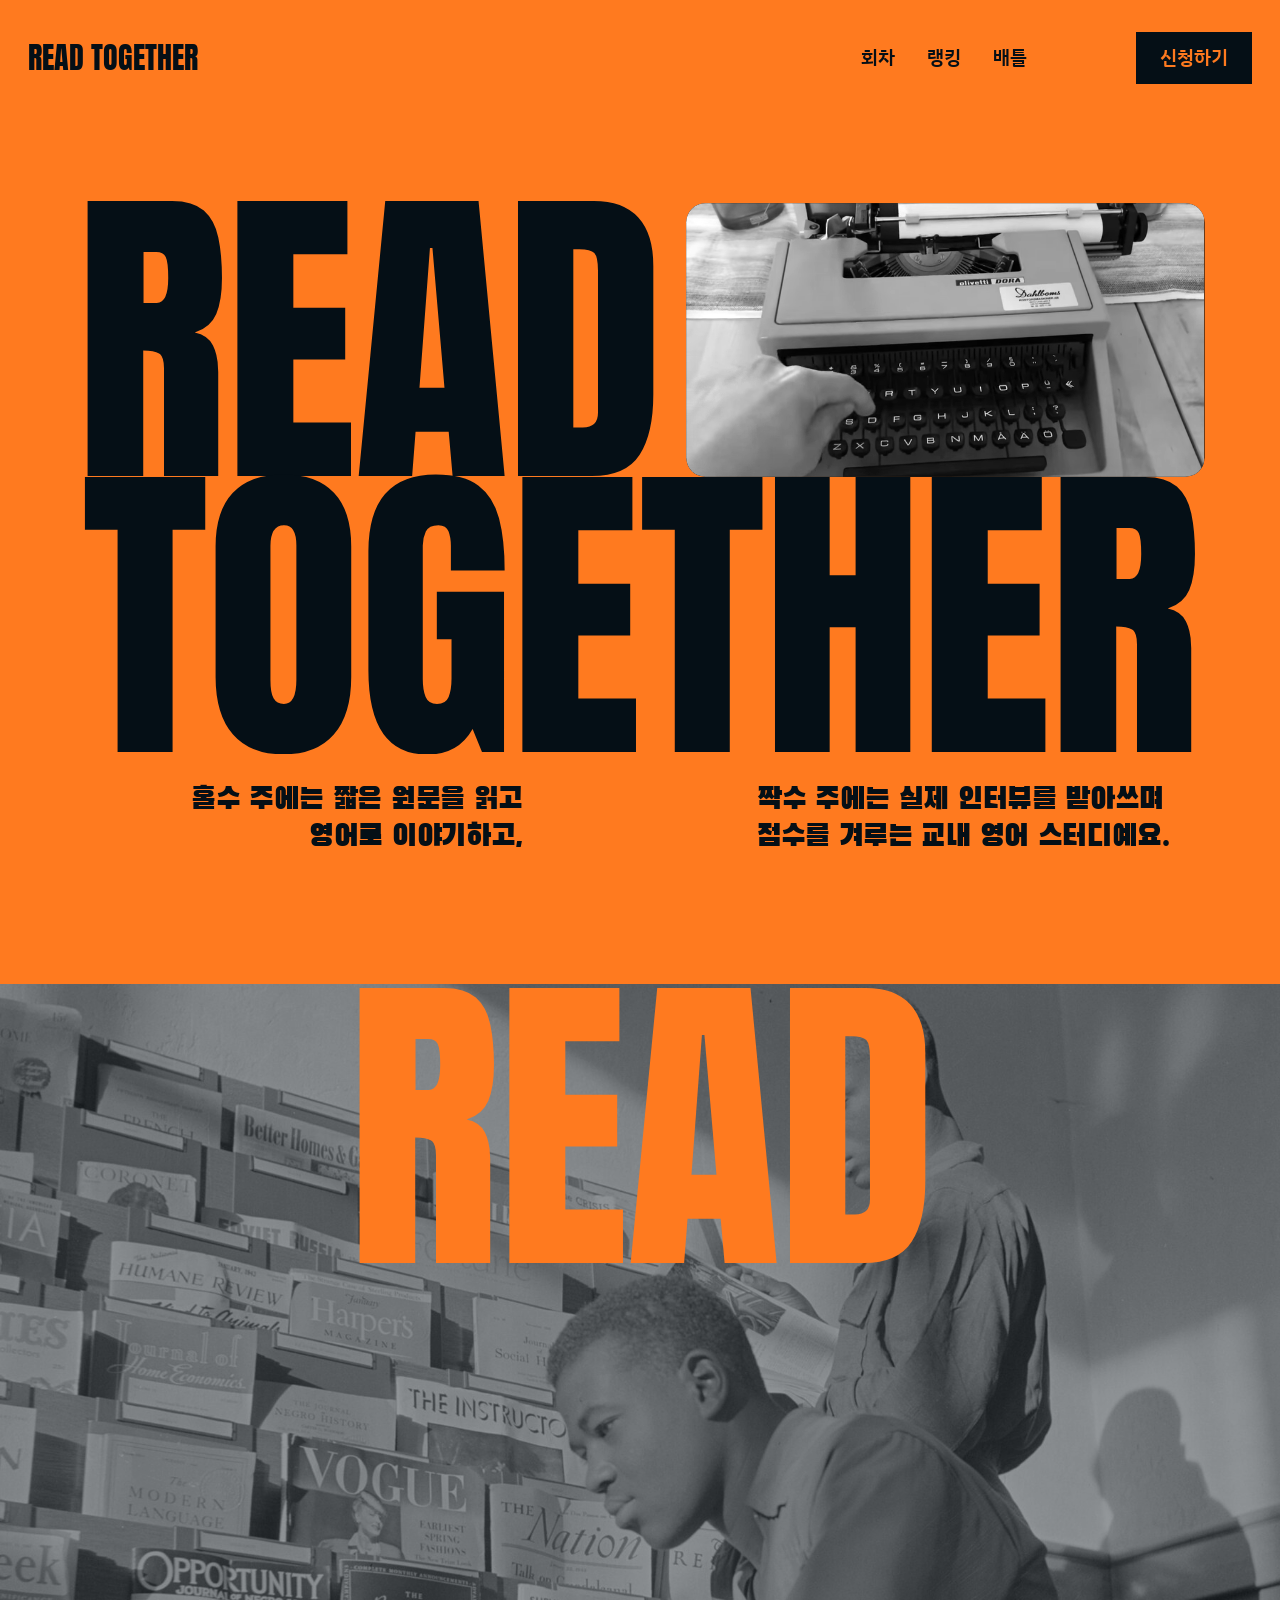
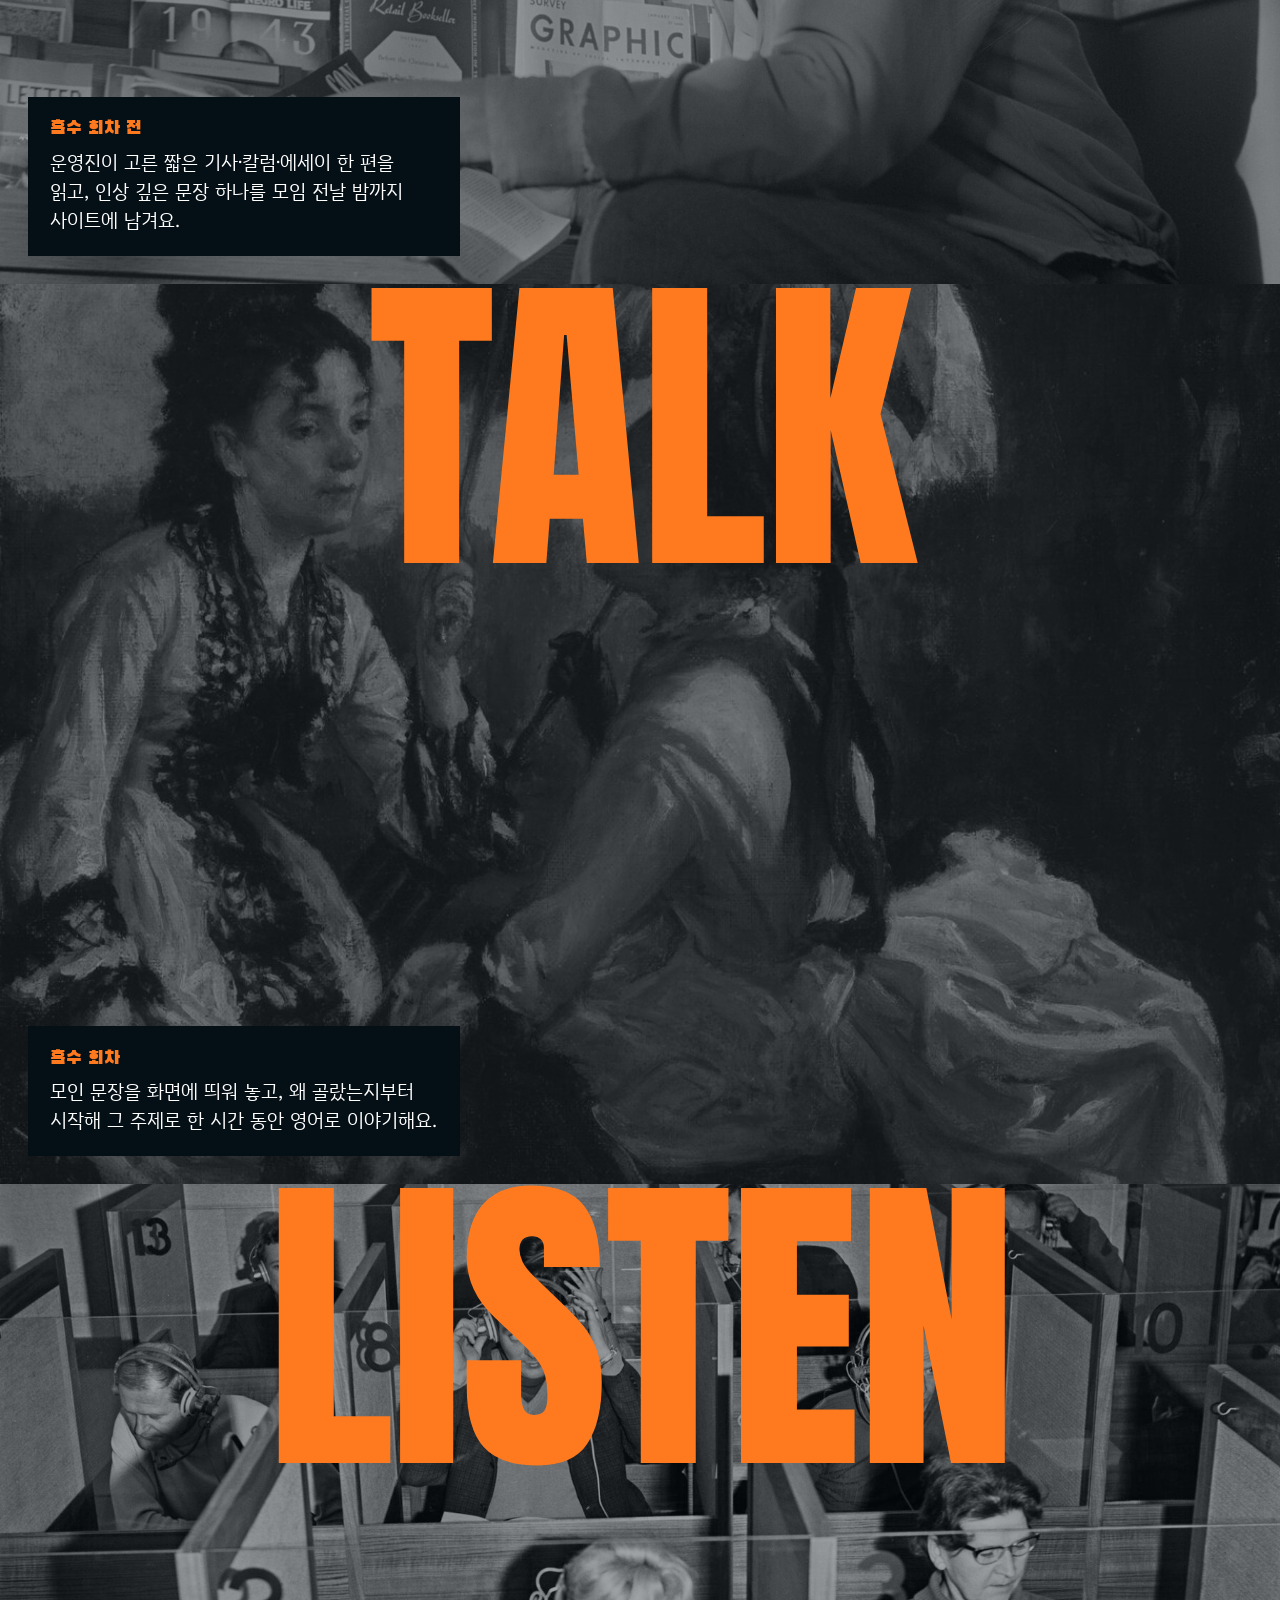
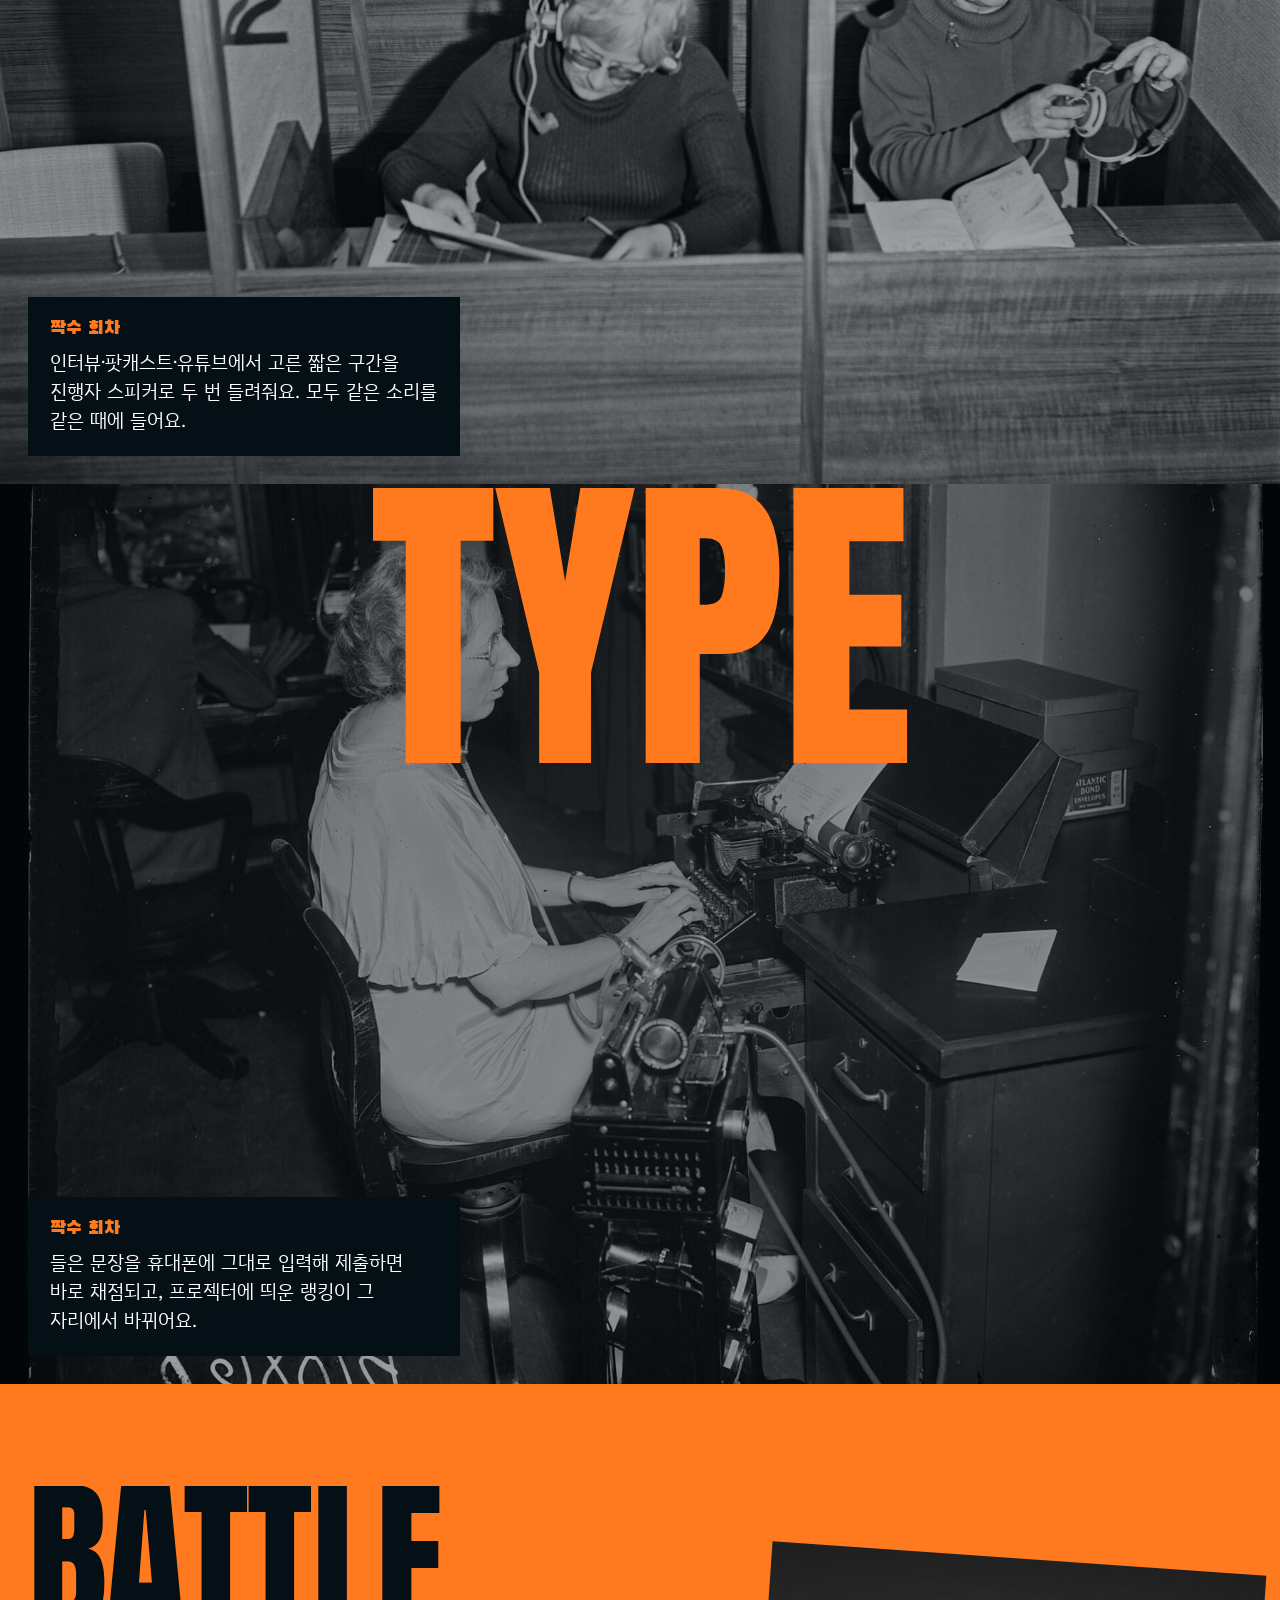
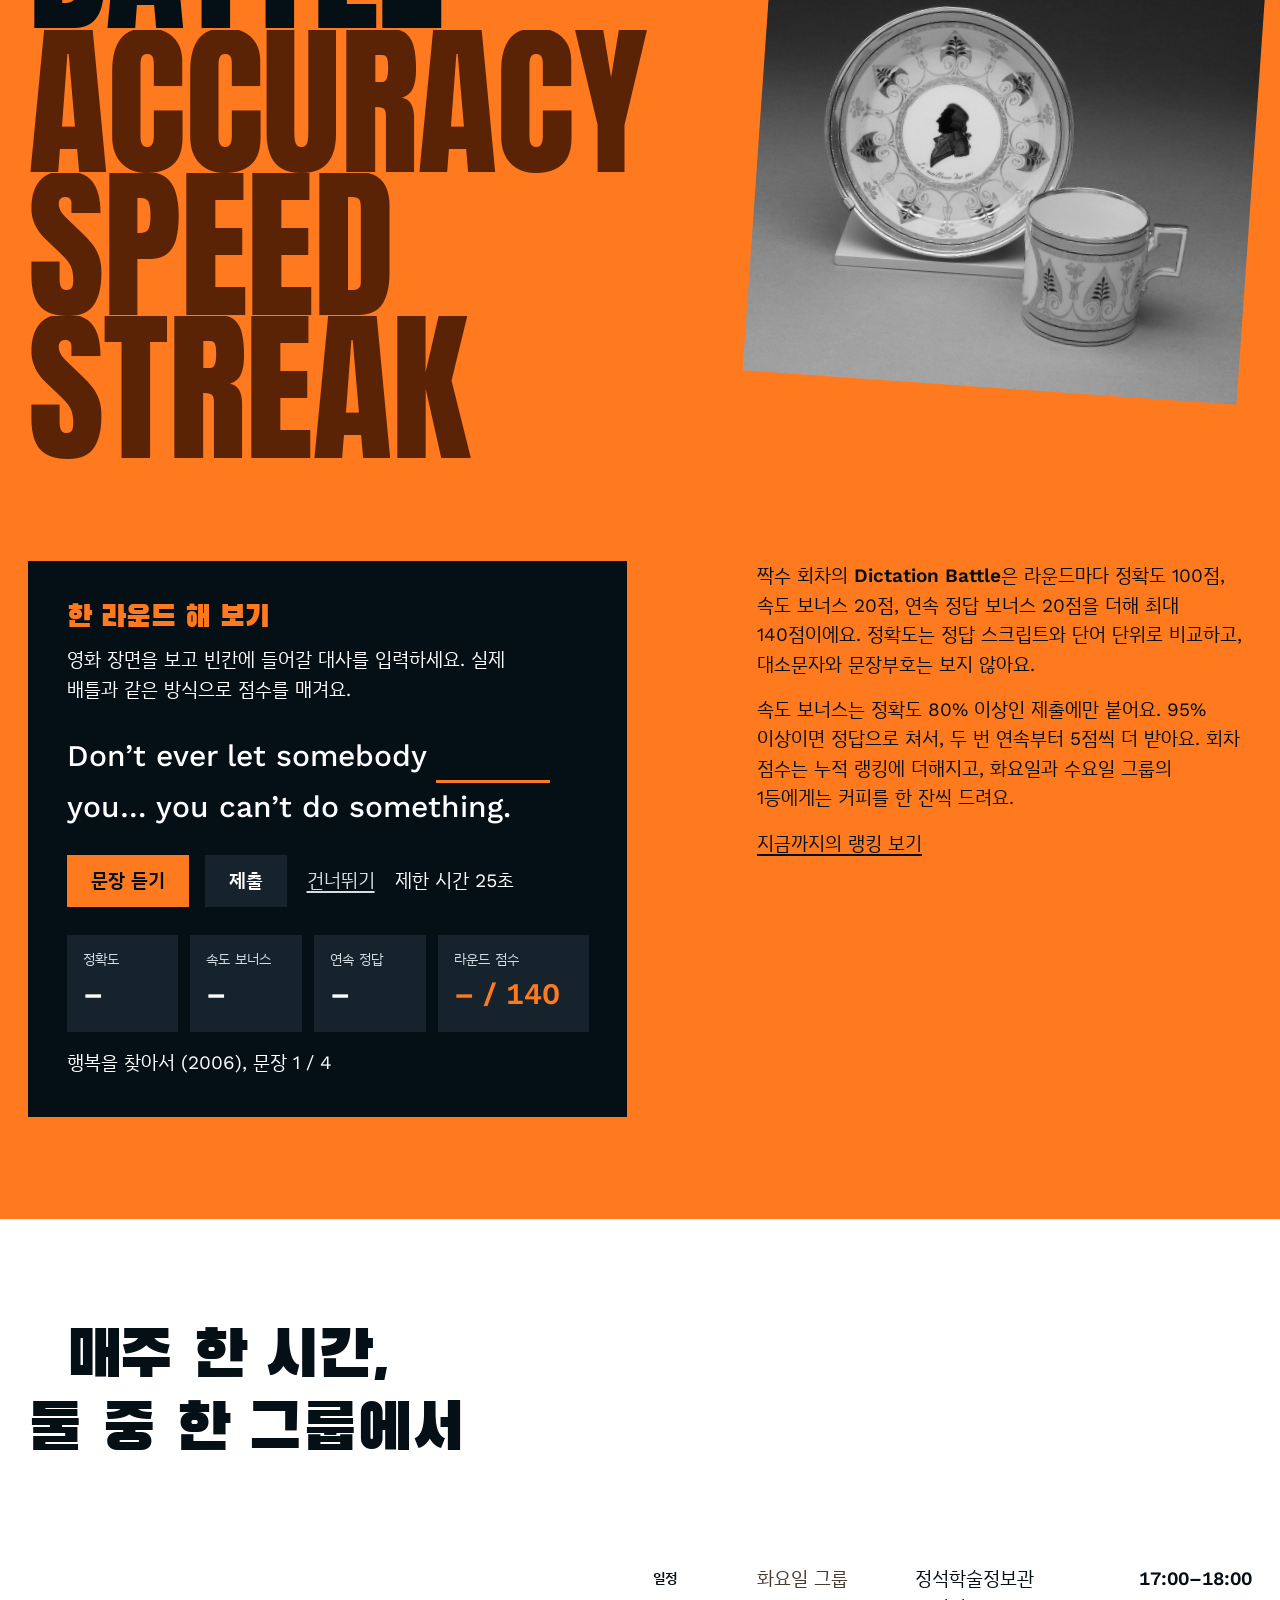
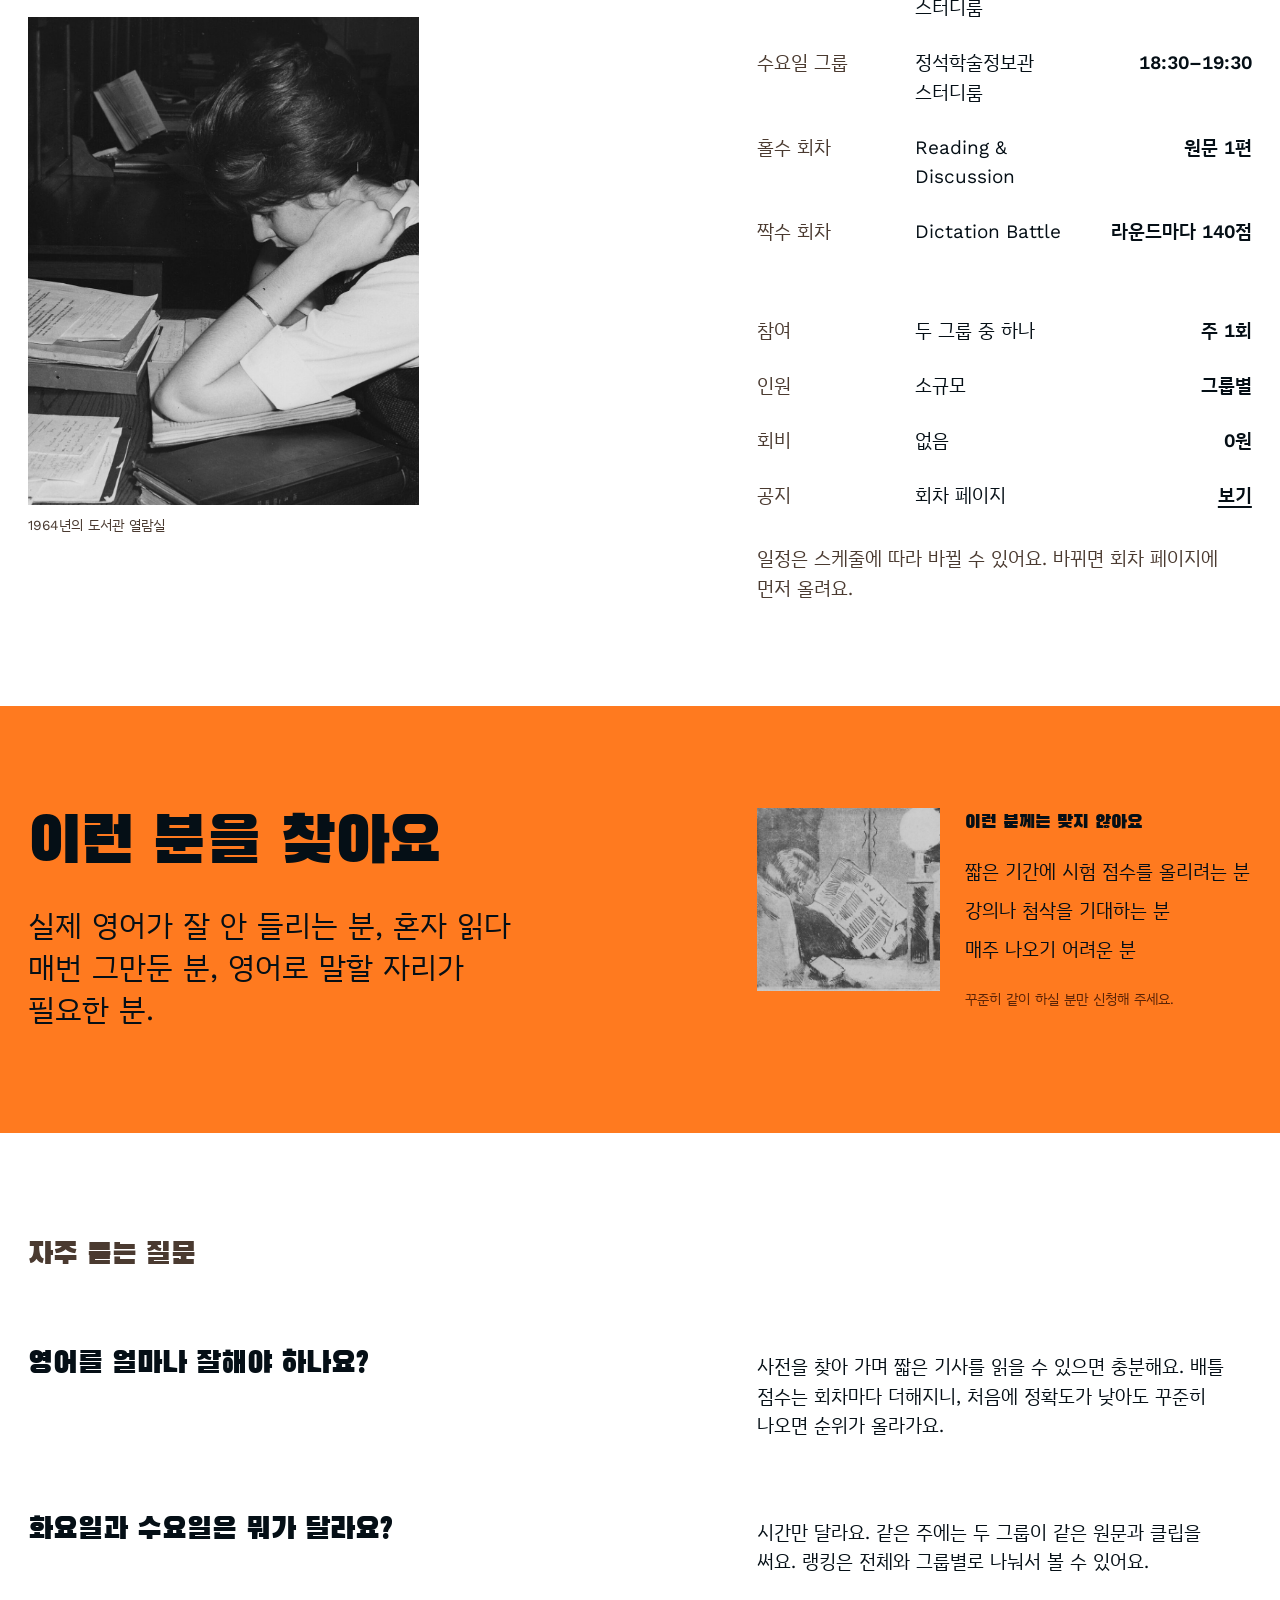
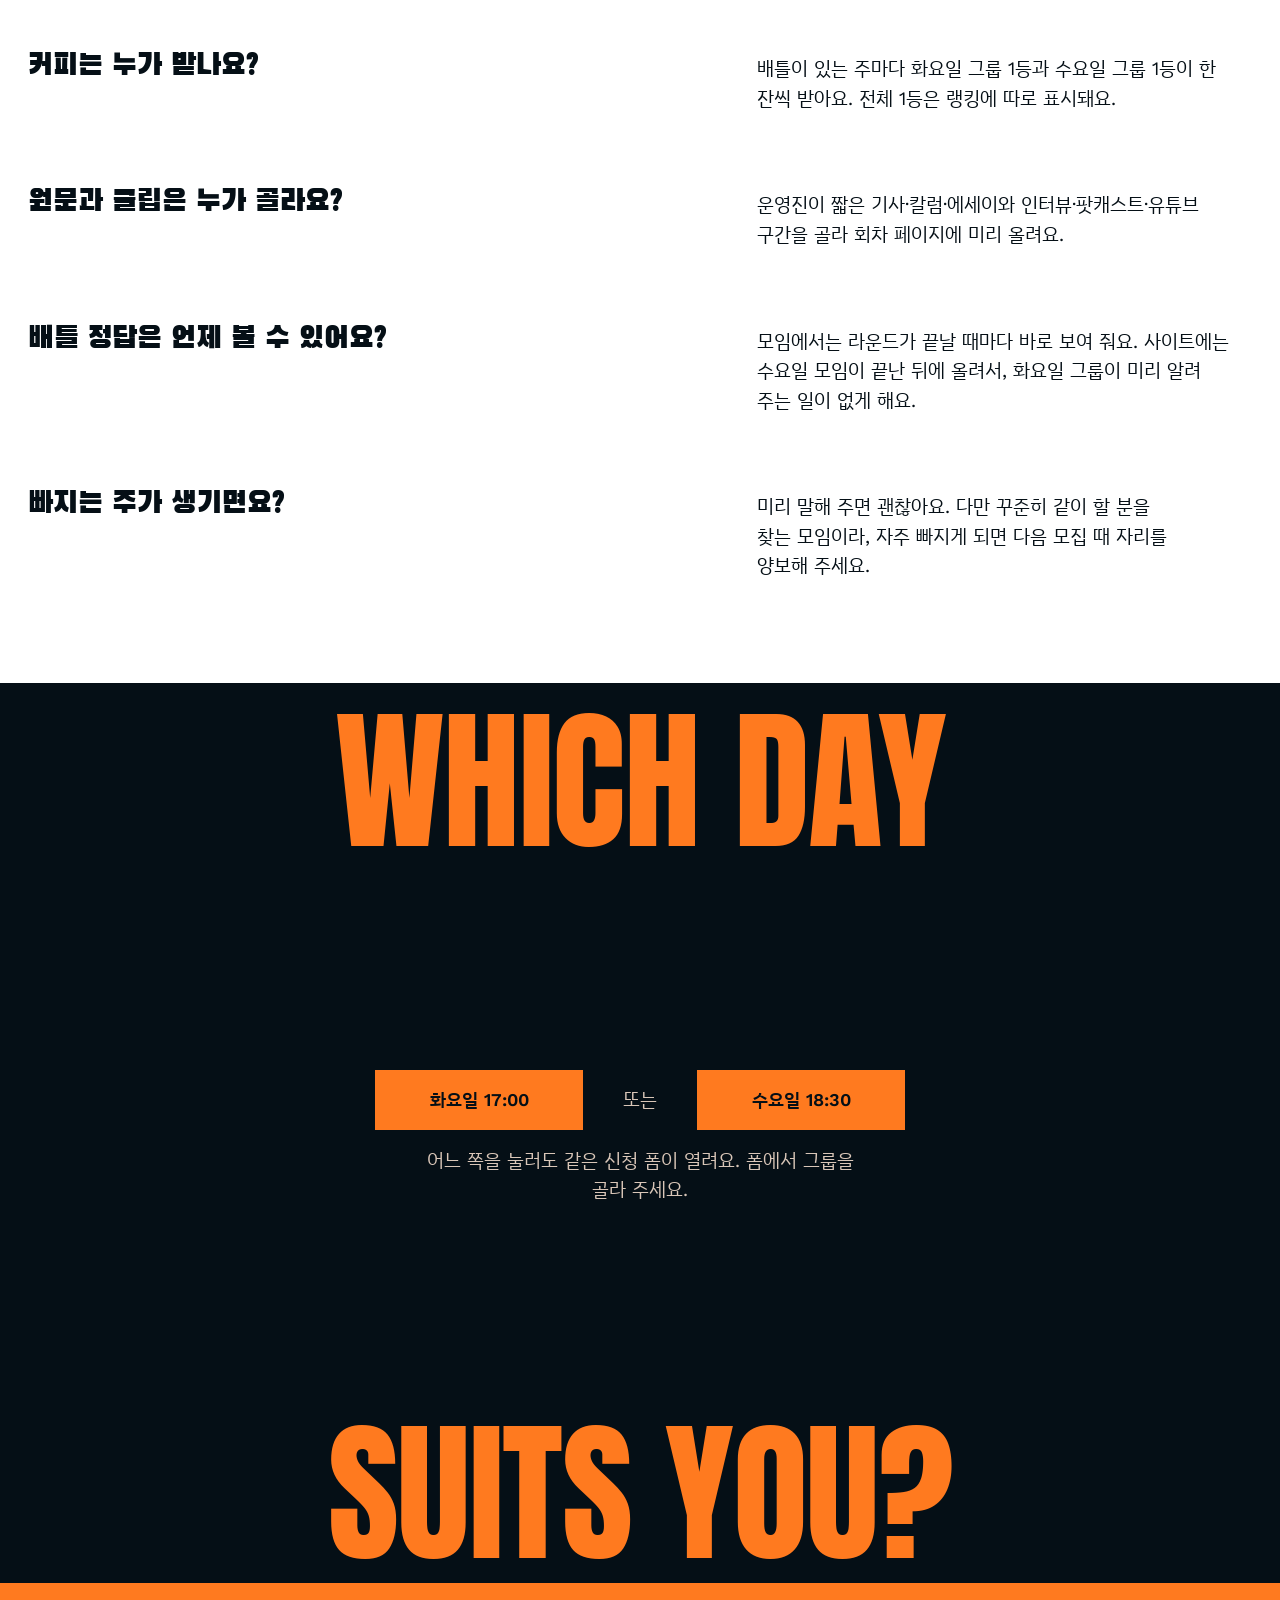
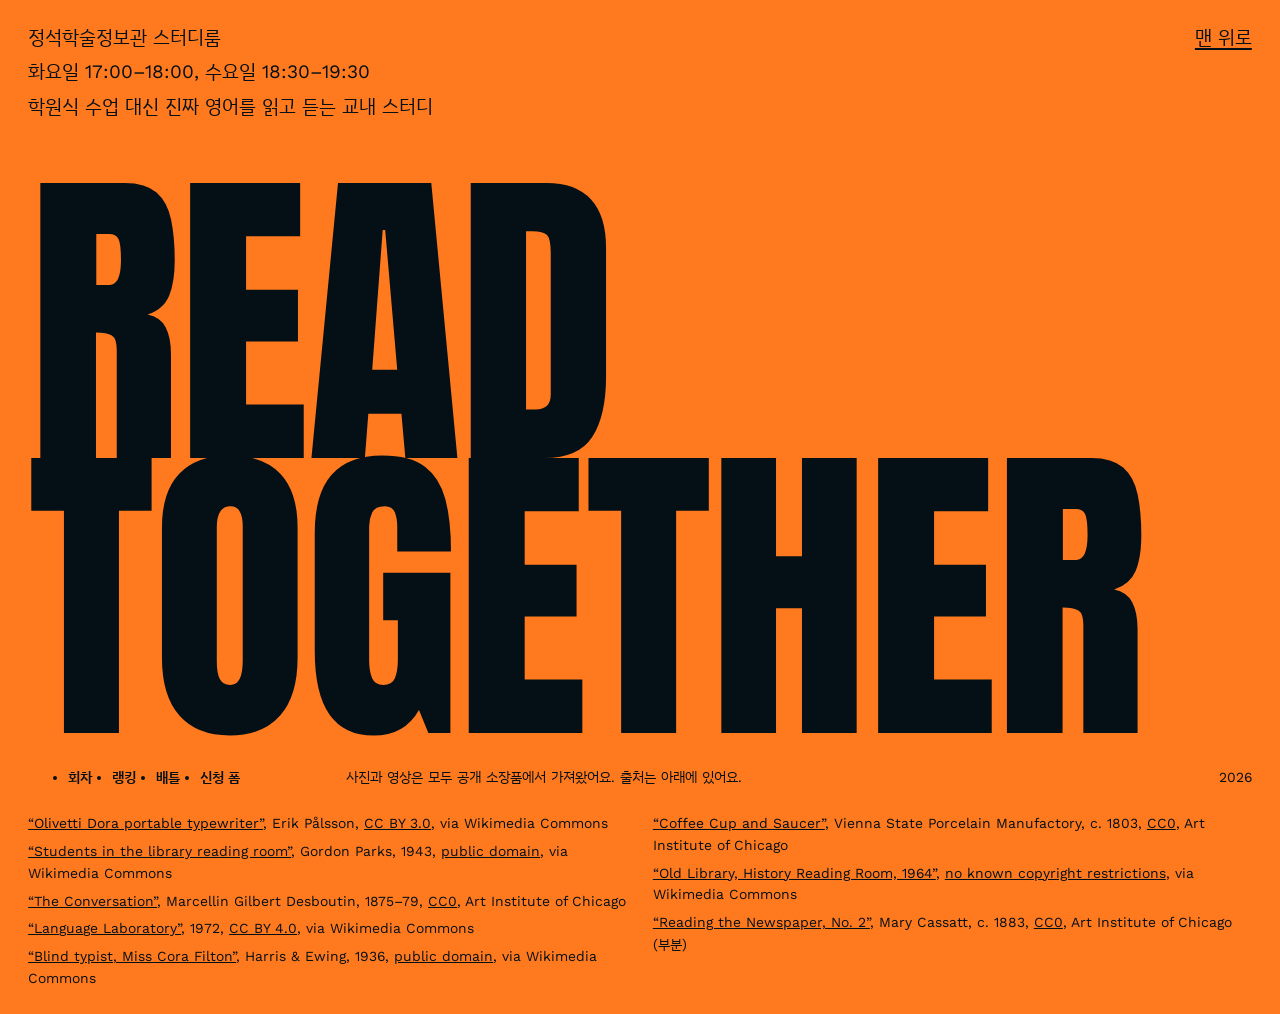
==== index.html @ e6468093 "Read Together site (1안) Static site for the Reading & Dictation study group: landing page, sessions," ====
<!doctype html>
<html lang="ko">
<head>
<meta charset="utf-8">
<meta name="viewport" content="width=device-width, initial-scale=1">
<title>Read Together — 진짜 영어를 읽고 듣는 교내 영어 스터디</title>
<meta name="description" content="홀수 주에는 짧은 원문을 읽고 영어로 이야기하고, 짝수 주에는 실제 인터뷰를 받아쓰며 점수를 겨루는 교내 영어 스터디. 주 1회 1시간, 회비 없음.">
<script>document.documentElement.classList.add('js')</script>
<link rel="preconnect" href="https://fonts.googleapis.com">
<link rel="preconnect" href="https://fonts.gstatic.com" crossorigin>
<link href="https://fonts.googleapis.com/css2?family=Anton&family=Black+Han+Sans&family=Work+Sans:wght@400;500;600&family=IBM+Plex+Sans+KR:wght@400;500;600;700&display=swap" rel="stylesheet">
<link rel="stylesheet" href="css/site.css">
</head>
<body>

<header class="site-head">
  <a class="wordmark" href="/">Read Together</a>
  <nav class="nav-wide" aria-label="주 메뉴">
    <ul class="nav-list">
      <li><a href="/sessions">회차</a></li>
      <li><a href="/ranking">랭킹</a></li>
      <li><a href="/battle">배틀</a></li>
    </ul>
  </nav>
  <a class="button" href="https://docs.google.com/forms/d/e/1FAIpQLSeUK2l8nBtd7qEa8zQUbEIgW0TBEwaIMR9y7j-i5d9013xdkg/viewform?usp=header">신청하기</a>
  <details class="nav-phone">
    <summary>메뉴</summary>
    <ul class="nav-list">
      <li><a href="/sessions">회차</a></li>
      <li><a href="/ranking">랭킹</a></li>
      <li><a href="/battle">배틀</a></li>
      <li><a href="https://docs.google.com/forms/d/e/1FAIpQLSeUK2l8nBtd7qEa8zQUbEIgW0TBEwaIMR9y7j-i5d9013xdkg/viewform?usp=header">신청하기</a></li>
    </ul>
  </details>
</header>

<main>
  <section class="hero" aria-labelledby="title">
    <div class="hero-body">
      <h1 id="title" class="en" aria-label="Read Together">
        <span class="mask" aria-hidden="true"><span class="row" data-line style="--i:0">Read <span class="slot"><video autoplay muted loop playsinline preload="metadata" poster="assets/olivetti-dora-portable-typewriter-poster.jpg" width="854" height="480"><source src="assets/olivetti-dora-portable-typewriter.webm" type="video/webm"></video></span></span></span>
        <span class="mask" aria-hidden="true"><span class="row" data-line style="--i:1">Together</span></span>
      </h1>
      <p class="hero-line">
        <span data-rise style="--i:0">홀수 주에는 짧은 원문을 읽고 영어로 이야기하고,</span>
        <span data-rise style="--i:2">짝수 주에는 실제 인터뷰를 받아쓰며 점수를 겨루는 교내 영어 스터디예요.</span>
      </p>
    </div>
    <figure class="hero-figure">
      <img class="photo" src="assets/language-laboratory.jpg" width="1800" height="1780" alt="1972년 어학실. 칸막이 자리마다 헤드폰을 쓴 사람들이 녹음을 듣고 있다.">
    </figure>
    <div class="hero-action">
      <a class="button" href="https://docs.google.com/forms/d/e/1FAIpQLSeUK2l8nBtd7qEa8zQUbEIgW0TBEwaIMR9y7j-i5d9013xdkg/viewform?usp=header">신청하기</a>
    </div>
  </section>

  <section class="verb" aria-labelledby="verb-read">
    <img class="photo" src="assets/daytona-beach-florida-bethune-cookman-college-students.jpg" width="1800" height="1768" alt="1943년 대학 도서관 열람실. 학생이 잡지 진열대 앞에 앉아 잡지를 읽고 있다." loading="lazy" decoding="async" style="object-position: 40% 55%">
    <div class="verb-track"><h2 id="verb-read" class="en" lang="en"><span>Read</span></h2></div>
    <p class="verb-note"><b>홀수 회차 전</b>운영진이 고른 짧은 기사·칼럼·에세이 한 편을 읽고, 인상 깊은 문장 하나를 모임 전날 밤까지 사이트에 남겨요.</p>
  </section>

  <section class="verb" aria-labelledby="verb-talk">
    <img class="photo" src="assets/the-conversation.jpg" width="1217" height="1800" alt="마르슬랭 데부탱의 그림 「대화」. 양산을 든 두 사람이 마주 앉아 이야기하고 있다." loading="lazy" decoding="async" style="object-position: 50% 28%">
    <div class="verb-track"><h2 id="verb-talk" class="en" lang="en"><span>Talk</span></h2></div>
    <p class="verb-note"><b>홀수 회차</b>모인 문장을 화면에 띄워 놓고, 왜 골랐는지부터 시작해 그 주제로 한 시간 동안 영어로 이야기해요.</p>
  </section>

  <section class="verb" aria-labelledby="verb-listen">
    <img class="photo" src="assets/language-laboratory.jpg" width="1800" height="1780" alt="1972년 어학실. 칸막이 자리마다 헤드폰을 쓴 사람들이 녹음을 듣고 있다." loading="lazy" decoding="async" style="object-position: 50% 40%">
    <div class="verb-track"><h2 id="verb-listen" class="en" lang="en"><span>Listen</span></h2></div>
    <p class="verb-note"><b>짝수 회차</b>인터뷰·팟캐스트·유튜브에서 고른 짧은 구간을 진행자 스피커로 두 번 들려줘요. 모두 같은 소리를 같은 때에 들어요.</p>
  </section>

  <section class="verb" aria-labelledby="verb-type">
    <img class="photo" src="assets/blind-typist-miss-cora-filton-lccn2016878328.jpg" width="1800" height="1406" alt="1936년, 헤드폰을 쓴 타자수가 녹음을 들으며 타자기를 치고 있다." loading="lazy" decoding="async" style="object-position: 40% 45%">
    <div class="verb-track"><h2 id="verb-type" class="en" lang="en"><span>Type</span></h2></div>
    <p class="verb-note"><b>짝수 회차</b>들은 문장을 휴대폰에 그대로 입력해 제출하면 바로 채점되고, 프로젝터에 띄운 랭킹이 그 자리에서 바뀌어요.</p>
  </section>

  <section class="battle" aria-labelledby="battle-title">
    <div class="battle-top grid wrap">
      <div class="battle-stack en" lang="en" data-lines>
        <h2 id="battle-title"><span class="mask"><span data-line style="--i:0">Battle</span></span></h2>
        <p class="tone" aria-hidden="true"><span class="mask"><span data-line style="--i:1">Accuracy</span></span></p>
        <p class="tone" aria-hidden="true"><span class="mask"><span data-line style="--i:2">Speed</span></span></p>
        <p class="tone" aria-hidden="true"><span class="mask"><span data-line style="--i:3">Streak</span></span></p>
      </div>
      <figure class="battle-object" data-reveal style="--i:2">
        <img class="photo" src="assets/coffee-cup-and-saucer.jpg" width="1800" height="1563" alt="그룹 1등이 받는 커피를 떠올리게 하는 1803년 빈 도자기 커피잔과 받침 접시." loading="lazy" decoding="async">
      </figure>
    </div>
    <div class="battle-body grid wrap">
      <div class="round" data-ui id="round" data-reveal style="--i:0">
        <h3>한 라운드 해 보기</h3>
        <p class="round-intro">영화 장면을 보고 빈칸에 들어갈 대사를 입력하세요. 실제 배틀과 같은 방식으로 점수를 매겨요.</p>
        <div class="round-screen" id="round-screen"><div id="round-player"></div></div>
        <p class="round-sentence" lang="en" id="round-sentence">Don’t ever let somebody <input id="round-input" type="text" autocomplete="off" autocapitalize="off" spellcheck="false" aria-label="빈칸에 들어갈 말" inputmode="text"> you… you can’t do something.</p>
        <div class="round-controls">
          <button type="button" class="button" id="round-play">문장 듣기</button>
          <button type="button" class="button ghost" id="round-submit">제출</button>
          <button type="button" class="link round-skip" id="round-skip">건너뛰기</button>
          <span class="round-timer" id="round-timer" aria-live="off">제한 시간 20초</span>
        </div>
        <dl class="round-result" id="round-result">
          <div><dt>정확도</dt><dd id="r-acc">–</dd></div>
          <div><dt>속도 보너스</dt><dd id="r-speed">–</dd></div>
          <div><dt>연속 정답</dt><dd id="r-streak">–</dd></div>
          <div class="total"><dt>라운드 점수</dt><dd id="r-total">– / 140</dd></div>
        </dl>
        <p class="round-status" id="round-status" aria-live="polite">행복을 찾아서 (2006), 문장 1 / 4</p>
        <noscript><p class="round-status">정답은 “tell”이에요. 스크립트를 켜면 영화 장면을 보며 직접 해 볼 수 있어요.</p></noscript>
      </div>
      <div class="battle-facts" data-reveal style="--i:2">
        <p>짝수 회차의 <strong>Dictation Battle</strong>은 라운드마다 정확도 100점, 속도 보너스 20점, 연속 정답 보너스 20점을 더해 최대 140점이에요. 정확도는 정답 스크립트와 단어 단위로 비교하고, 대소문자와 문장부호는 보지 않아요.</p>
        <p>속도 보너스는 정확도 80% 이상인 제출에만 붙어요. 95% 이상이면 정답으로 쳐서, 두 번 연속부터 5점씩 더 받아요. 회차 점수는 누적 랭킹에 더해지고, 화요일과 수요일 그룹의 1등에게는 커피를 한 잔씩 드려요.</p>
        <p><a class="link" href="/ranking">지금까지의 랭킹 보기</a></p>
      </div>
    </div>
  </section>

  <section class="when" aria-labelledby="when-title">
    <div class="grid wrap">
      <h2 id="when-title" data-reveal><span>매주 한 시간,</span><span>둘 중 한 그룹에서</span></h2>
    </div>
    <div class="when-body grid wrap">
      <figure class="when-figure" data-reveal style="--i:1">
        <img class="photo" src="assets/old-library-history-reading-room-1964-3925726829.jpg" width="1800" height="1349" alt="1964년 대학 도서관 열람실. 학생이 쌓인 인쇄물에 기대 글을 읽고 있다." loading="lazy" decoding="async">
        <figcaption>1964년의 도서관 열람실</figcaption>
      </figure>
      <p class="when-name">일정</p>
      <table class="when-table" data-reveal-group>
        <caption class="sr-only">모임 일정과 운영 방식</caption>
        <tbody>
          <tr style="--i:1"><th scope="row">화요일 그룹</th><td>정석학술정보관 스터디룸</td><td>17:00–18:00</td></tr>
          <tr style="--i:2"><th scope="row">수요일 그룹</th><td>정석학술정보관 스터디룸</td><td>18:30–19:30</td></tr>
          <tr style="--i:3"><th scope="row">홀수 회차</th><td>Reading &amp; Discussion</td><td>원문 1편</td></tr>
          <tr style="--i:4"><th scope="row">짝수 회차</th><td>Dictation Battle</td><td>라운드마다 140점</td></tr>
          <tr class="gap" style="--i:5"><th scope="row">참여</th><td>두 그룹 중 하나</td><td>주 1회</td></tr>
          <tr style="--i:6"><th scope="row">인원</th><td>소규모</td><td>그룹별</td></tr>
          <tr style="--i:7"><th scope="row">회비</th><td>없음</td><td>0원</td></tr>
          <tr style="--i:8"><th scope="row">공지</th><td>회차 페이지</td><td><a class="link" href="/sessions">보기</a></td></tr>
        </tbody>
      </table>
      <p class="when-note">일정은 스케줄에 따라 바뀔 수 있어요. 바뀌면 회차 페이지에 먼저 올려요.</p>
    </div>
  </section>

  <section class="fit" aria-labelledby="fit-title">
    <div class="grid wrap">
      <div class="fit-says" data-reveal>
        <h2 id="fit-title">이런 분을 찾아요</h2>
        <p>실제 영어가 잘 안 들리는 분, 혼자 읽다 매번 그만둔 분, 영어로 말할 자리가 필요한 분.</p>
      </div>
      <img data-reveal style="--i:1" class="fit-portrait photo" src="assets/reader-square.jpg" width="800" height="800" alt="메리 커샛의 판화 「신문 읽기」 일부. 안락의자에 앉은 사람이 등불 옆에서 신문을 펼쳐 읽고 있다." loading="lazy" decoding="async">
      <div class="fit-not" data-reveal style="--i:2">
        <h3>이런 분께는 맞지 않아요</h3>
        <ul class="fit-list">
          <li>짧은 기간에 시험 점수를 올리려는 분</li>
          <li>강의나 첨삭을 기대하는 분</li>
          <li>매주 나오기 어려운 분</li>
        </ul>
        <p>꾸준히 같이 하실 분만 신청해 주세요.</p>
      </div>
    </div>
  </section>

  <section class="faq wrap" aria-labelledby="faq-title">
    <div class="faq-row grid" data-reveal><h2 id="faq-title">자주 묻는 질문</h2></div>
    <div class="faq-row grid" data-reveal>
      <h3>영어를 얼마나 잘해야 하나요?</h3>
      <p>사전을 찾아 가며 짧은 기사를 읽을 수 있으면 충분해요. 배틀 점수는 회차마다 더해지니, 처음에 정확도가 낮아도 꾸준히 나오면 순위가 올라가요.</p>
    </div>
    <div class="faq-row grid" data-reveal>
      <h3>화요일과 수요일은 뭐가 달라요?</h3>
      <p>시간만 달라요. 같은 주에는 두 그룹이 같은 원문과 클립을 써요. 랭킹은 전체와 그룹별로 나눠서 볼 수 있어요.</p>
    </div>
    <div class="faq-row grid" data-reveal>
      <h3>커피는 누가 받나요?</h3>
      <p>배틀이 있는 주마다 화요일 그룹 1등과 수요일 그룹 1등이 한 잔씩 받아요. 전체 1등은 랭킹에 따로 표시돼요.</p>
    </div>
    <div class="faq-row grid" data-reveal>
      <h3>원문과 클립은 누가 골라요?</h3>
      <p>운영진이 짧은 기사·칼럼·에세이와 인터뷰·팟캐스트·유튜브 구간을 골라 회차 페이지에 미리 올려요.</p>
    </div>
    <div class="faq-row grid" data-reveal>
      <h3>배틀 정답은 언제 볼 수 있어요?</h3>
      <p>모임에서는 라운드가 끝날 때마다 바로 보여 줘요. 사이트에는 수요일 모임이 끝난 뒤에 올려서, 화요일 그룹이 미리 알려 주는 일이 없게 해요.</p>
    </div>
    <div class="faq-row grid" data-reveal>
      <h3>빠지는 주가 생기면요?</h3>
      <p>미리 말해 주면 괜찮아요. 다만 꾸준히 같이 할 분을 찾는 모임이라, 자주 빠지게 되면 다음 모집 때 자리를 양보해 주세요.</p>
    </div>
  </section>

  <section class="pick" aria-labelledby="pick-title">
    <h2 id="pick-title" class="en" lang="en" aria-label="Which day suits you?">Which day</h2>
    <div class="pick-choice" data-reveal>
      <div class="pick-buttons">
        <a class="button" href="https://docs.google.com/forms/d/e/1FAIpQLSeUK2l8nBtd7qEa8zQUbEIgW0TBEwaIMR9y7j-i5d9013xdkg/viewform?usp=header">화요일 17:00</a>
        <span class="pick-or">또는</span>
        <a class="button" href="https://docs.google.com/forms/d/e/1FAIpQLSeUK2l8nBtd7qEa8zQUbEIgW0TBEwaIMR9y7j-i5d9013xdkg/viewform?usp=header">수요일 18:30</a>
      </div>
      <p class="pick-note">어느 쪽을 눌러도 같은 신청 폼이 열려요. 폼에서 그룹을 골라 주세요.</p>
    </div>
    <p class="pick-tail en" lang="en" aria-hidden="true">Suits you?</p>
  </section>
</main>

<footer class="foot">
  <div class="foot-top">
    <div class="foot-notes">
      <p>정석학술정보관 스터디룸</p>
      <p>화요일 17:00–18:00, 수요일 18:30–19:30</p>
      <p>학원식 수업 대신 진짜 영어를 읽고 듣는 교내 스터디</p>
    </div>
    <a class="link" href="#title">맨 위로</a>
  </div>
  <p class="foot-name en" aria-hidden="true"><span>Read</span><span>Together</span></p>
  <div class="foot-meta">
    <ul>
      <li><a href="/sessions">회차</a></li>
      <li><a href="/ranking">랭킹</a></li>
      <li><a href="/battle">배틀</a></li>
      <li><a href="https://docs.google.com/forms/d/e/1FAIpQLSeUK2l8nBtd7qEa8zQUbEIgW0TBEwaIMR9y7j-i5d9013xdkg/viewform?usp=header">신청 폼</a></li>
    </ul>
    <p class="credits">사진과 영상은 모두 공개 소장품에서 가져왔어요. 출처는 아래에 있어요.</p>
    <p class="year">2026</p>
  </div>
  <ul class="credits-list">
    <li><a href="https://commons.wikimedia.org/wiki/File:Olivetti_Dora_portable_typewriter.webm">“Olivetti Dora portable typewriter”</a>, Erik Pålsson, <a href="https://creativecommons.org/licenses/by/3.0">CC BY 3.0</a>, via Wikimedia Commons</li>
    <li><a href="https://commons.wikimedia.org/wiki/File:Daytona_Beach,_Florida._Bethune-Cookman_College._Students_in_the_library_reading_room_LCCN2017843202.jpg">“Students in the library reading room”</a>, Gordon Parks, 1943, <a href="https://creativecommons.org/publicdomain/mark/1.0/">public domain</a>, via Wikimedia Commons</li>
    <li><a href="https://www.artic.edu/artworks/21165">“The Conversation”</a>, Marcellin Gilbert Desboutin, 1875–79, <a href="https://creativecommons.org/publicdomain/zero/1.0/">CC0</a>, Art Institute of Chicago</li>
    <li><a href="https://commons.wikimedia.org/wiki/File:Language_Laboratory_1972_(JOKABBL3B_C14-1).tif">“Language Laboratory”</a>, 1972, <a href="https://creativecommons.org/licenses/by/4.0">CC BY 4.0</a>, via Wikimedia Commons</li>
    <li><a href="https://commons.wikimedia.org/wiki/File:Blind_typist,_Miss_Cora_Filton_LCCN2016878328.jpg">“Blind typist, Miss Cora Filton”</a>, Harris &amp; Ewing, 1936, <a href="https://creativecommons.org/publicdomain/mark/1.0/">public domain</a>, via Wikimedia Commons</li>
    <li><a href="https://www.artic.edu/artworks/76621">“Coffee Cup and Saucer”</a>, Vienna State Porcelain Manufactory, c. 1803, <a href="https://creativecommons.org/publicdomain/zero/1.0/">CC0</a>, Art Institute of Chicago</li>
    <li><a href="https://commons.wikimedia.org/wiki/File:Old_Library,_History_Reading_Room,_1964_(3925726829).jpg">“Old Library, History Reading Room, 1964”</a>, <a href="https://www.flickr.com/commons/usage/">no known copyright restrictions</a>, via Wikimedia Commons</li>
    <li><a href="https://www.artic.edu/artworks/24387">“Reading the Newspaper, No. 2”</a>, Mary Cassatt, c. 1883, <a href="https://creativecommons.org/publicdomain/zero/1.0/">CC0</a>, Art Institute of Chicago (부분)</li>
  </ul>
</footer>

<script src="js/site.js" defer></script>
</body>
</html>
---- css/site.css ----
/* Read Together — 1안 (design-taste-frontend, direction "The sentence is the layout", seed 472150810) */

:root {
  --bg: #ff7a1f;
  --surface: #ff8633;
  --ink: #050f16;
  --muted: #5a2306;
  --accent: #050f16;
  --accent-ink: #ff7a1f;
  --paper: #ffffff;
  --paper-ink: #050f16;
  --paper-muted: #4a3a30;

  --font-display: "Anton", "Black Han Sans", "IBM Plex Sans KR", sans-serif;
  --font-kr-display: "Black Han Sans", "IBM Plex Sans KR", sans-serif;
  --font-text: "Work Sans", "IBM Plex Sans KR", system-ui, sans-serif;

  --step-small: clamp(0.8125rem, 0.79rem + 0.1vw, 0.875rem);
  --step-body: clamp(1.0625rem, 1rem + 0.25vw, 1.1875rem);
  --step-lead: clamp(1.375rem, 1.1rem + 1vw, 1.875rem);
  --step-head: clamp(2.25rem, 1.2rem + 3.6vw, 4.25rem);
  --step-display: 25vw;

  --margin: clamp(1.25rem, 2.2vw, 2rem);
  --gutter: clamp(1rem, 2vw, 2rem);
  --section: clamp(4.5rem, 8vw, 7.5rem);
  --radius: 0px;

  --ease-out: cubic-bezier(0.22, 1, 0.36, 1);
  --ease-expo: cubic-bezier(0.16, 1, 0.3, 1);
  --ease-in-out: cubic-bezier(0.76, 0, 0.24, 1);
  --ease-soft: cubic-bezier(0.33, 1, 0.68, 1);
  --t-press: 140ms;
  --t-hover: 180ms;
  --t-ui: 240ms;
}

*, *::before, *::after { box-sizing: border-box; }
html { -webkit-text-size-adjust: 100%; text-size-adjust: 100%; }
body { margin: 0; background: var(--bg); color: var(--ink); font-family: var(--font-text); font-size: var(--step-body); line-height: 1.55; -webkit-font-smoothing: antialiased; word-break: keep-all; overflow-wrap: break-word; }
h1, h2, h3, p, figure, blockquote, ul, ol, dl, dd, table { margin: 0; }
ul[class], ol[class] { padding: 0; list-style: none; }
img, video { display: block; max-width: 100%; height: auto; }
button, input { font: inherit; color: inherit; }
button { background: none; border: 0; padding: 0; cursor: pointer; }
a { color: inherit; }
:focus-visible { outline: 3px solid var(--ink); outline-offset: 3px; }
::selection { background: var(--ink); color: var(--bg); }
p { text-wrap: pretty; }
h1, h2, h3 { text-wrap: balance; font-weight: 700; }
.sr-only { position: absolute; width: 1px; height: 1px; overflow: hidden; clip-path: inset(50%); white-space: nowrap; }
.en { font-family: var(--font-display); font-weight: 400; text-transform: uppercase; letter-spacing: -0.01em; line-height: 0.86; }

.wrap { padding-inline: var(--margin); }
.grid { display: grid; grid-template-columns: repeat(12, minmax(0, 1fr)); column-gap: var(--gutter); }

.photo { filter: grayscale(1); background: #3a3a3a; }
.button { display: inline-flex; align-items: center; justify-content: center; min-height: 3.25rem; padding: 0 1.5rem; background: var(--accent); color: var(--accent-ink); font-weight: 600; text-decoration: none; white-space: nowrap; border-radius: var(--radius); transition: transform var(--t-press) var(--ease-out), background-color var(--t-hover) ease, color var(--t-hover) ease; }
.button:active { transform: scale(0.97); }
.link { text-decoration: underline; text-underline-offset: 0.2em; text-decoration-thickness: 0.08em; text-decoration-color: currentColor; transition: text-underline-offset var(--t-ui) var(--ease-out); }
@media (hover: hover) and (pointer: fine) {
  .button:hover { background: #22313b; }
  .link:hover { text-underline-offset: 0.34em; }
}

/* ---------- header ---------- */
.site-head { position: relative; z-index: 3; display: flex; align-items: center; justify-content: space-between; gap: 1.5rem; padding: 1.5rem var(--margin) 0; }
.wordmark { font-family: var(--font-display); text-transform: uppercase; font-size: var(--step-lead); line-height: 1; text-decoration: none; }
.nav-wide { display: none; }
.nav-wide ul { display: flex; gap: 2rem; }
.nav-wide a { font-weight: 600; text-decoration: underline; text-decoration-color: transparent; text-underline-offset: 0.3em; text-decoration-thickness: 2px; transition: text-decoration-color var(--t-hover) ease; }
.nav-wide a:hover { text-decoration-color: currentColor; }
.nav-phone { position: relative; }
.nav-phone summary { list-style: none; cursor: pointer; font-weight: 600; min-height: 2.75rem; display: flex; align-items: center; }
.nav-phone summary::-webkit-details-marker { display: none; }
.nav-phone ul { position: absolute; right: 0; top: 100%; min-width: 12rem; padding: 1rem 1.25rem; background: var(--ink); color: var(--bg); display: grid; gap: 0.75rem; }
.nav-phone[open] ul { box-shadow: 0 18px 40px rgba(5, 15, 22, 0.3); } /* taste-skill-ignore: an open menu floats */
.nav-phone a { text-decoration: none; font-weight: 600; }
@media (min-width: 60em) {
  .site-head { display: grid; grid-template-columns: repeat(12, minmax(0, 1fr)); column-gap: var(--gutter); padding-top: 2rem; }
  .wordmark { grid-column: 1 / 5; }
  .nav-wide { display: block; grid-column: 9 / 11; }
  .site-head .button { grid-column: 11 / 13; justify-self: end; }
  .nav-phone { display: none; }
}
@media (max-width: 59.99em) { .site-head > .button { display: none; } }

/* ---------- hero: the sentence is the layout ---------- */
.hero { position: relative; min-height: 100svh; display: flex; flex-direction: column; }
.hero-body { flex: 1; display: flex; flex-direction: column; justify-content: center; padding: 2rem var(--margin) 2.5rem; }
.hero h1 { font-size: min(var(--step-display), calc((100svh - 20.5rem) / 1.72)); text-align: center; }
.hero h1 .row { display: flex; justify-content: center; align-items: flex-end; gap: 0.08em; white-space: nowrap; }
.hero h1 .mask { display: block; overflow: hidden; padding-top: 0.06em; margin-top: -0.06em; }
.slot { display: inline-block; width: 1.62em; height: 0.855em; margin-bottom: 0.006em; overflow: hidden; background: var(--ink); border-radius: 0.06em; }
.slot video { width: 100%; height: 100%; object-fit: cover; object-position: 50% 72%; filter: grayscale(1) contrast(1.05); }
.hero-line { margin-top: 1.75rem; font-family: var(--font-kr-display); font-size: var(--step-lead); line-height: 1.25; letter-spacing: -0.01em; }
.hero-line span { display: block; }
.hero-figure { display: none; }
.hero-action { display: none; }
@media (min-width: 60em) {
  .hero-line { display: grid; grid-template-columns: repeat(12, minmax(0, 1fr)); column-gap: var(--gutter); }
  .hero-line span:first-child { grid-column: 1 / 6; text-align: right; }
  .hero-line span:last-child { grid-column: 8 / 13; max-width: 26ch; }
}
@media (max-width: 59.99em) {
  .hero-body { justify-content: flex-start; padding-top: 3.5rem; }
  .hero h1 { font-size: min(var(--step-display), 22svh); }
  .hero-line { text-align: center; margin-top: 1.5rem; }
  .hero-line span { display: inline; }
  .hero-figure { display: block; flex: 1; min-height: 11rem; overflow: hidden; }
  .hero-figure img { width: 100%; height: 100%; object-fit: cover; object-position: 50% 30%; }
  .hero-action { display: flex; position: sticky; bottom: 0; padding: 1rem var(--margin) 1.5rem; background: var(--bg); }
  .hero-action .button { width: 100%; }
}

/* ---------- how it works: one verb at a time ---------- */
.verb { position: relative; height: 100svh; overflow: clip; background: var(--ink); color: var(--bg); }
.verb > img { position: absolute; inset: 0; width: 100%; height: 100%; object-fit: cover; }
.verb::after { content: ""; position: absolute; inset: 0; background: rgba(5, 15, 22, 0.38); }
.verb-track { position: absolute; inset: 0; z-index: 1; padding-block: 16svh 12svh; }
.verb h2 { position: sticky; top: 50%; transform: translateY(-50%); text-align: center; font-size: var(--step-display); line-height: 1; color: var(--bg); }
.verb-note { position: absolute; z-index: 2; left: var(--margin); bottom: var(--margin); max-width: 27rem; padding: 1.1rem 1.35rem 1.25rem; background: var(--ink); color: #ffffff; }
.verb-note b { display: block; font-family: var(--font-kr-display); font-weight: 400; color: var(--bg); margin-bottom: 0.25rem; }
@media (max-width: 47.99em) {
  .verb-note { right: var(--margin); max-width: none; }
}

/* ---------- showcase: the battle, its words beside its prize ---------- */
.battle { background: var(--bg); padding: var(--section) 0; overflow-x: clip; }
.battle-top { align-items: center; row-gap: 3rem; }
.battle-stack { grid-column: 1 / 8; font-size: 13vw; white-space: nowrap; }
.battle-stack h2, .battle-stack p { display: block; font-size: inherit; font-weight: 400; max-width: none; }
.battle-stack .tone { color: var(--muted); }
.battle-stack .mask, .battle-stack [data-line] { display: block; }
.battle-stack .mask { overflow: hidden; }
.battle-object { grid-column: 8 / 13; }
.battle-object img { width: 100%; transform: rotate(4deg); }
.battle-body { margin-top: clamp(4rem, 8vw, 8rem); row-gap: 3rem; align-items: start; }
.battle-facts { grid-column: 8 / 13; }
.battle-facts p + p { margin-top: 1rem; }
.battle-facts strong { font-weight: 600; }
.round { grid-column: 1 / 7; background: var(--ink); color: #ffffff; padding: clamp(1.5rem, 3vw, 2.5rem); }
.round h3 { font-family: var(--font-kr-display); font-weight: 400; font-size: var(--step-lead); line-height: 1.2; color: var(--bg); }
.round-intro { margin-top: 0.6rem; max-width: 38ch; }
.round-screen { position: relative; margin-top: 1.5rem; min-height: 200px; background: #000; }
.round-screen::before { content: ""; display: block; aspect-ratio: 16 / 9; }
.round-screen[hidden] { display: none; }
.round-screen iframe { position: absolute; inset: 0; display: block; width: 100%; height: 100%; border: 0; }
html:not(.js) .round-screen { display: none; }
.round-sentence { margin-top: 1.75rem; font-size: var(--step-lead); line-height: 1.6; font-weight: 500; }
.round-sentence input { width: 7.5em; padding: 0 0.15em; background: transparent; border: 0; border-bottom: 3px solid var(--bg); color: var(--bg); font-weight: 600; border-radius: 0; transition: background-color var(--t-hover) ease; }
.round-sentence input:focus { background: #16232c; }
.round-sentence input:focus-visible { outline: 3px solid #ffffff; outline-offset: 4px; }
.round-controls { margin-top: 1.5rem; display: flex; flex-wrap: wrap; align-items: center; gap: 0.75rem 1rem; }
.round .button { background: var(--bg); color: var(--ink); }
.round .button:hover { background: #ffa05e; }
.round .button.ghost { background: #16232c; color: #ffffff; }
.round .button.ghost:hover { background: #26363f; }
.round .button:disabled { opacity: 0.55; cursor: default; }
.round-skip { min-height: 3.25rem; padding: 0 0.25rem; color: #d5dde2; }
.round-skip[hidden] { display: none; }
.round-timer { font-variant-numeric: tabular-nums; }
.round-result { margin-top: 1.75rem; display: grid; grid-template-columns: repeat(3, minmax(0, 1fr)) minmax(0, 1.35fr); gap: 0.75rem; }
.round-result div { background: #16232c; padding: 0.9rem 1rem; }
.round-result dt { font-size: var(--step-small); color: #d5dde2; }
.round-result dd { font-size: var(--step-lead); font-weight: 600; font-variant-numeric: tabular-nums; white-space: nowrap; }
.round-result .total dd { color: var(--bg); }
.round-result dd.pop { animation: pop 420ms var(--ease-out); }
.round-status { margin-top: 1rem; min-height: 1.6em; }
@keyframes pop { from { transform: translateY(8px); opacity: 0; } to { transform: none; opacity: 1; } }
@media (max-width: 59.99em) {
  .battle-stack { grid-column: 1 / -1; font-size: 21vw; }
  .battle-object { grid-column: 4 / -1; }
  .battle-body { margin-top: 3.5rem; }
  .battle-facts, .round { grid-column: 1 / -1; }
  .round-result { grid-template-columns: repeat(2, minmax(0, 1fr)); }
}

/* ---------- list: statement, table pushed right ---------- */
.when { background: var(--paper); color: var(--paper-ink); padding: var(--section) 0; }
.when h2 { grid-column: 1 / -1; font-family: var(--font-kr-display); font-weight: 400; font-size: var(--step-head); line-height: 1.12; letter-spacing: -0.01em; }
.when h2 span { display: block; }
.when h2 span:first-child { padding-left: 3vw; }
.when-body { margin-top: 6rem; align-items: end; }
.when-figure { grid-column: 1 / 5; }
.when-figure img { width: 100%; aspect-ratio: 4 / 5; object-fit: cover; object-position: 72% 50%; }
.when-figure figcaption { margin-top: 0.6rem; font-size: var(--step-small); color: var(--paper-muted); }
.when-name { grid-column: 7 / 8; align-self: start; font-size: var(--step-small); font-weight: 600; padding-top: 0.25rem; }
.when-table { grid-column: 8 / 13; align-self: start; width: 100%; border-collapse: collapse; }
.when-table th, .when-table td { padding: 0 0 1.6rem; text-align: left; vertical-align: top; font-weight: 400; }
.when-table th { color: var(--paper-muted); width: 32%; padding-right: 1rem; }
.when-table td:last-child { text-align: right; font-variant-numeric: tabular-nums; font-weight: 600; white-space: nowrap; padding-left: 1rem; }
.when-table tr.gap > * { padding-top: 2.75rem; }
.when-note { grid-column: 8 / 13; margin-top: 0.5rem; color: var(--paper-muted); }
@media (max-width: 59.99em) {
  .when h2 span:first-child { padding-left: 0; }
  .when-body { margin-top: 3rem; row-gap: 2.5rem; }
  .when-name { display: none; }
  .when-table, .when-note { grid-column: 1 / -1; }
  .when-figure { grid-column: 5 / -1; grid-row: 3; }
}
@media (max-width: 22.49em) {
  .when-table td:last-child { white-space: normal; }
}

/* ---------- fit: sentence, portrait, the other side ---------- */
.fit { background: var(--bg); padding: var(--section) 0; }
.fit .grid { align-items: start; }
.fit-says { grid-column: 1 / 7; }
.fit h2 { font-family: var(--font-kr-display); font-weight: 400; font-size: var(--step-head); line-height: 1.12; letter-spacing: -0.01em; }
.fit-says p { margin-top: 1.5rem; font-size: var(--step-lead); line-height: 1.4; max-width: 27ch; }
.fit-portrait { grid-column: 8 / 10; width: 100%; aspect-ratio: 1; object-fit: cover; }
.fit-not { grid-column: 10 / 13; }
.fit-not h3 { font-family: var(--font-kr-display); font-weight: 400; font-size: var(--step-body); }
.fit-not ul { margin-top: 1.25rem; display: grid; gap: 0.6rem; }
.fit-not p { margin-top: 1.5rem; font-size: var(--step-small); color: var(--muted); }
@media (max-width: 59.99em) {
  .fit .grid { row-gap: 2.5rem; }
  .fit-says { grid-column: 1 / -1; }
  .fit-portrait { grid-column: 1 / 5; }
  .fit-not { grid-column: 5 / -1; }
}

/* ---------- faq: large questions, answers beside ---------- */
.faq { background: var(--paper); color: var(--paper-ink); padding-block: var(--section); }
.faq-row { align-items: baseline; }
.faq-row + .faq-row { margin-top: clamp(3.5rem, 5.5vw, 5.5rem); }
.faq h2, .faq h3 { grid-column: 1 / 7; font-family: var(--font-kr-display); font-size: var(--step-lead); line-height: 1.3; font-weight: 400; }
.faq h2 { color: var(--paper-muted); }
.faq-row p { grid-column: 8 / 13; max-width: 40ch; }
.faq-row:first-child p { color: var(--paper-muted); }
@media (max-width: 47.99em) {
  .faq h2, .faq h3, .faq-row p { grid-column: 1 / -1; }
  .faq-row p { margin-top: 0.75rem; }
}

/* ---------- cta: question at both edges ---------- */
.pick { min-height: 100svh; background: var(--ink); color: var(--bg); display: flex; flex-direction: column; justify-content: space-between; align-items: center; padding: 2rem var(--margin) 1.5rem; text-align: center; }
.pick h2, .pick-tail { font-size: clamp(5rem, 12vw, 11rem); }
.pick-choice { display: grid; justify-items: center; gap: 1rem; }
.pick-buttons { display: flex; align-items: center; gap: 2.5rem; }
.pick .button { min-width: 13rem; min-height: 3.75rem; background: var(--bg); color: var(--ink); font-size: 1.125rem; }
.pick .button:hover { background: #ffa05e; }
.pick-or { color: #d9c6b8; }
.pick-note { color: #d9c6b8; max-width: 36ch; }
@media (max-width: 47.99em) {
  .pick h2, .pick-tail { font-size: 18vw; }
  .pick-buttons { flex-direction: column; gap: 0.75rem; }
  .pick .button { width: 72vw; }
}

/* ---------- footer: the name returns ---------- */
.foot { min-height: 90svh; display: flex; flex-direction: column; padding: 2.5rem var(--margin) 1.5rem; }
.foot-top { display: flex; flex-wrap: wrap; justify-content: space-between; gap: 1.5rem; }
.foot-notes { display: grid; gap: 0.3rem; max-width: 38rem; }
.foot-name { margin-top: auto; padding-top: 4rem; font-size: var(--step-display); }
.foot-name span { display: block; }
.foot-meta { margin-top: 2rem; display: grid; grid-template-columns: 1fr 2fr 1fr; gap: 1.5rem; font-size: var(--step-small); }
.foot-meta ul { display: flex; flex-wrap: wrap; gap: 0.4rem 1.25rem; }
.foot-meta a { font-weight: 600; text-decoration: none; }
.foot-meta .year { text-align: right; }
.credits-list { margin-top: 1.5rem; font-size: var(--step-small); columns: 2 24rem; column-gap: var(--gutter); }
.credits-list li { break-inside: avoid; margin-bottom: 0.4rem; }
@media (max-width: 47.99em) {
  .foot-meta { grid-template-columns: 1fr; }
  .foot-meta .year { text-align: left; }
}

/* ---------- motion (content stays visible without script or with reduced motion) ---------- */
@media (prefers-reduced-motion: no-preference) {
  .js .hero h1 [data-line] { transform: translateY(104%); animation: line-rise 1000ms var(--ease-expo) forwards; animation-delay: calc(var(--i, 0) * 120ms + 120ms); }
  .js .slot { clip-path: inset(0 100% 0 0 round 0.06em); animation: shutter 1100ms var(--ease-in-out) 520ms forwards; }
  .js .slot video { transform: scale(1.12); animation: settle 1600ms var(--ease-soft) 520ms forwards; }
  .js [data-rise] { opacity: 0; transform: translateY(20px); animation: rise 800ms var(--ease-out) forwards; animation-delay: calc(var(--i, 0) * 90ms + 700ms); }
  .js [data-reveal] { opacity: 0; transform: translateY(26px); transition: opacity 700ms var(--ease-out), transform 900ms var(--ease-out); transition-delay: calc(var(--i, 0) * 80ms); }
  .js [data-reveal].is-in { opacity: 1; transform: none; }
  .js [data-lines] [data-line] { transform: translateY(104%); transition: transform 1000ms var(--ease-expo); transition-delay: calc(var(--i, 0) * 110ms); }
  .js [data-lines].is-in [data-line] { transform: none; }
  .js [data-reveal-group] tr { opacity: 0; transform: translateY(12px); transition: opacity 600ms var(--ease-out), transform 700ms var(--ease-out); transition-delay: calc(var(--i, 0) * 60ms); }
  .js [data-reveal-group].is-in tr { opacity: 1; transform: none; }
  .js .battle-object[data-reveal] { transform: translateY(40px) rotate(-6deg); transition-duration: 900ms, 1300ms; }
  .js .battle-object[data-reveal].is-in { transform: none; }
  .js .verb > img { transform: scale(1.08); transition: transform 2400ms var(--ease-soft); }
  .js .verb.is-in > img { transform: scale(1); }
  .js .verb h2 span { display: inline-block; opacity: 0; transform: translateY(0.25em); transition: opacity 600ms var(--ease-out), transform 900ms var(--ease-expo); transition-delay: 150ms; }
  .js .verb.is-in h2 span { opacity: 1; transform: none; }
}
@keyframes line-rise { to { transform: none; } }
@keyframes shutter { to { clip-path: inset(0 0 0 0 round 0.06em); } }
@keyframes settle { to { transform: none; } }
@keyframes rise { to { opacity: 1; transform: none; } }
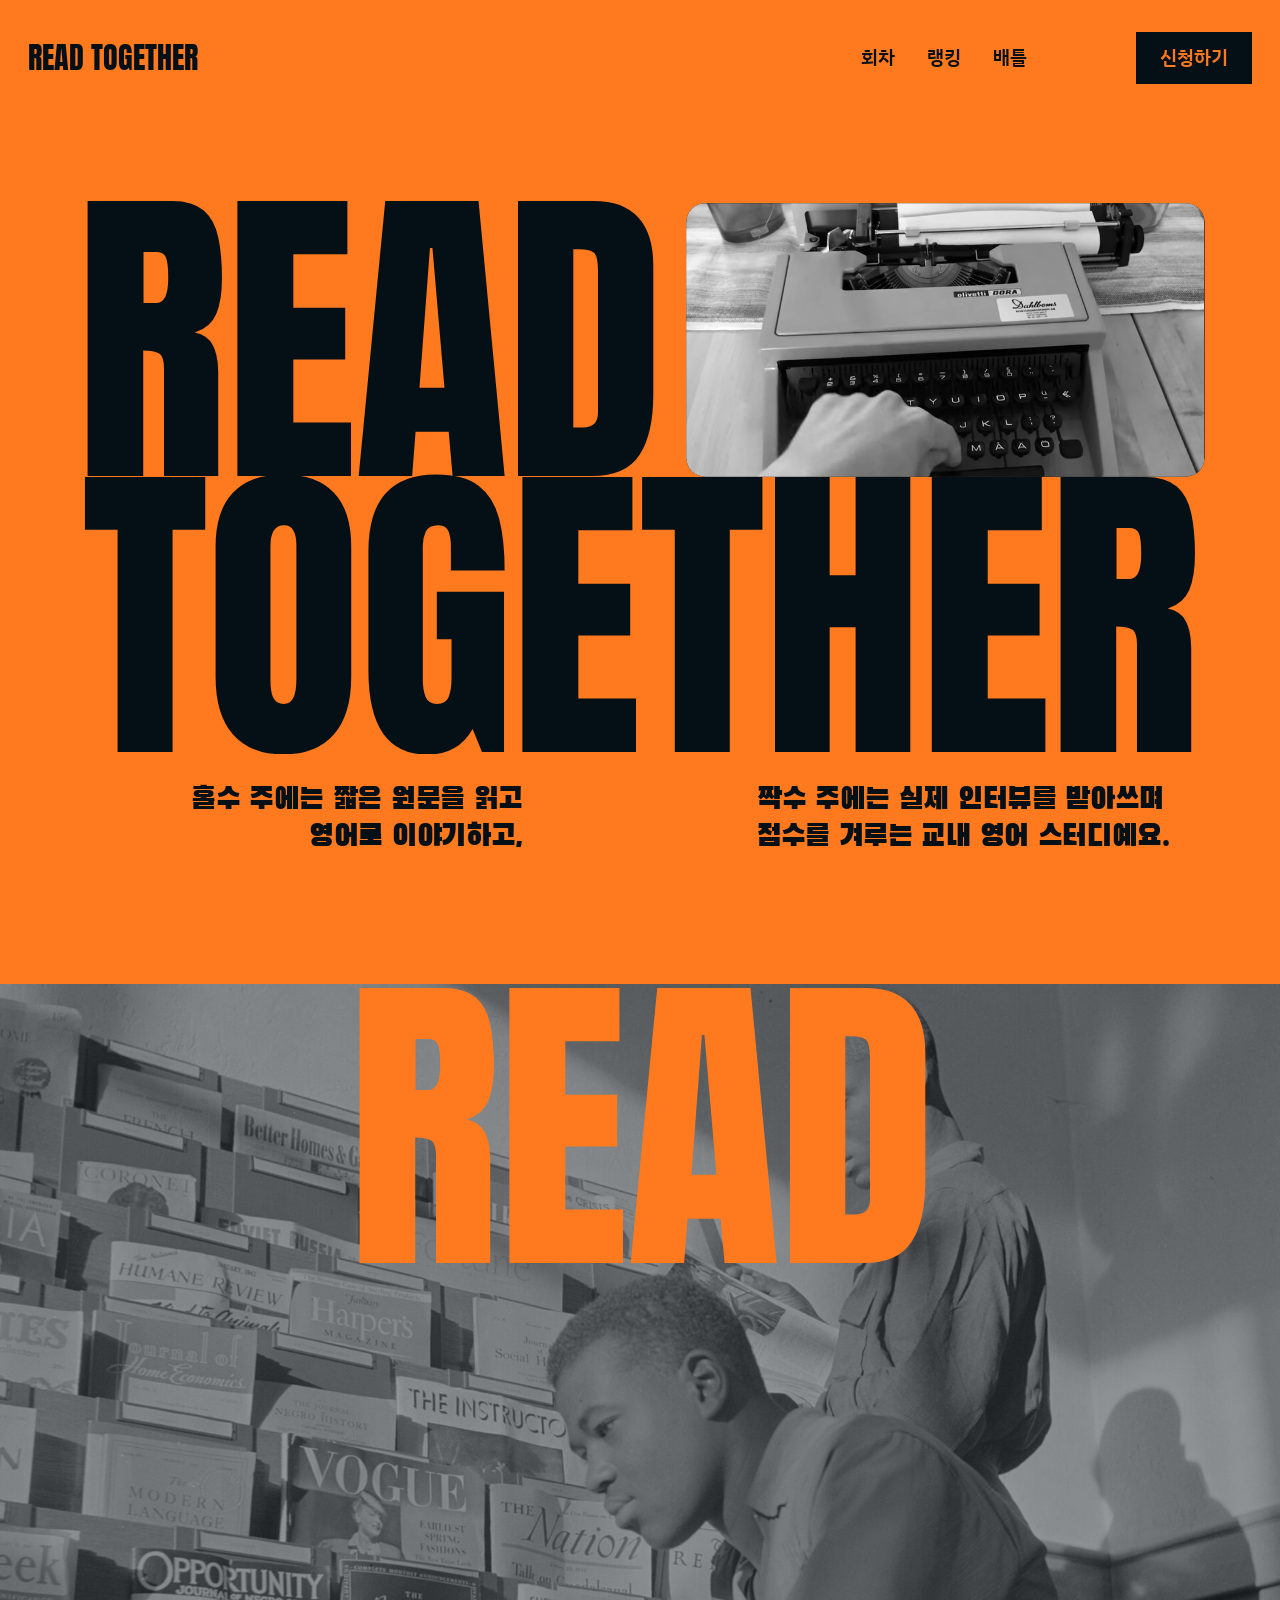
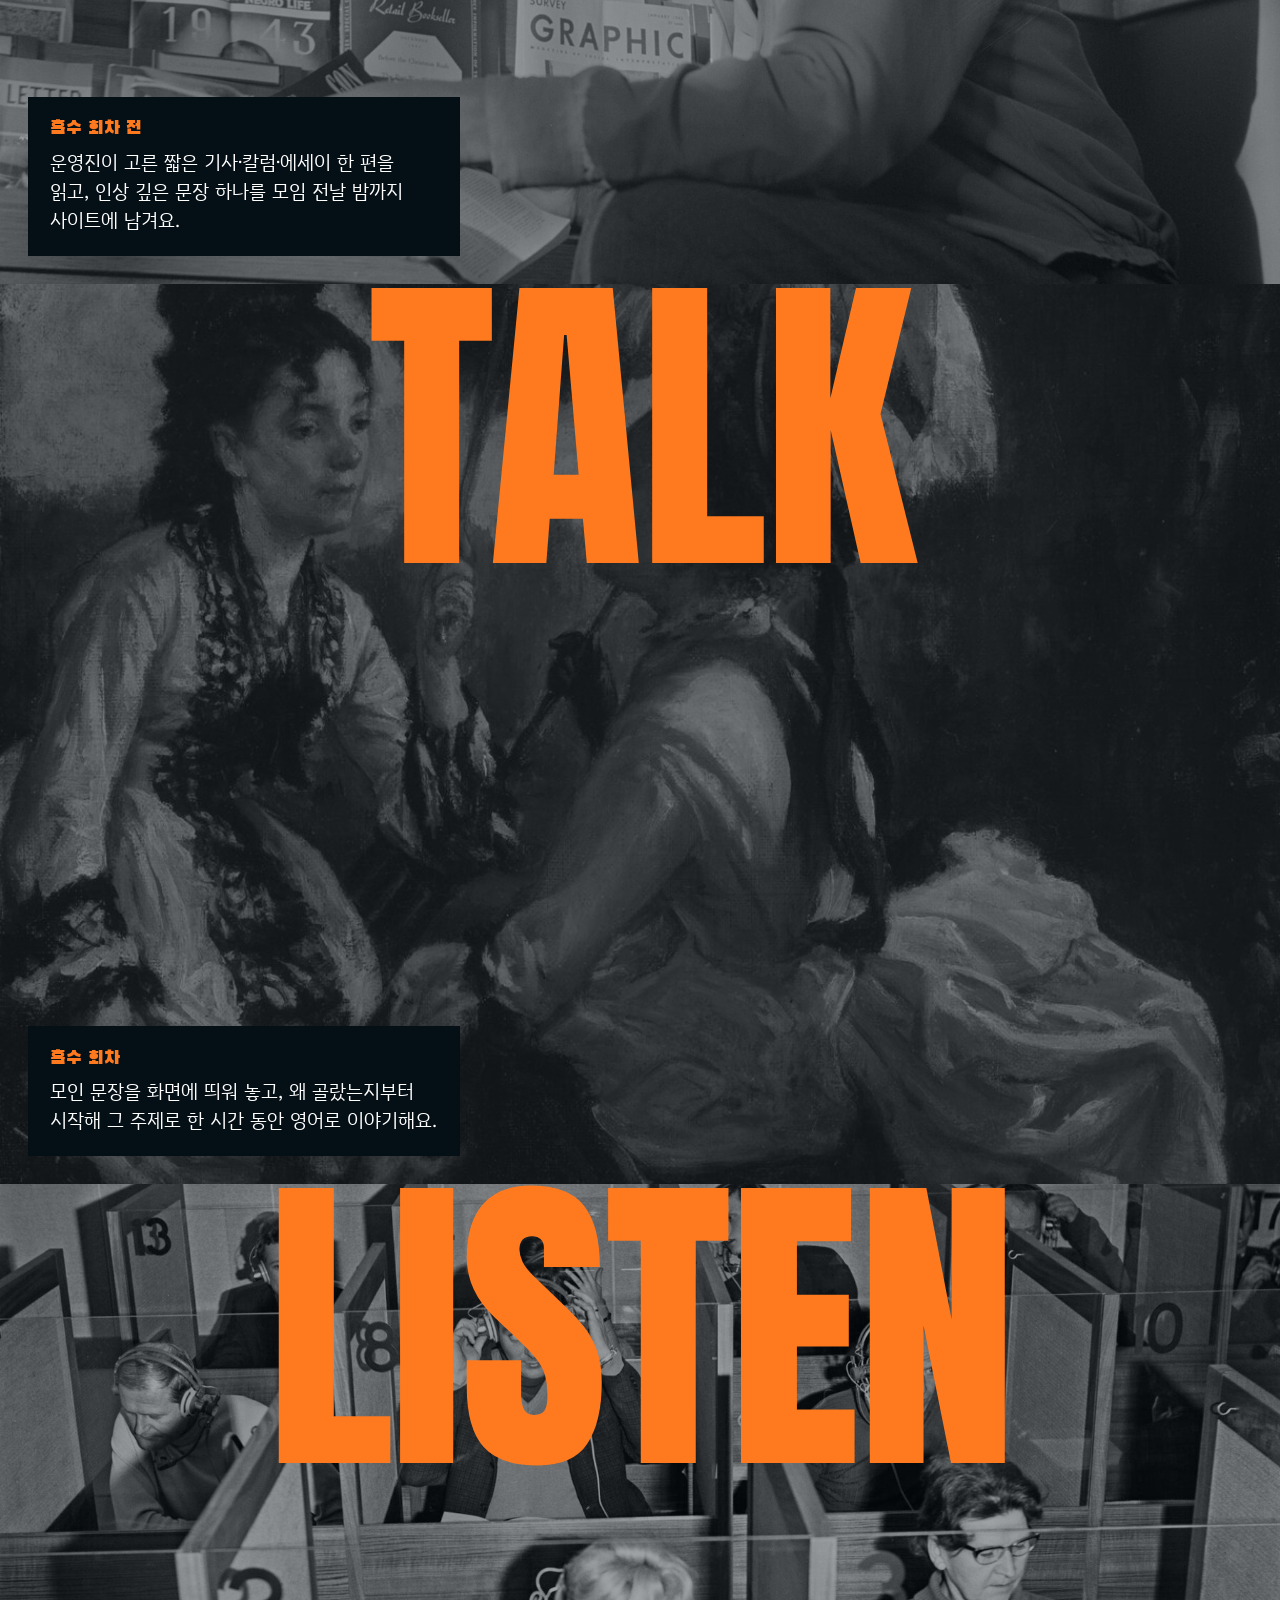
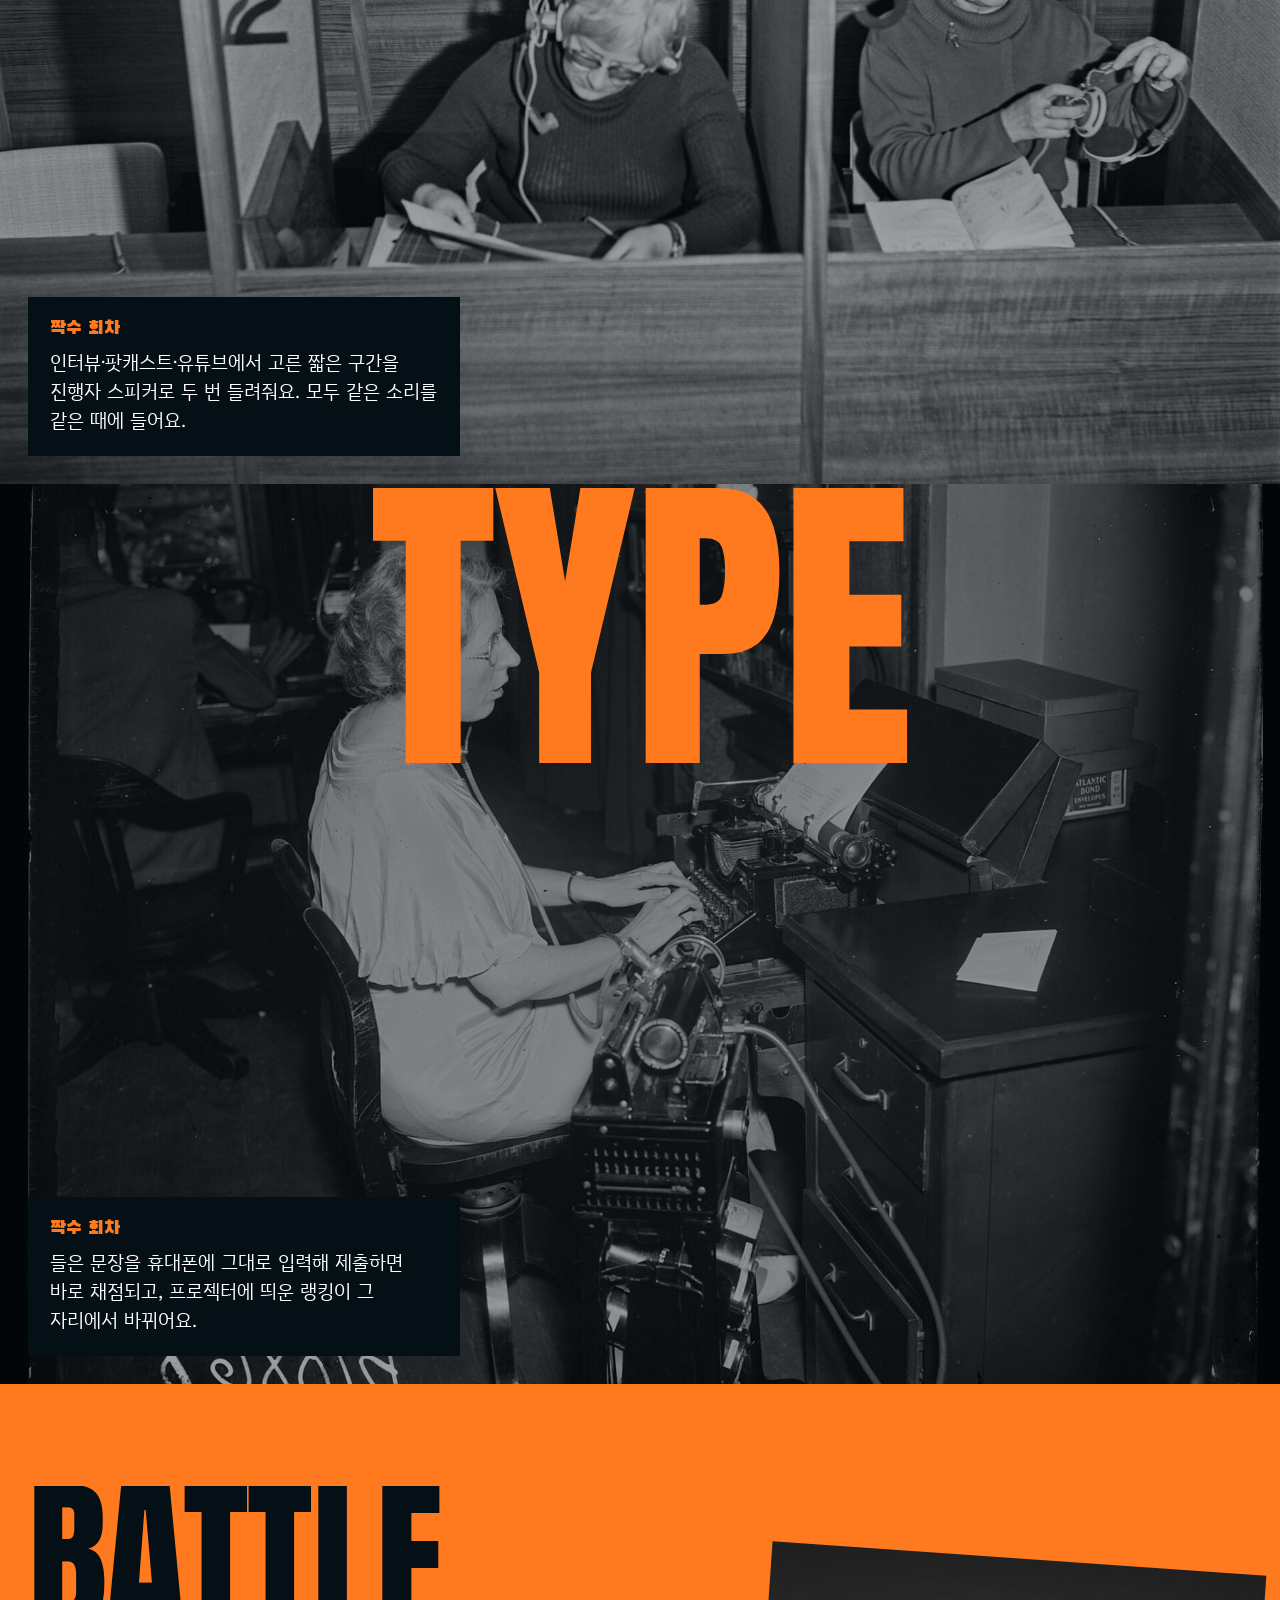
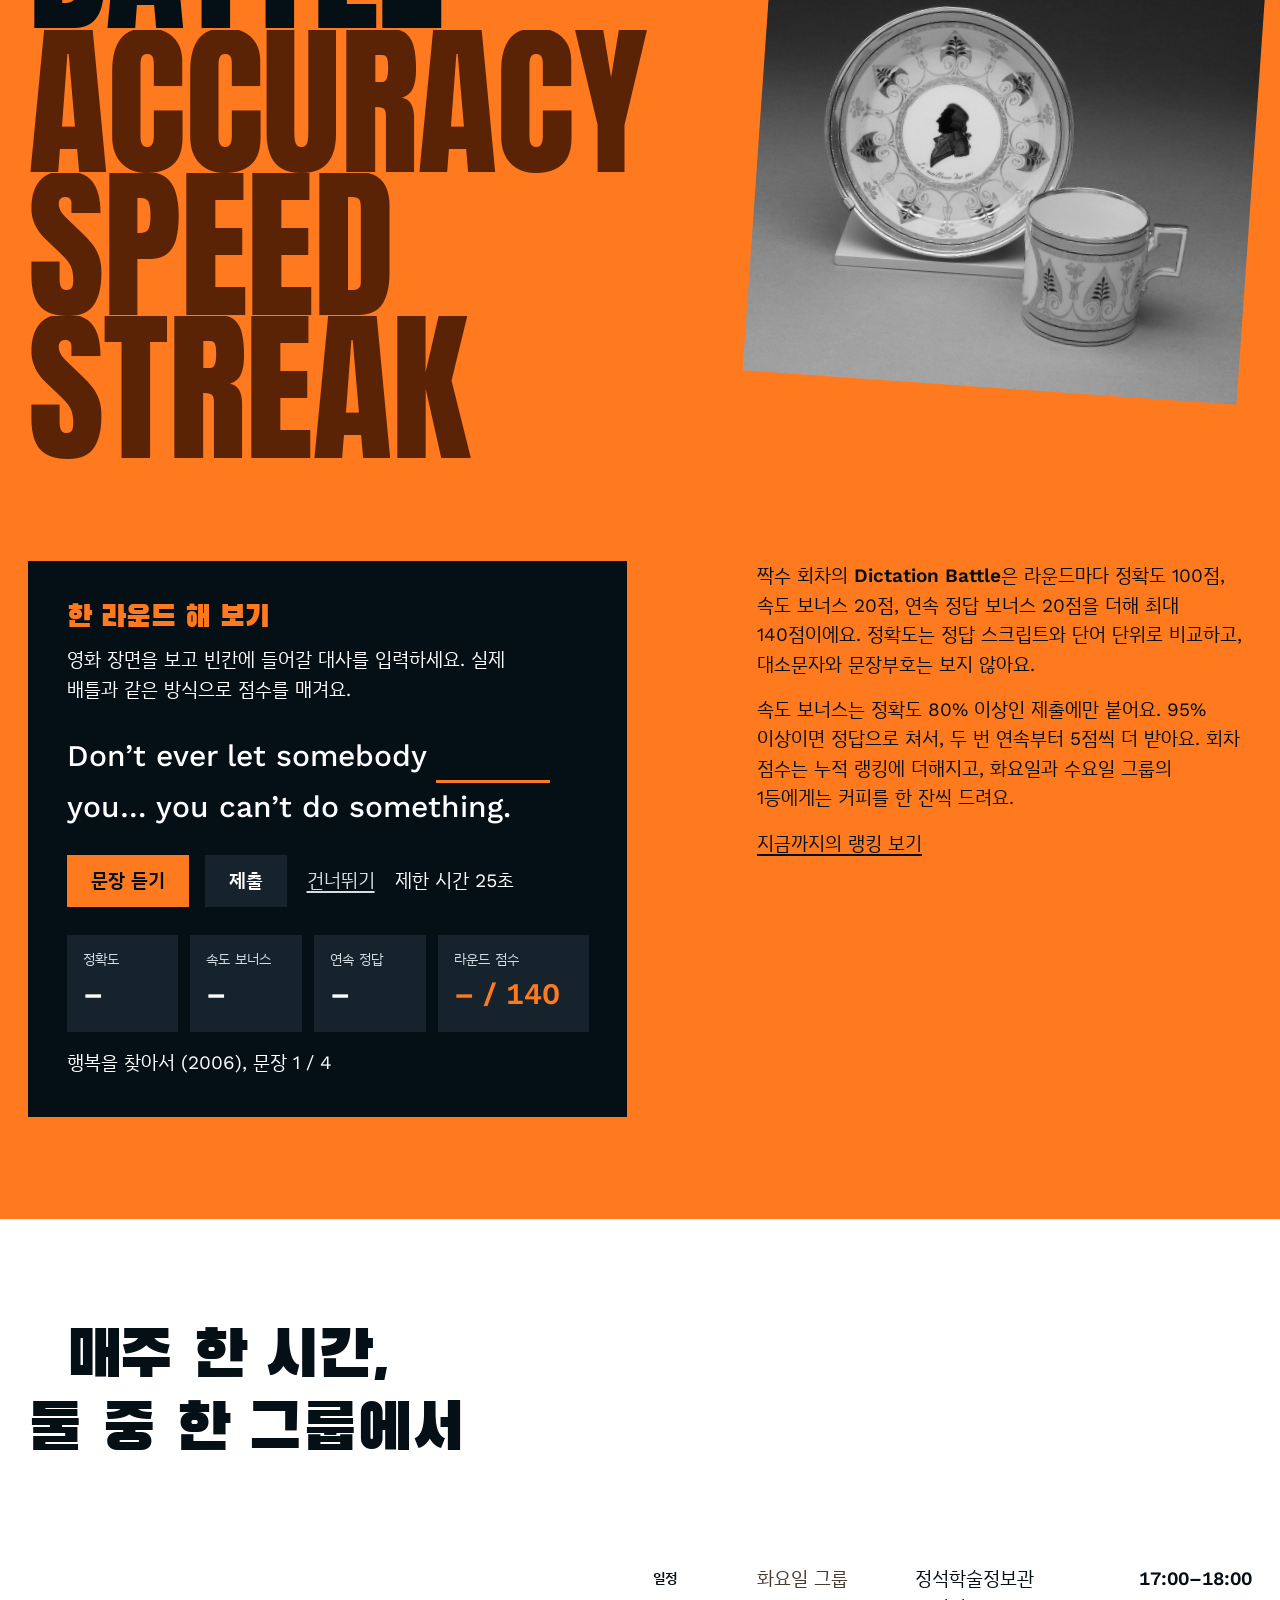
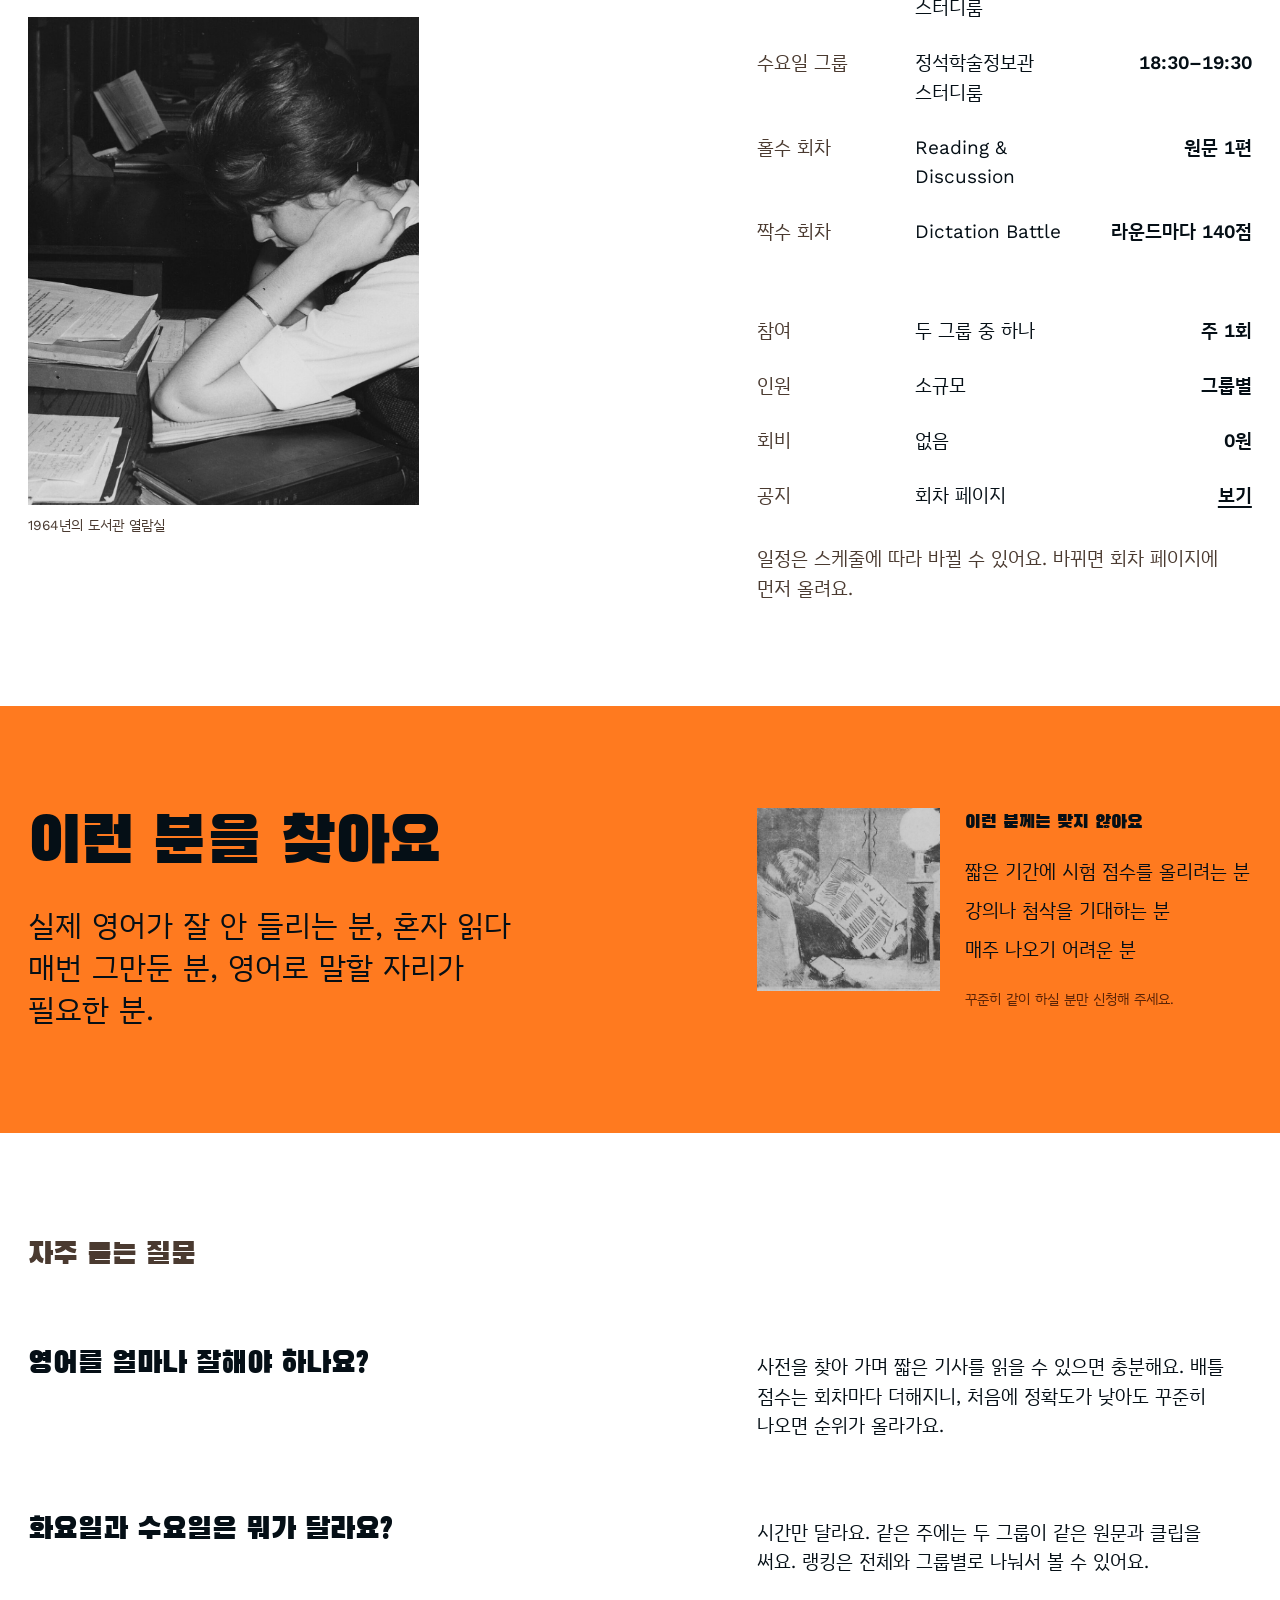
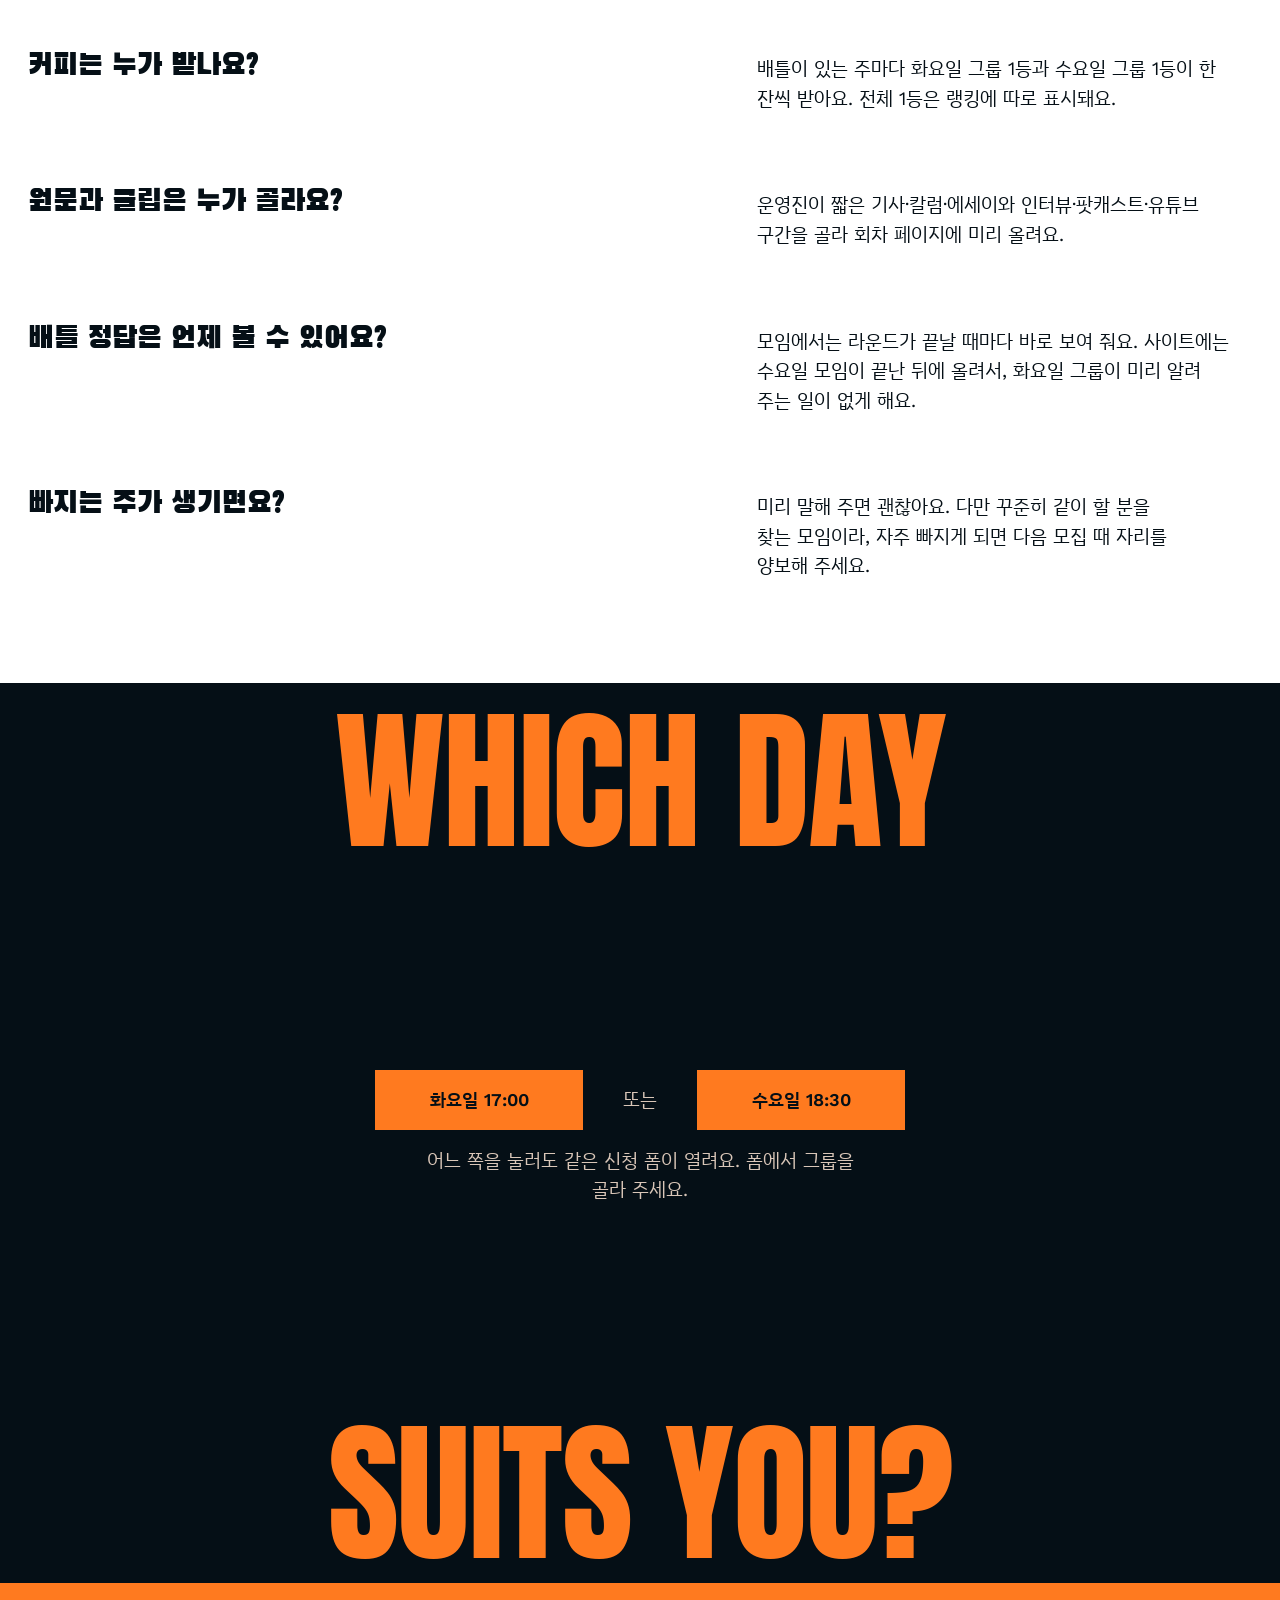
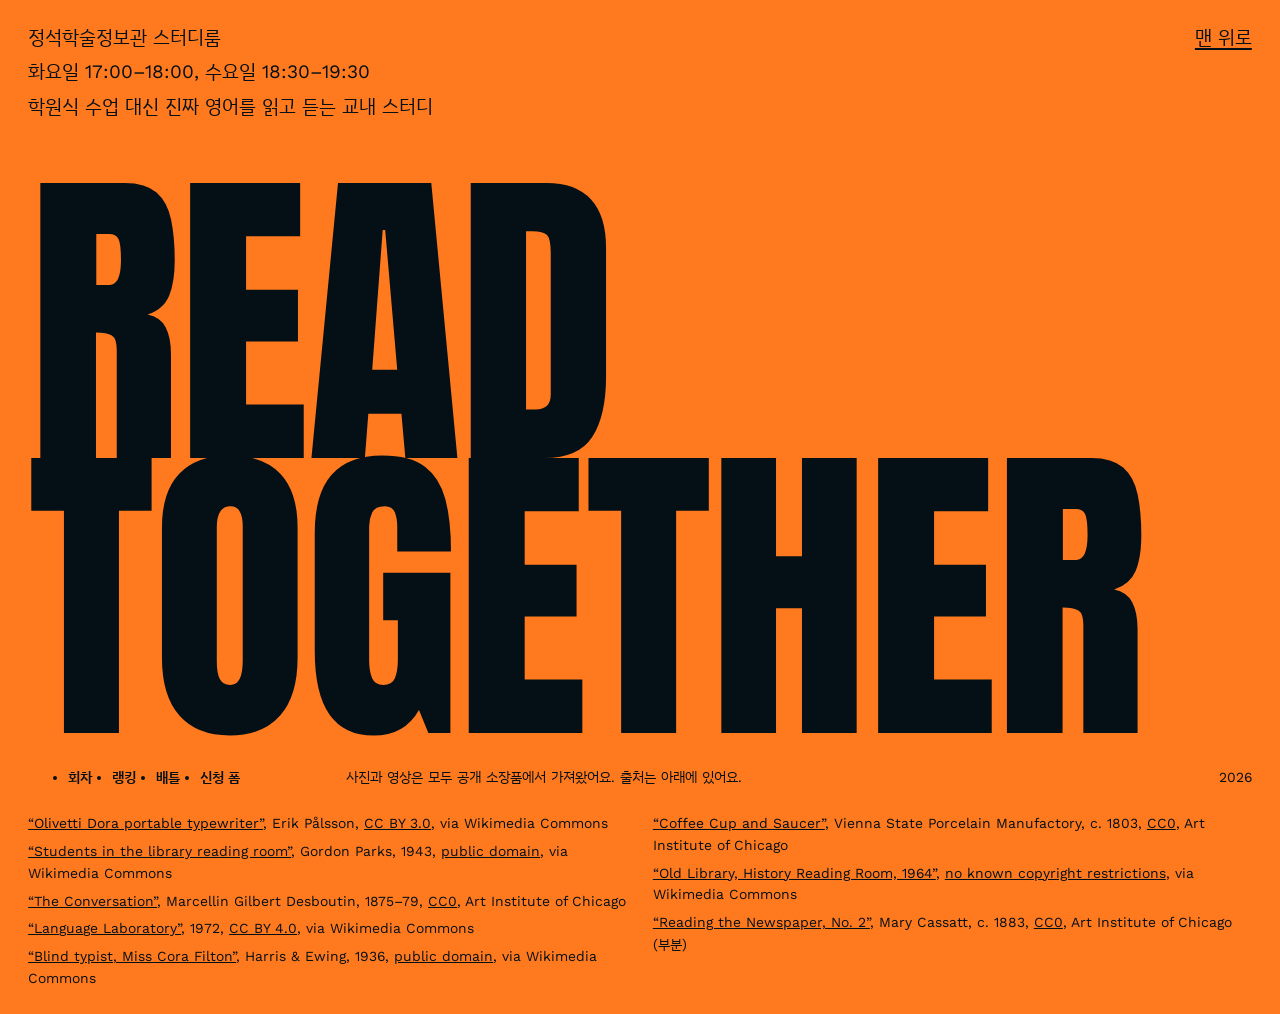
==== commit 86d5ce4e: "Add RT favicon and apple touch icon Ink Anton RT on the club orange, with a pixel-drawn 16px size so" ====
--- a/index.html
+++ b/index.html
@@ -3,6 +3,8 @@
 <head>
 <meta charset="utf-8">
 <meta name="viewport" content="width=device-width, initial-scale=1">
+<link rel="icon" href="/favicon.ico" sizes="16x16 32x32 48x48">
+<link rel="apple-touch-icon" href="/apple-touch-icon.png">
 <title>Read Together — 진짜 영어를 읽고 듣는 교내 영어 스터디</title>
 <meta name="description" content="홀수 주에는 짧은 원문을 읽고 영어로 이야기하고, 짝수 주에는 실제 인터뷰를 받아쓰며 점수를 겨루는 교내 영어 스터디. 주 1회 1시간, 회비 없음.">
 <script>document.documentElement.classList.add('js')</script>
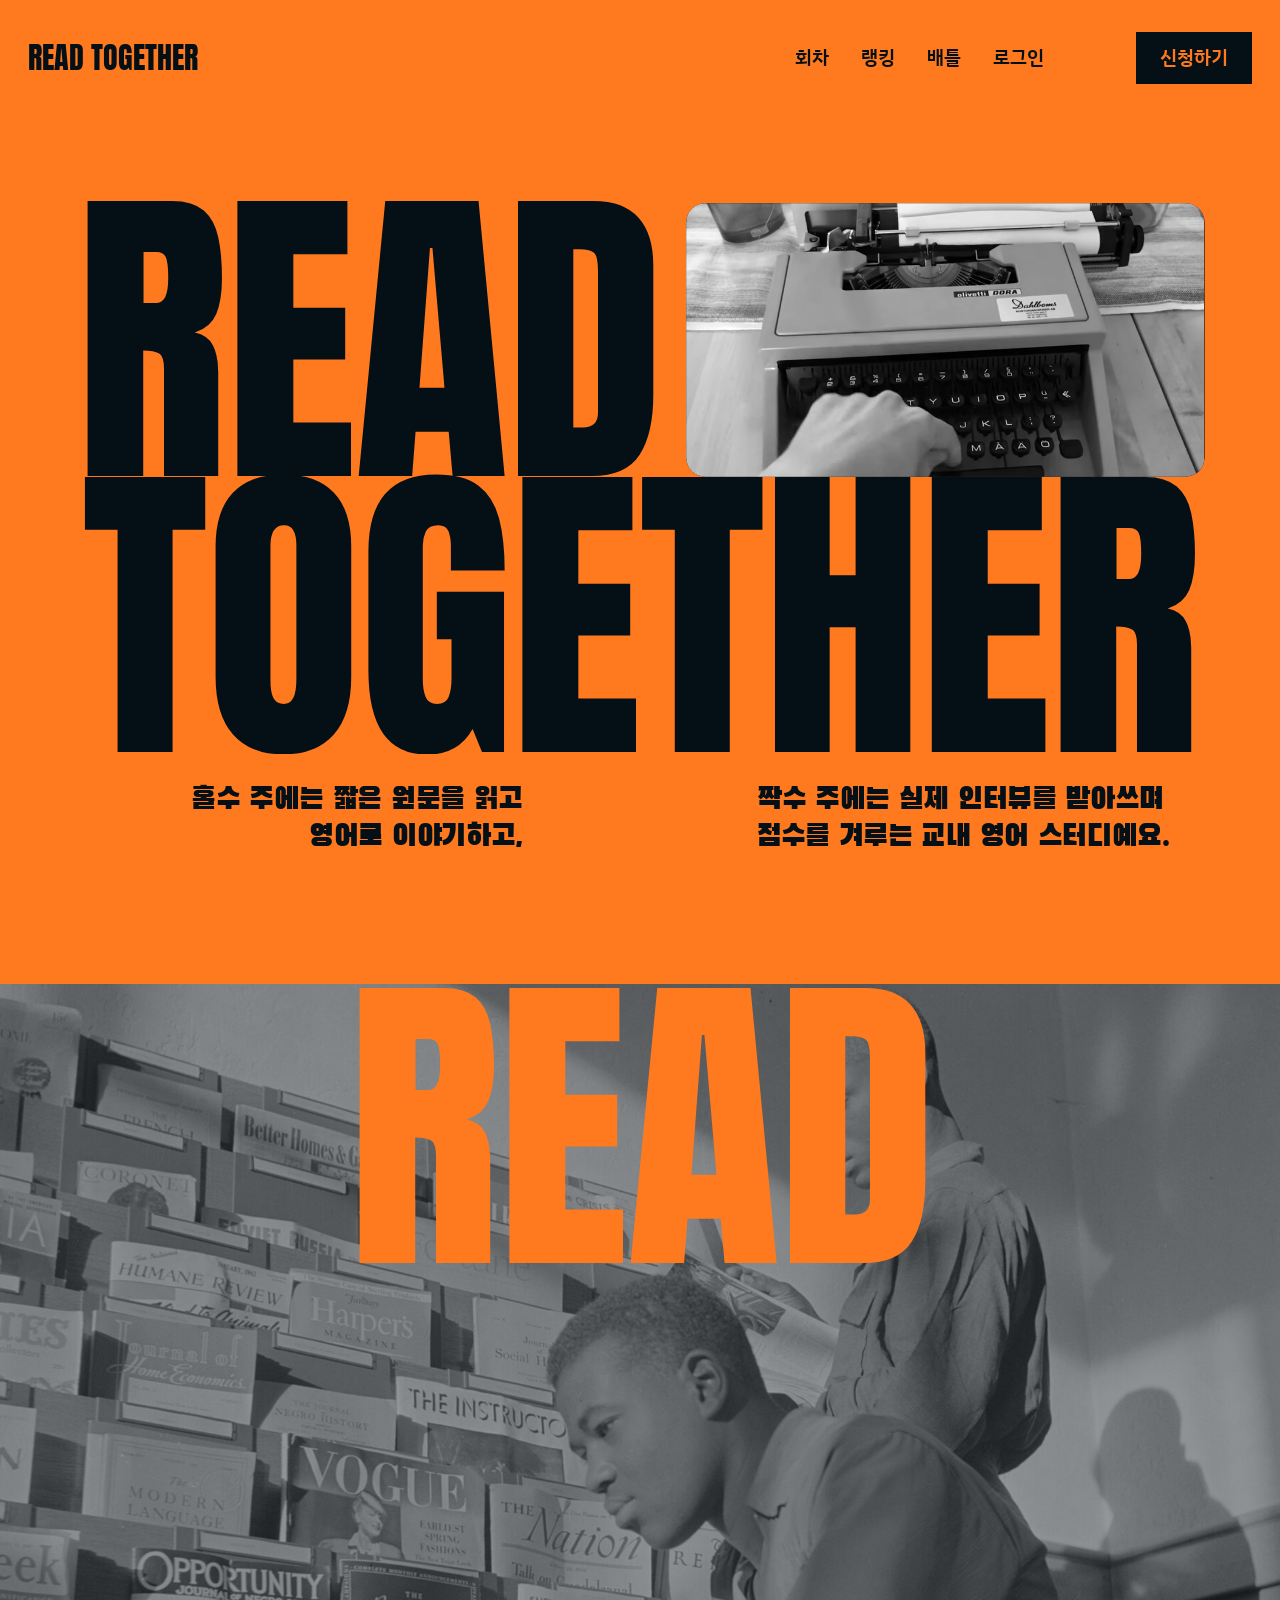
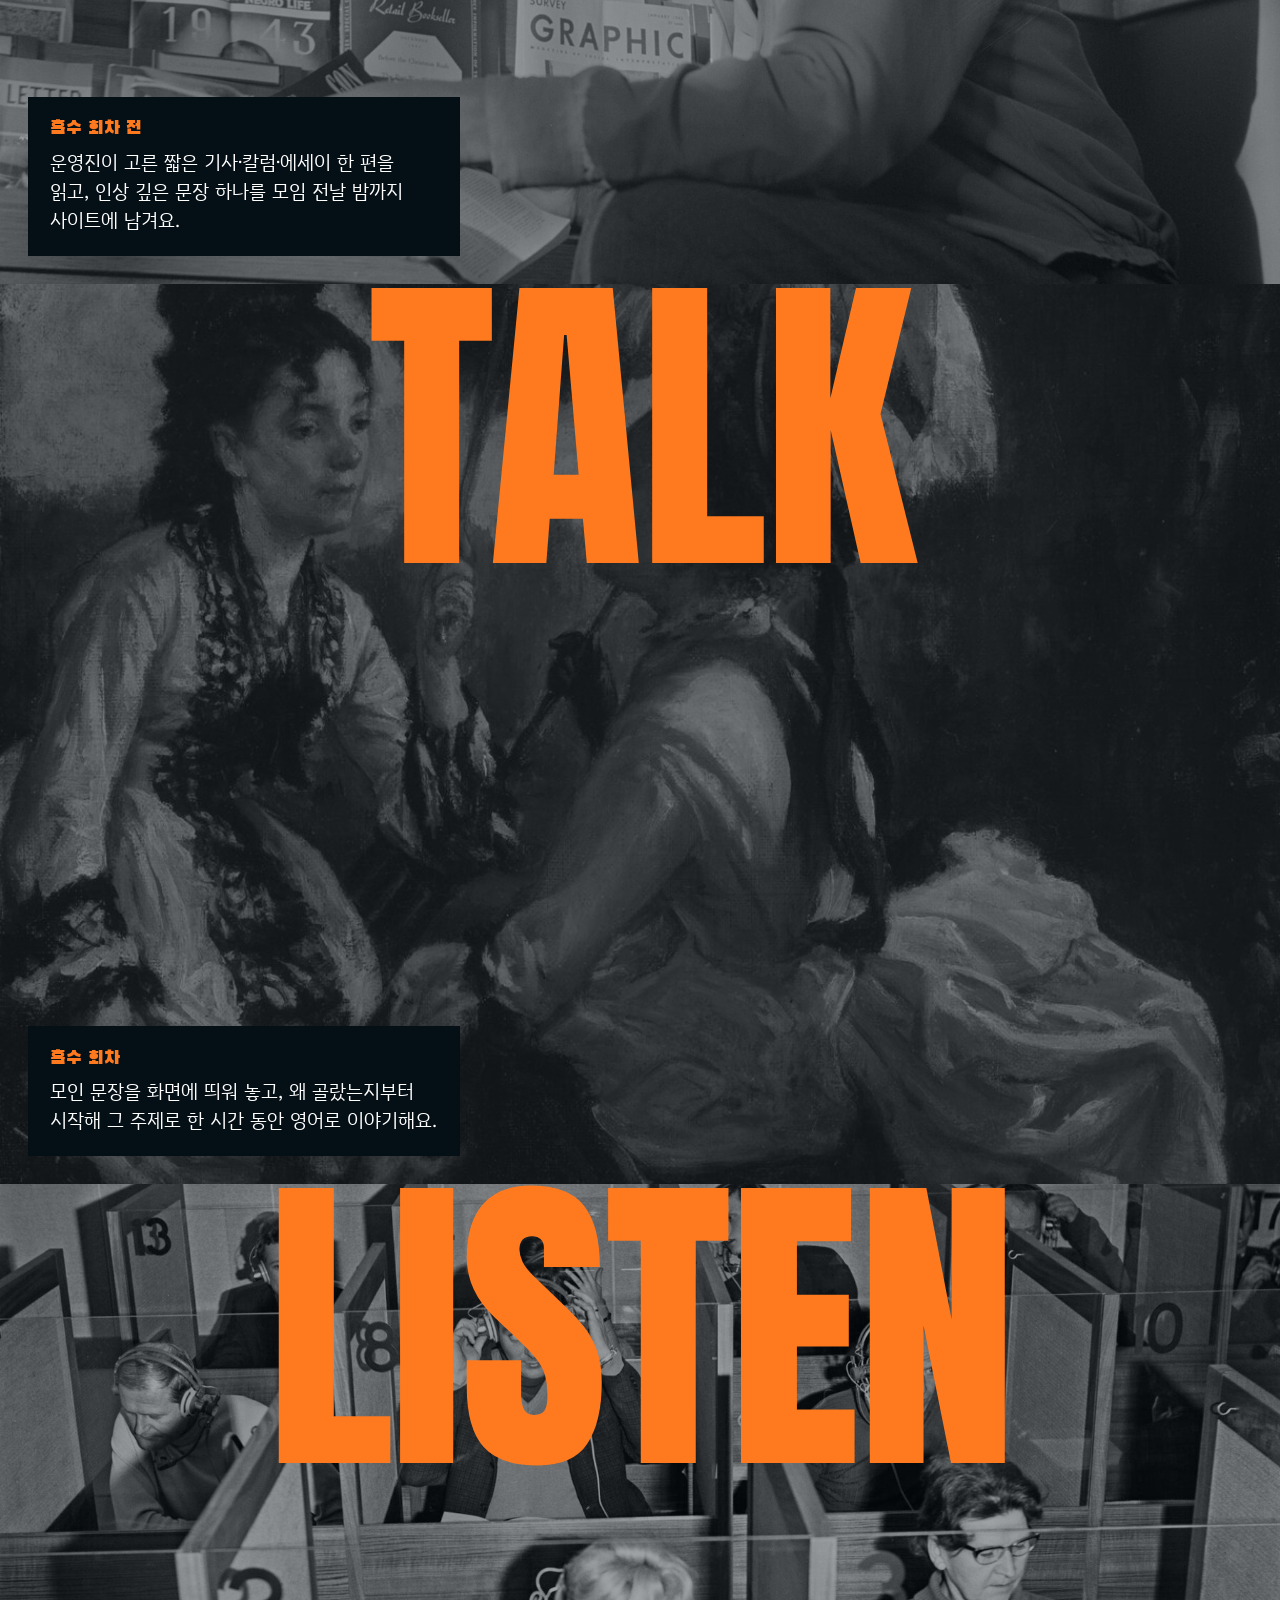
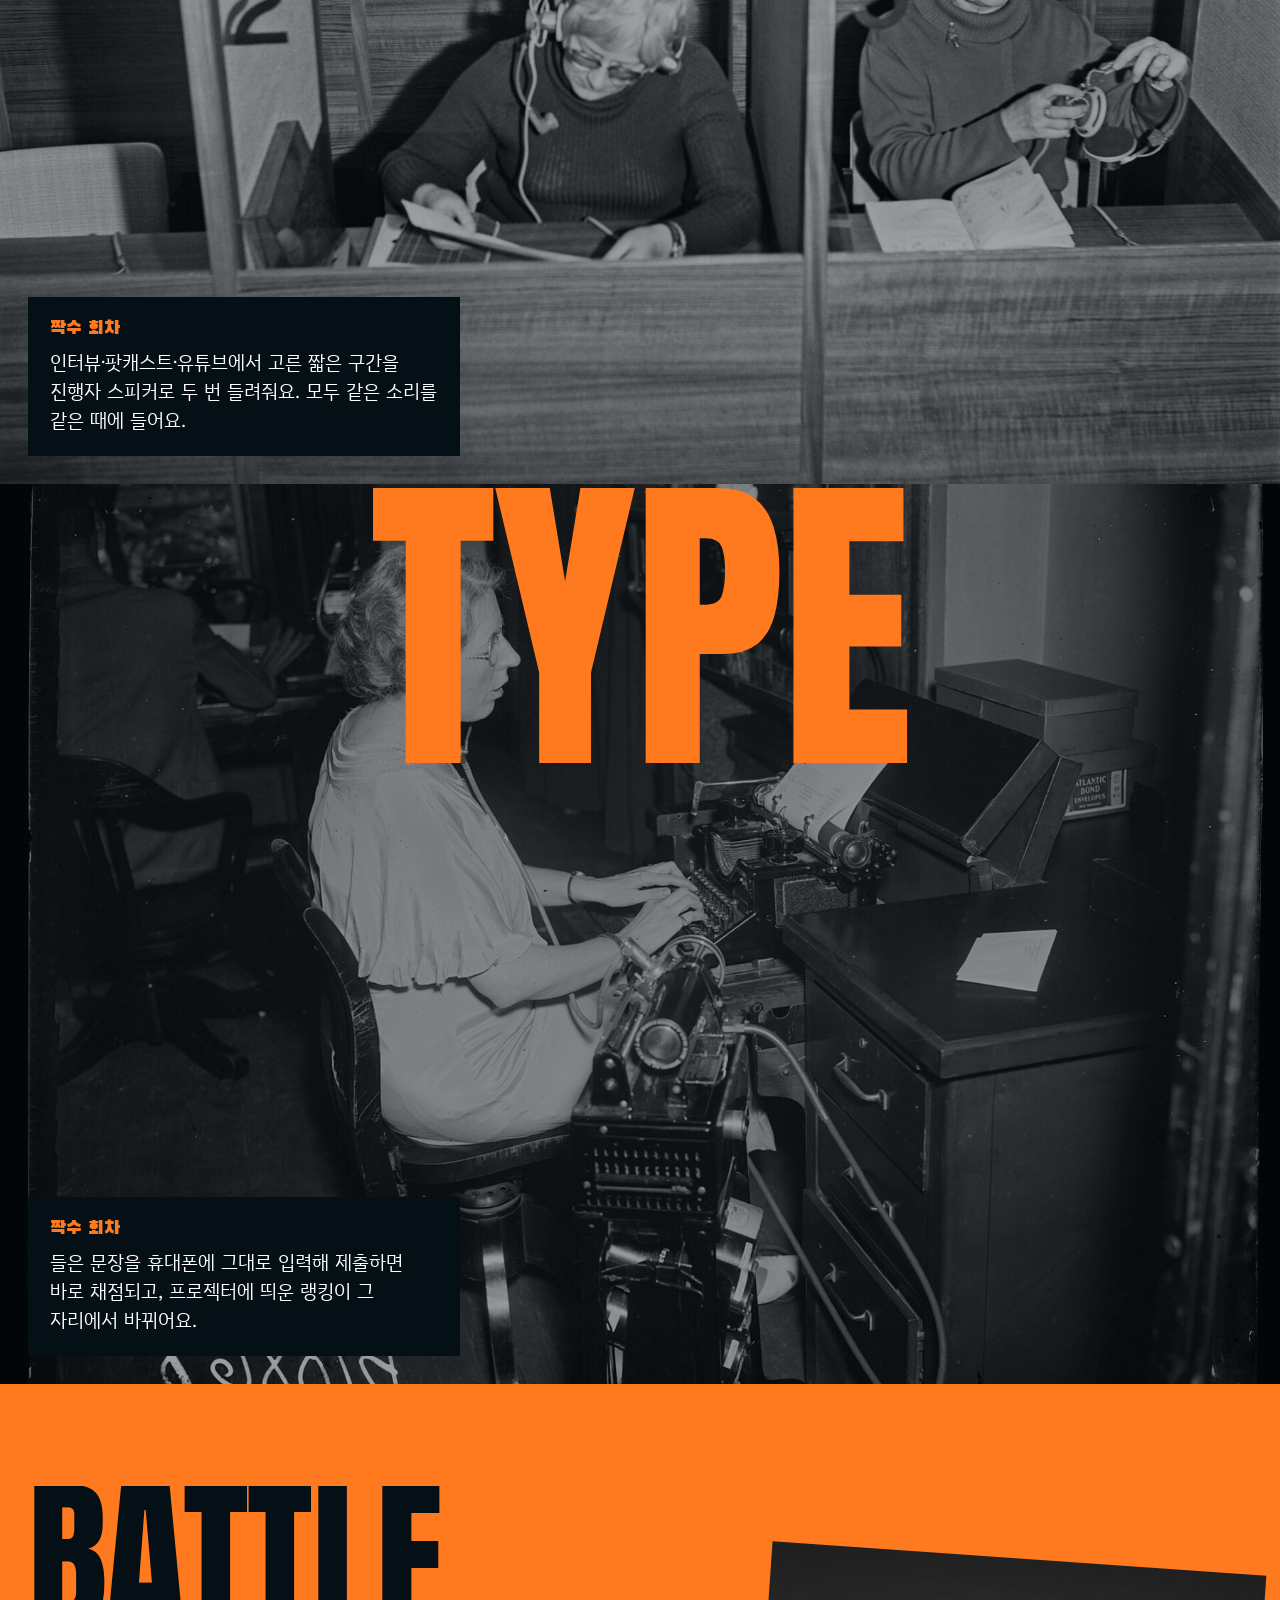
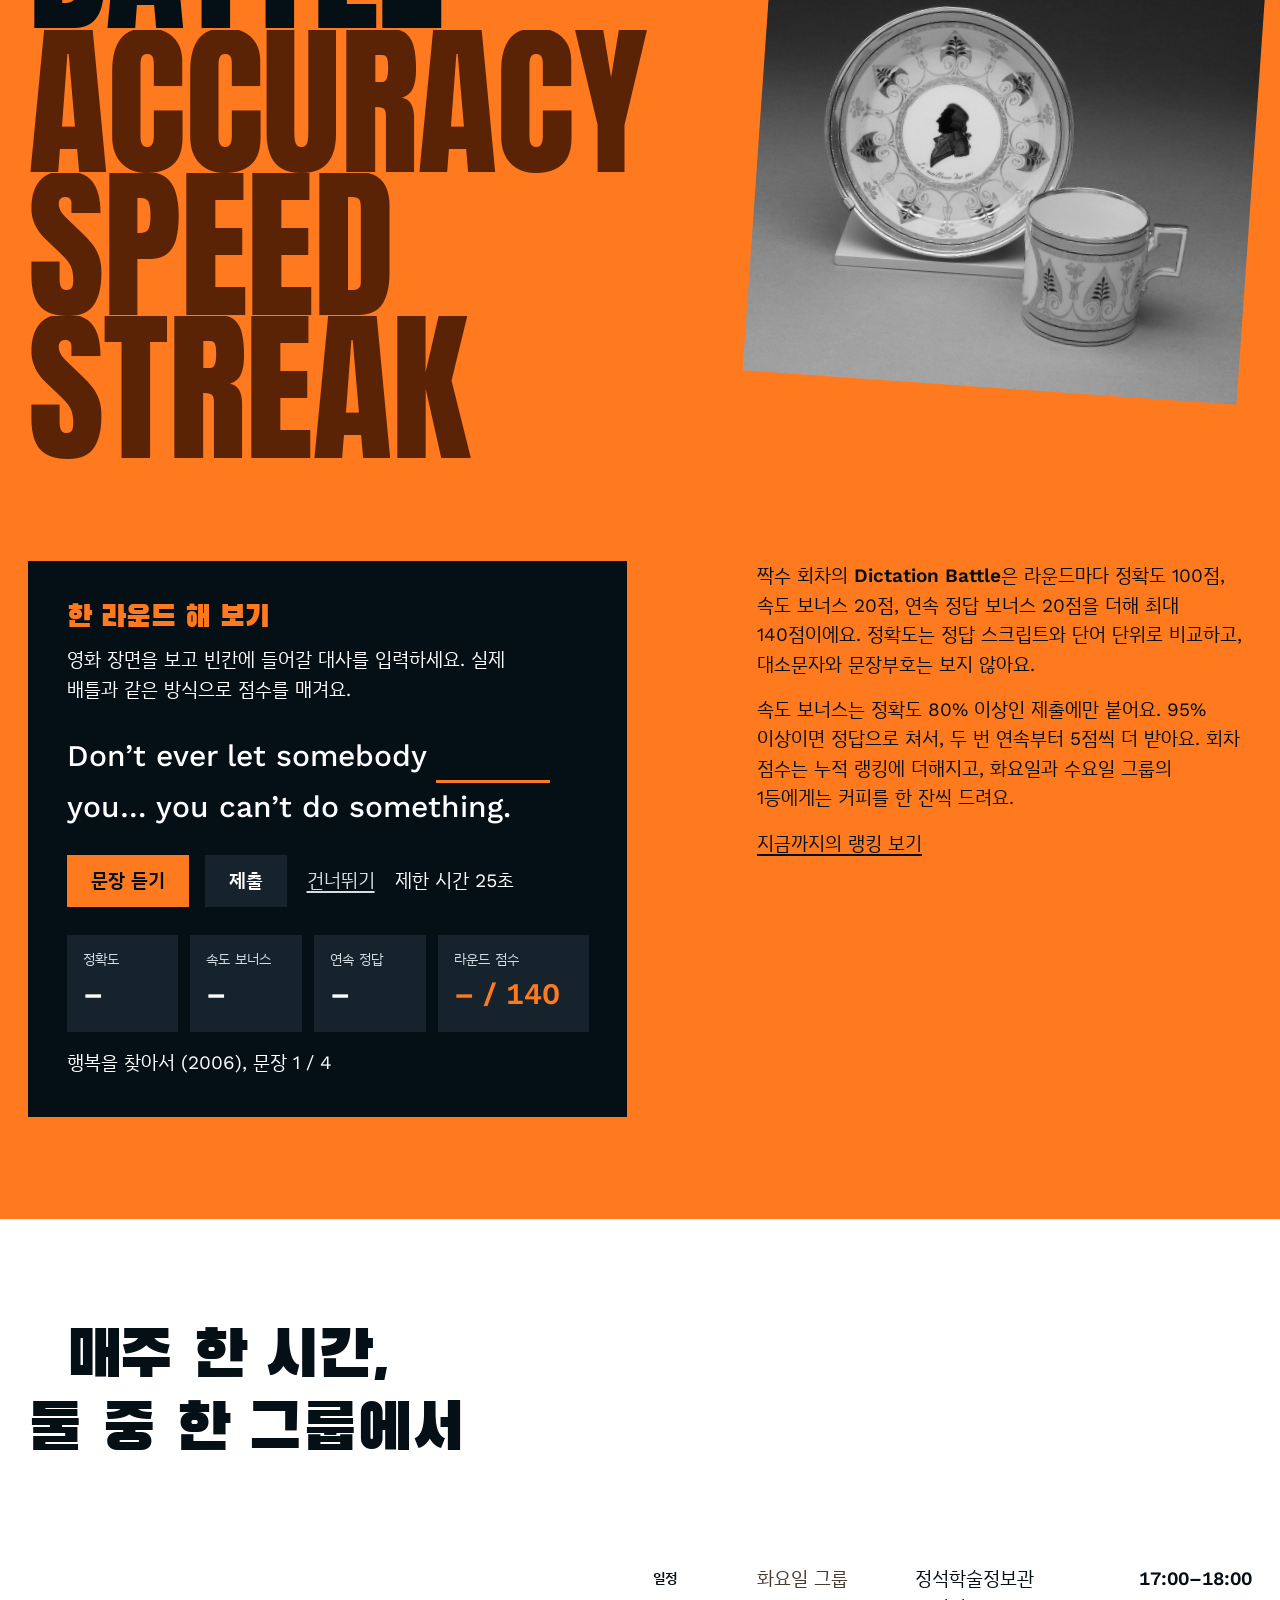
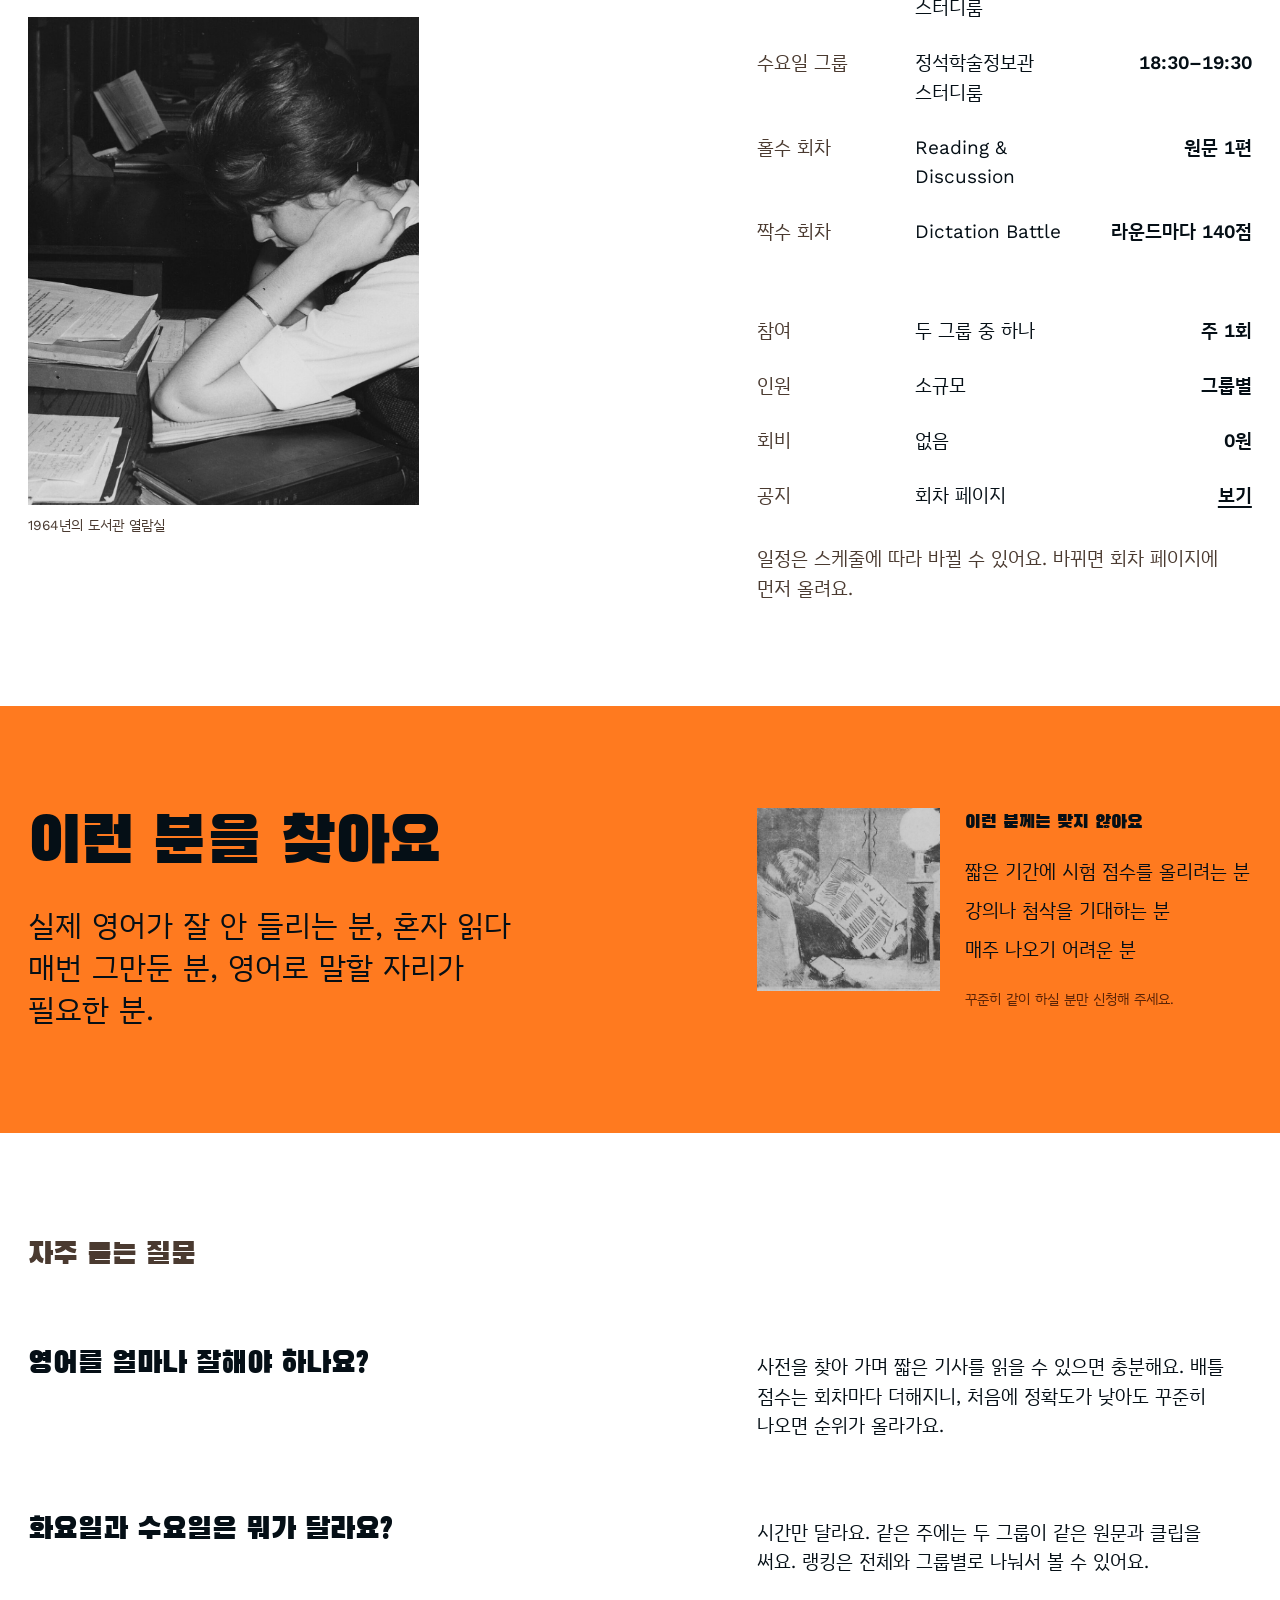
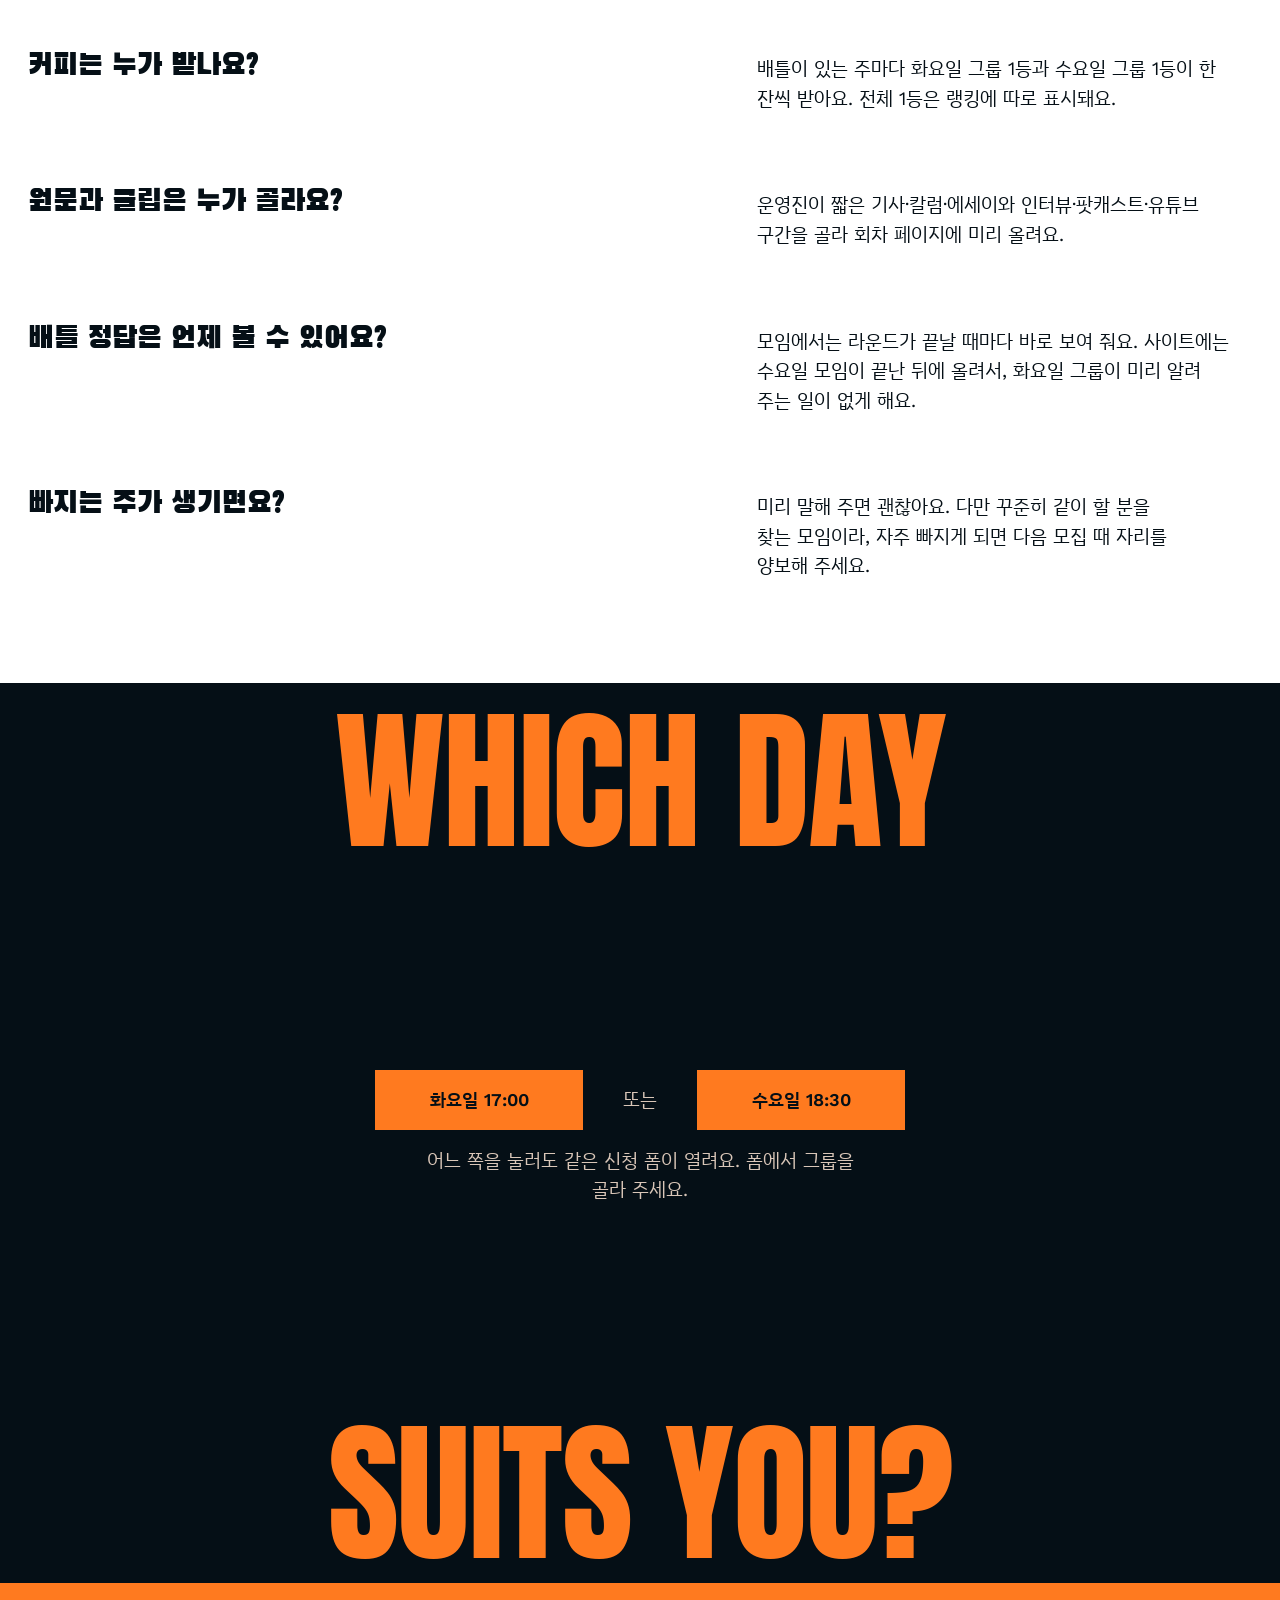
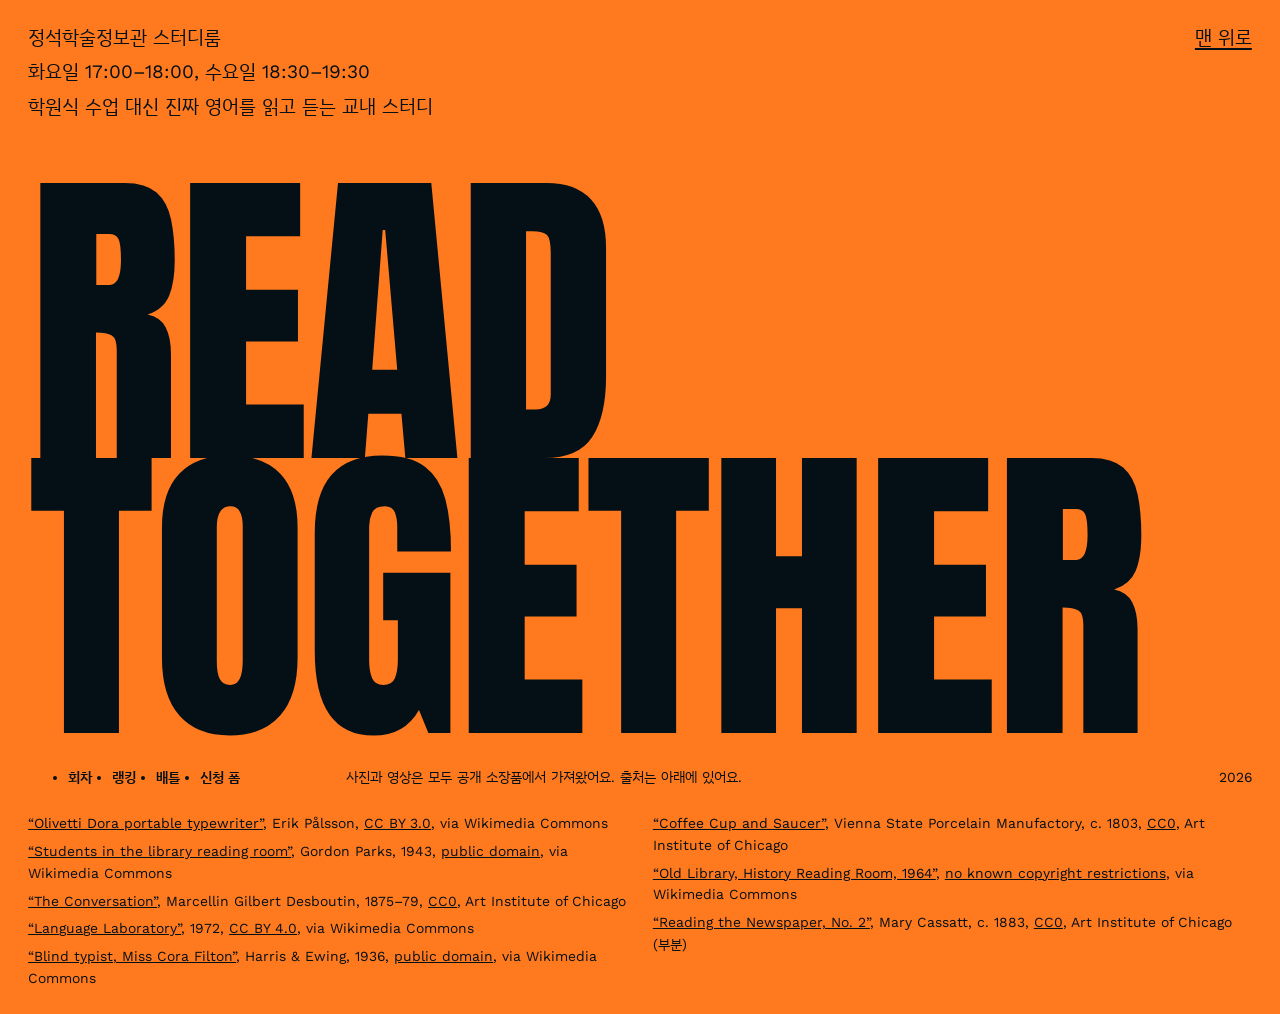
==== commit 5703ffe3: "Add 로그인 to the landing menu The landing stays static: 로그인 links to /me#login, which opens the login " ====
--- a/index.html
+++ b/index.html
@@ -22,6 +22,7 @@
       <li><a href="/sessions">회차</a></li>
       <li><a href="/ranking">랭킹</a></li>
       <li><a href="/battle">배틀</a></li>
+      <li><a href="/me#login" data-account-link>로그인</a></li>
     </ul>
   </nav>
   <a class="button" href="https://docs.google.com/forms/d/e/1FAIpQLSeUK2l8nBtd7qEa8zQUbEIgW0TBEwaIMR9y7j-i5d9013xdkg/viewform?usp=header">신청하기</a>
@@ -31,6 +32,7 @@
       <li><a href="/sessions">회차</a></li>
       <li><a href="/ranking">랭킹</a></li>
       <li><a href="/battle">배틀</a></li>
+      <li><a href="/me#login" data-account-link>로그인</a></li>
       <li><a href="https://docs.google.com/forms/d/e/1FAIpQLSeUK2l8nBtd7qEa8zQUbEIgW0TBEwaIMR9y7j-i5d9013xdkg/viewform?usp=header">신청하기</a></li>
     </ul>
   </details>
--- a/css/site.css
+++ b/css/site.css
@@ -79,7 +79,7 @@
 @media (min-width: 60em) {
   .site-head { display: grid; grid-template-columns: repeat(12, minmax(0, 1fr)); column-gap: var(--gutter); padding-top: 2rem; }
   .wordmark { grid-column: 1 / 5; }
-  .nav-wide { display: block; grid-column: 9 / 11; }
+  .nav-wide { display: block; grid-column: 7 / 11; justify-self: end; }
   .site-head .button { grid-column: 11 / 13; justify-self: end; }
   .nav-phone { display: none; }
 }
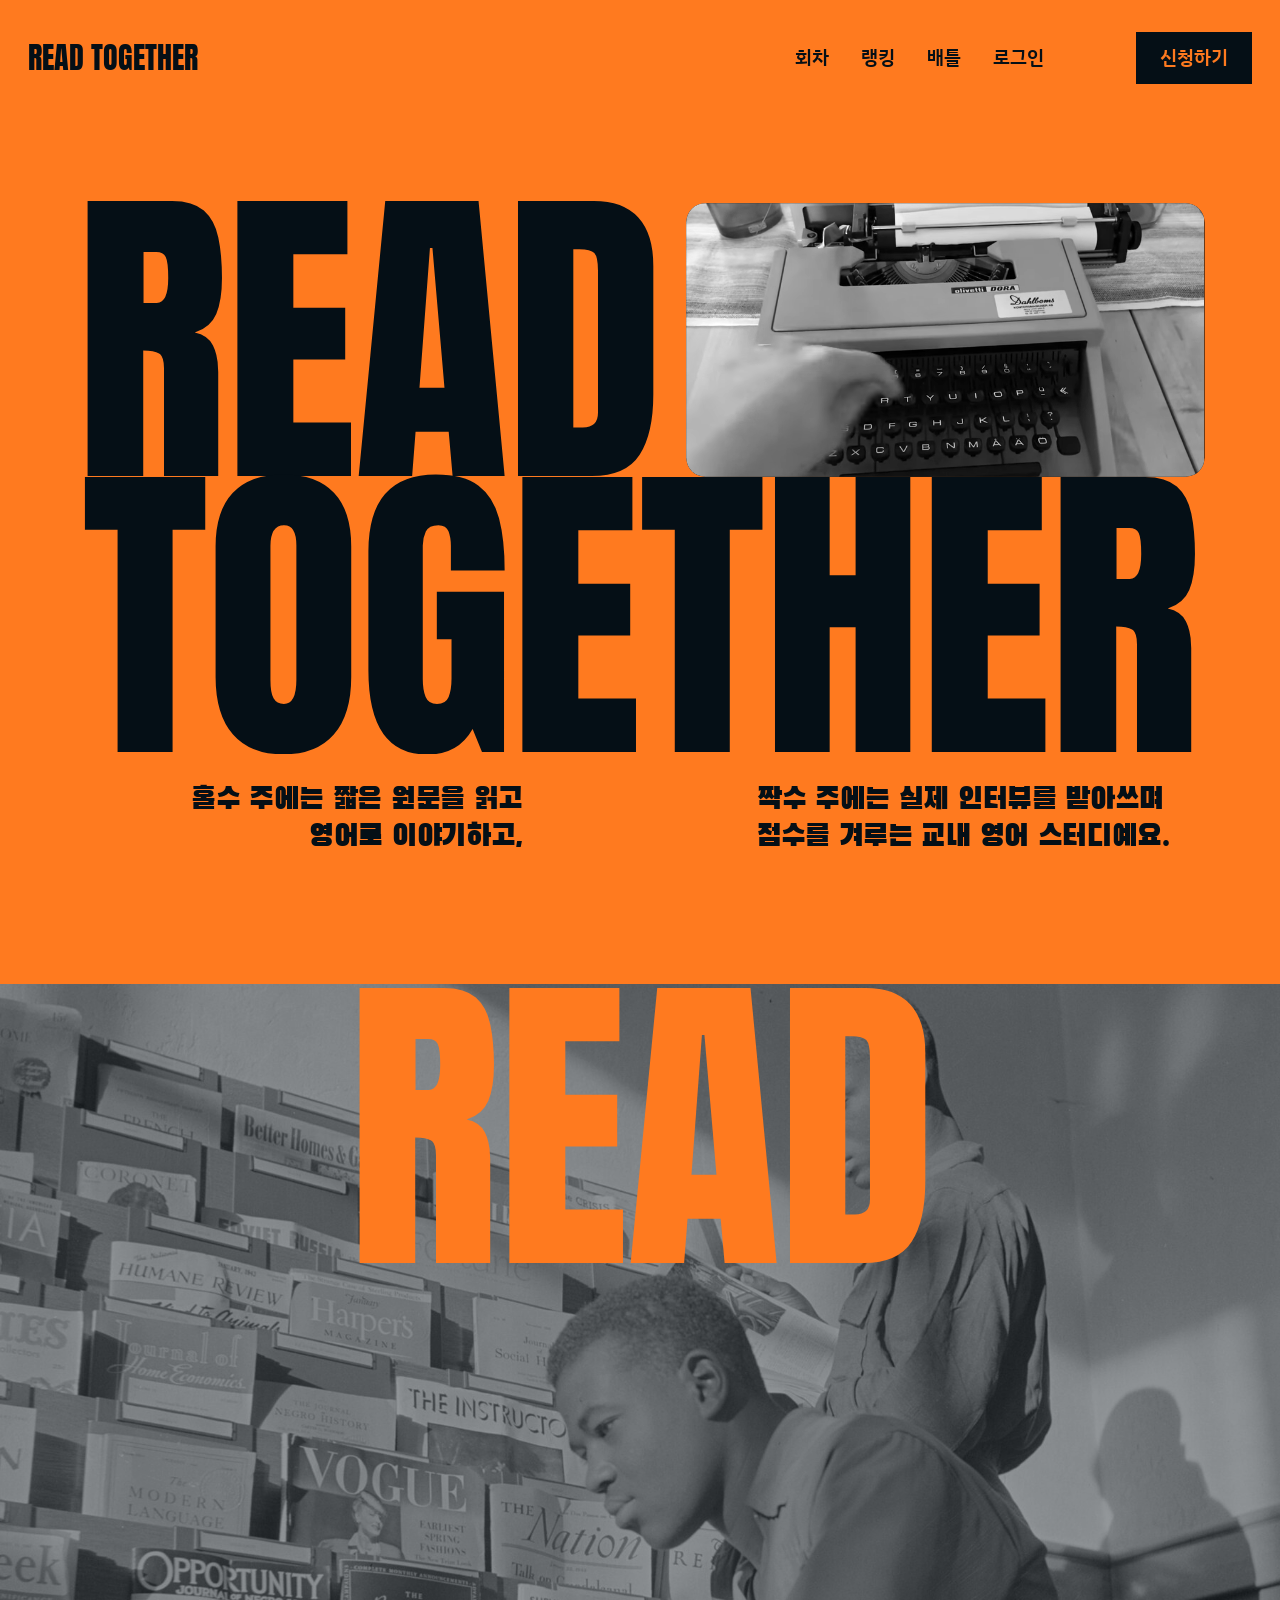
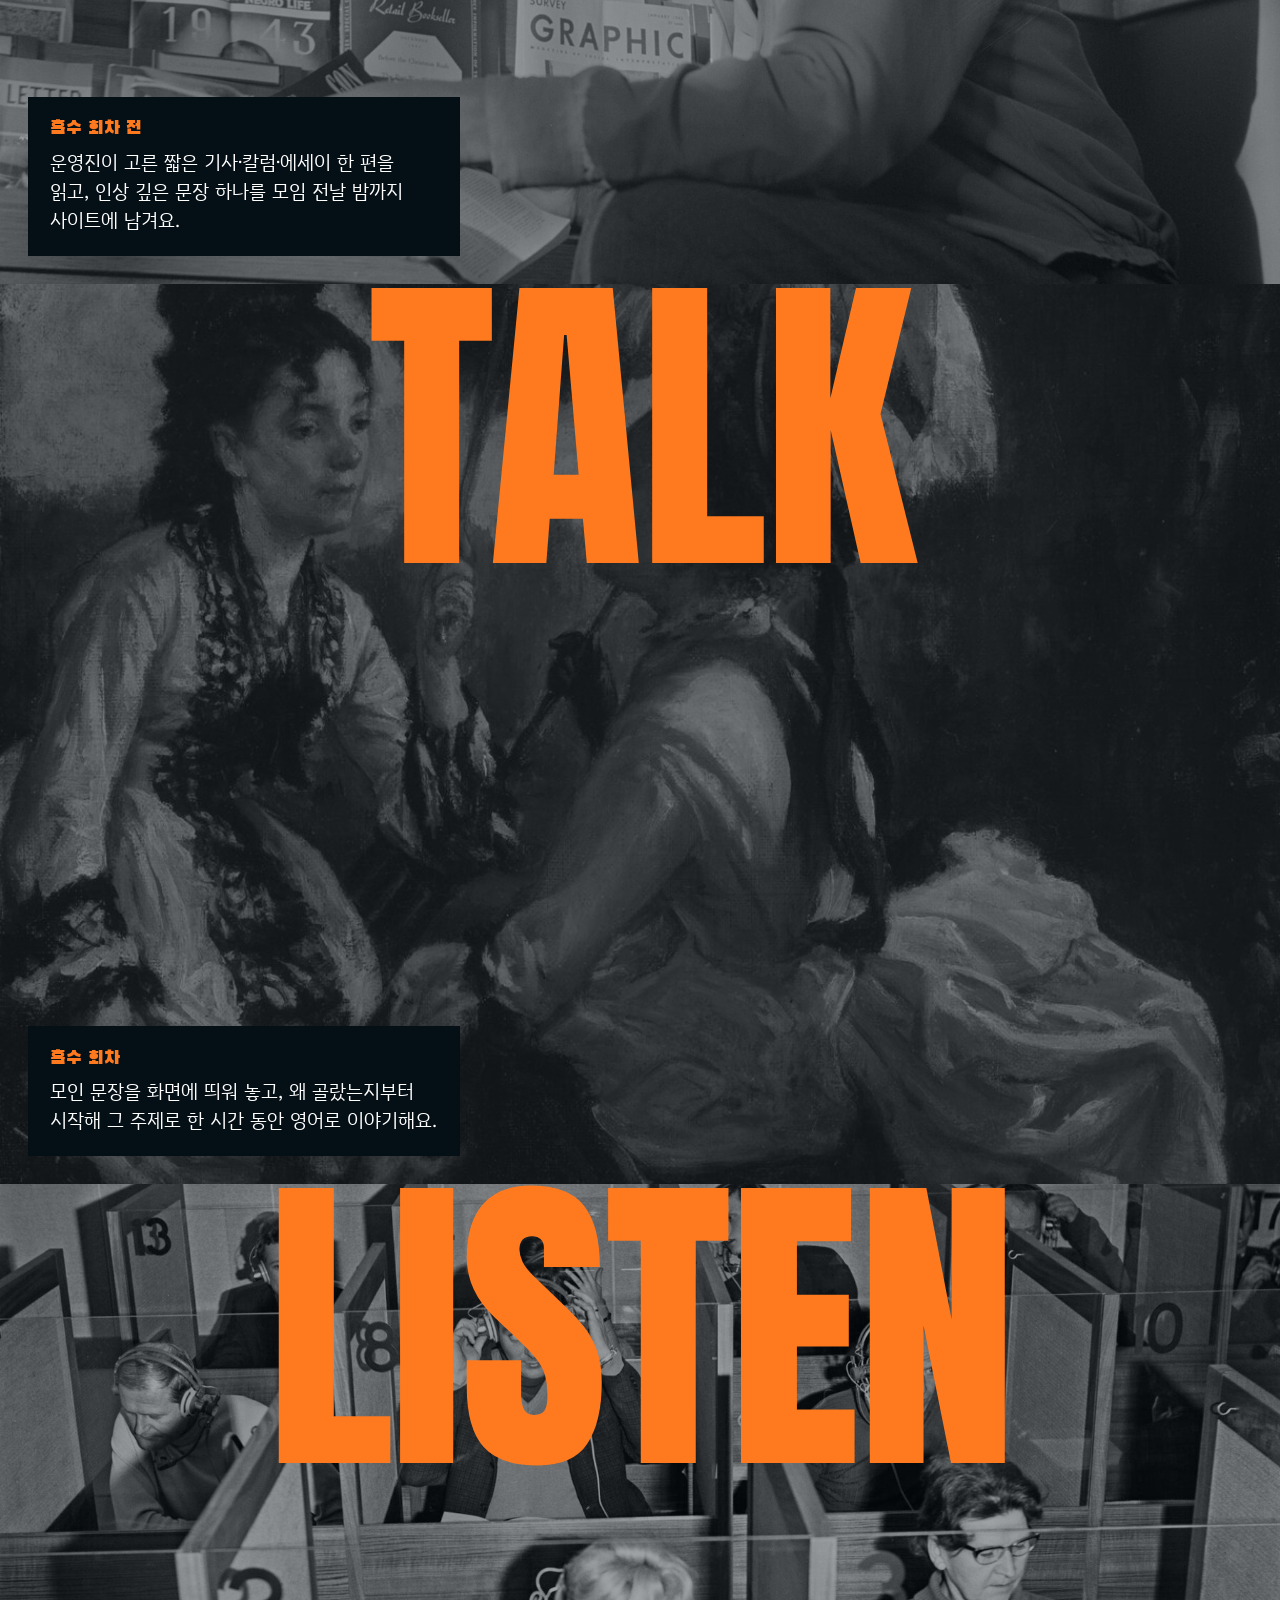
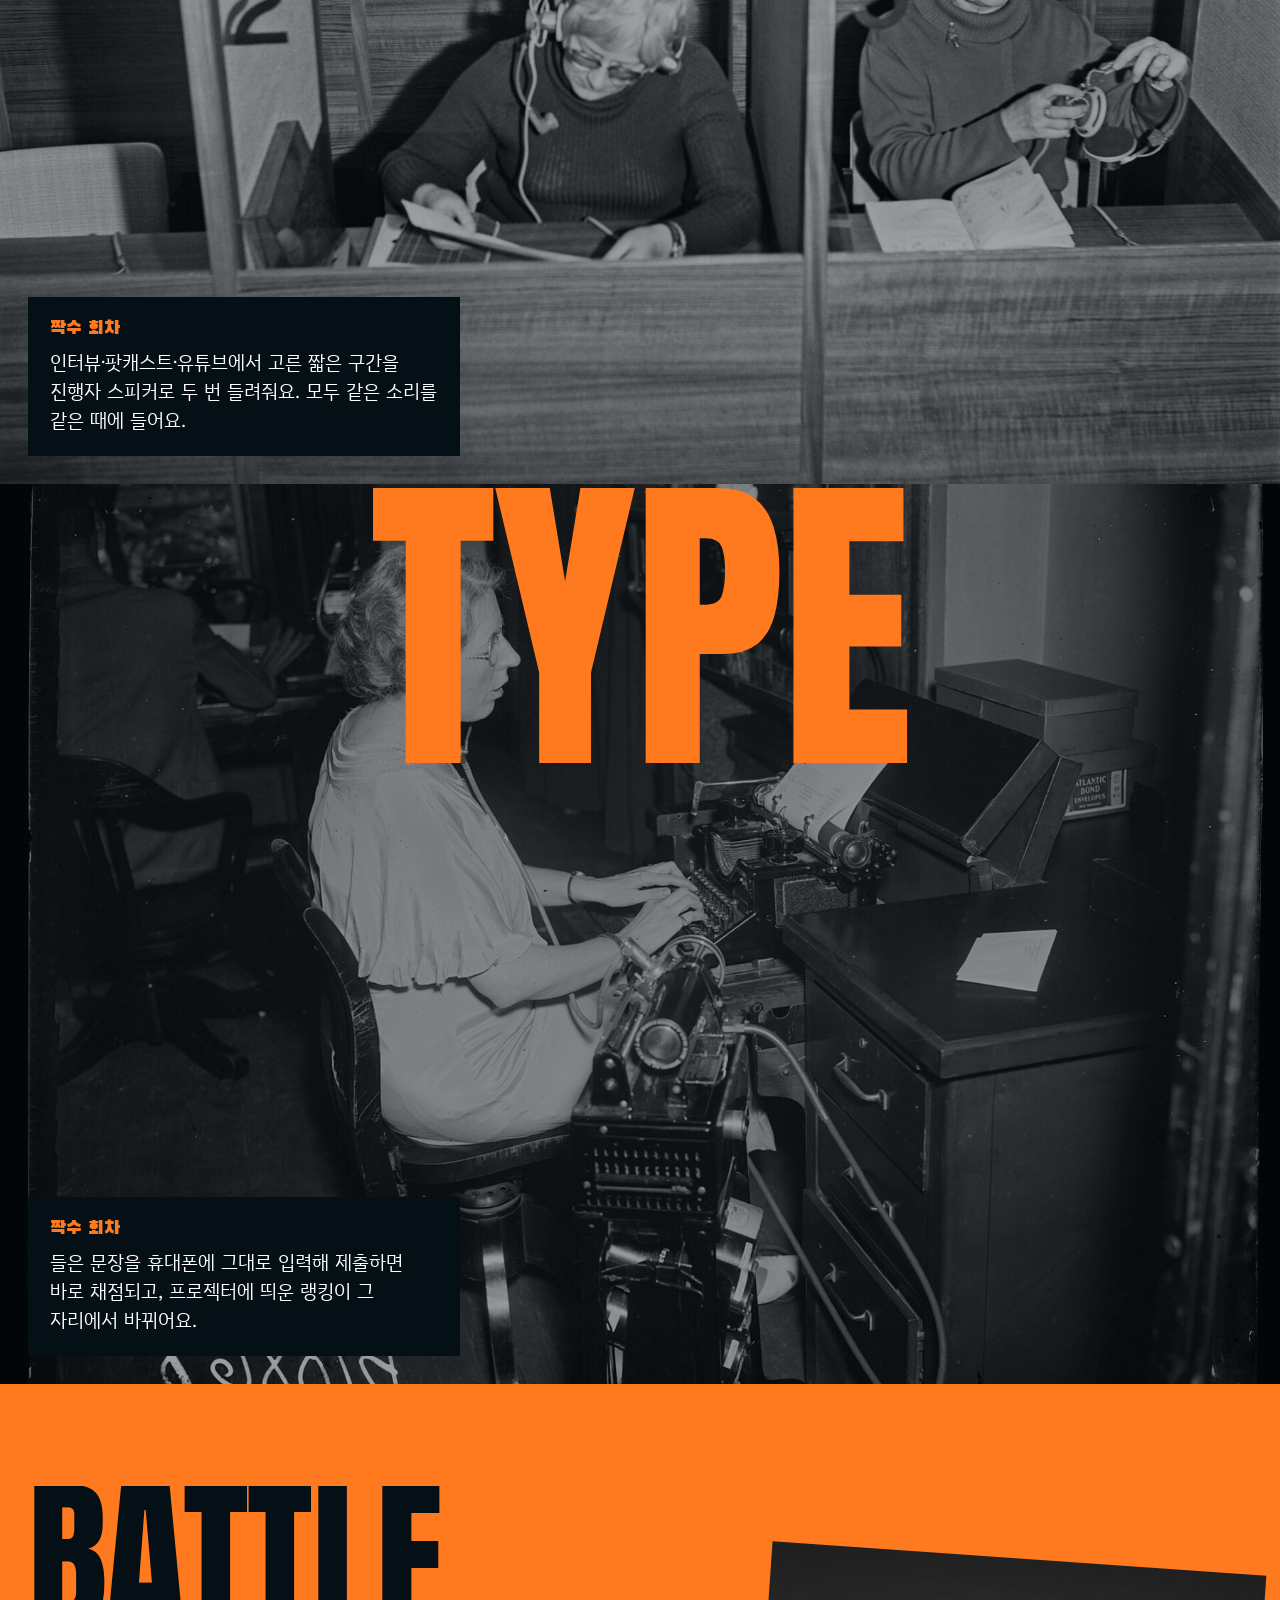
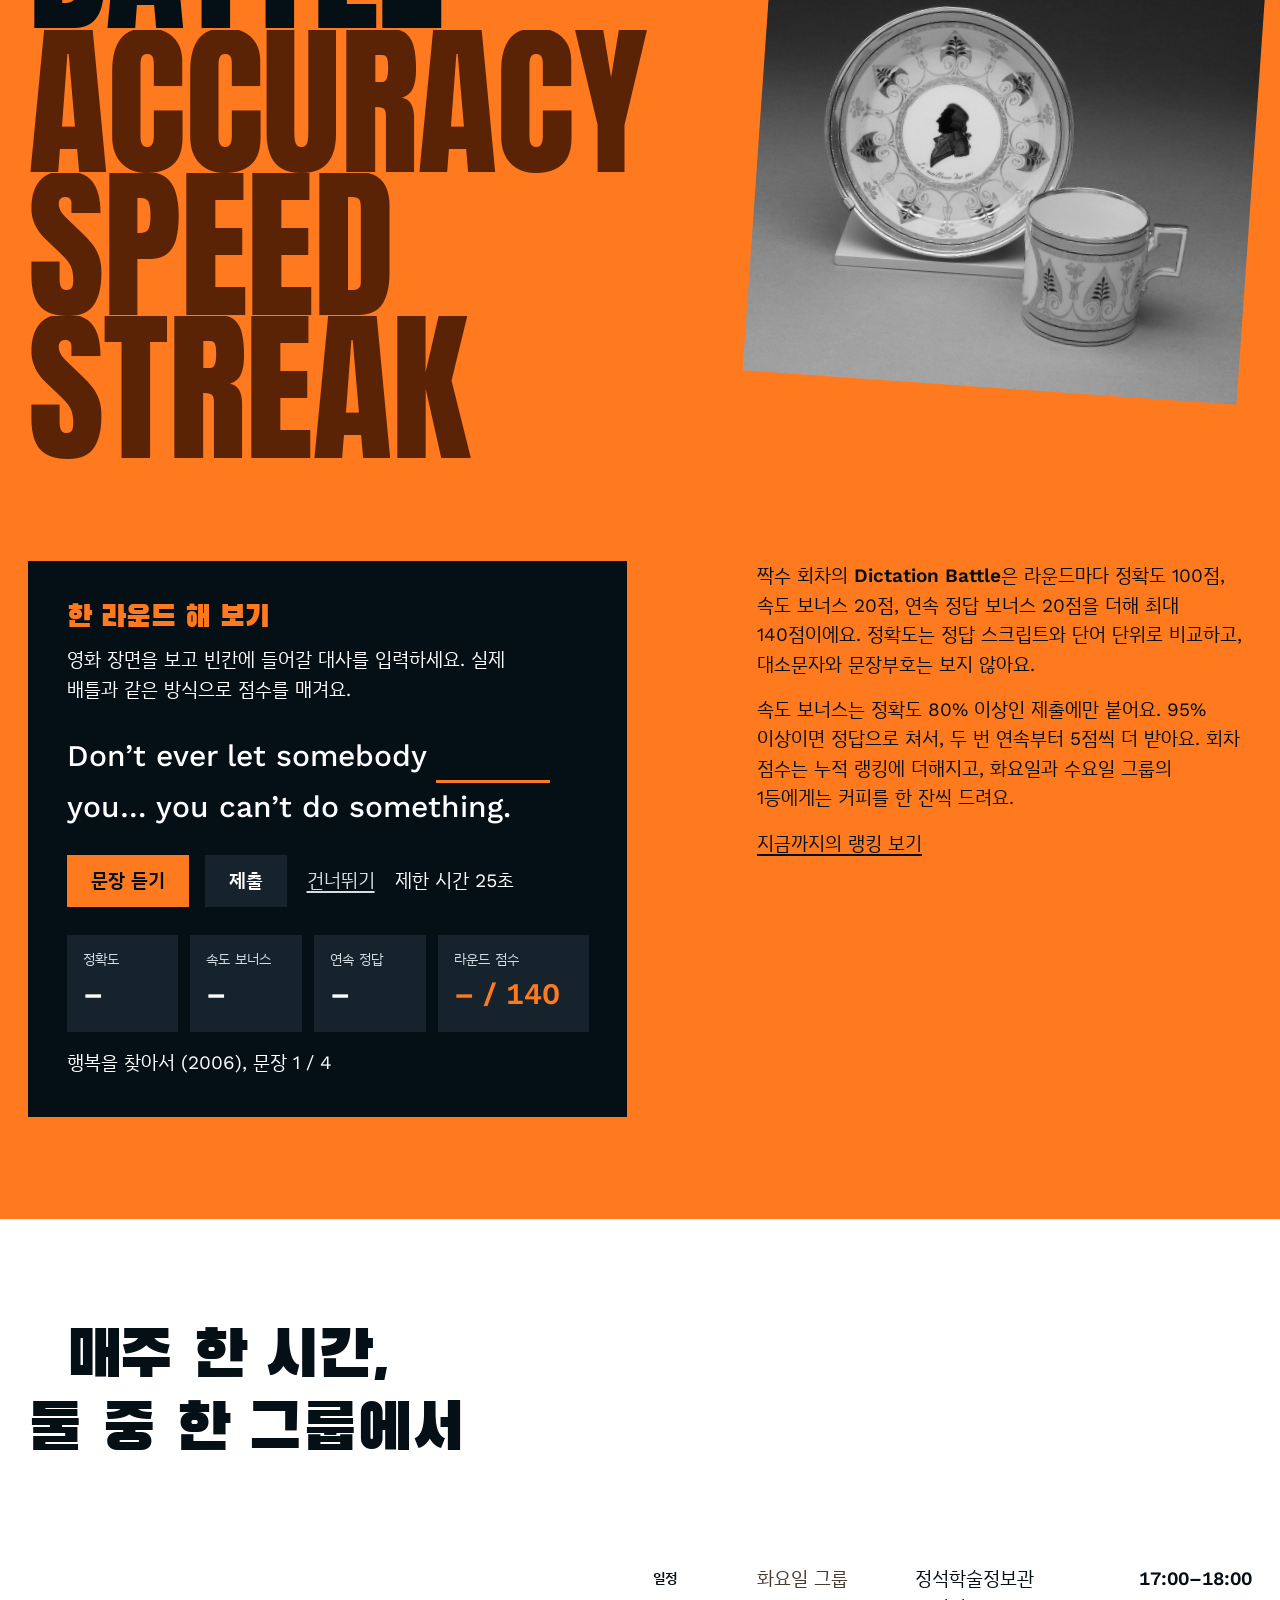
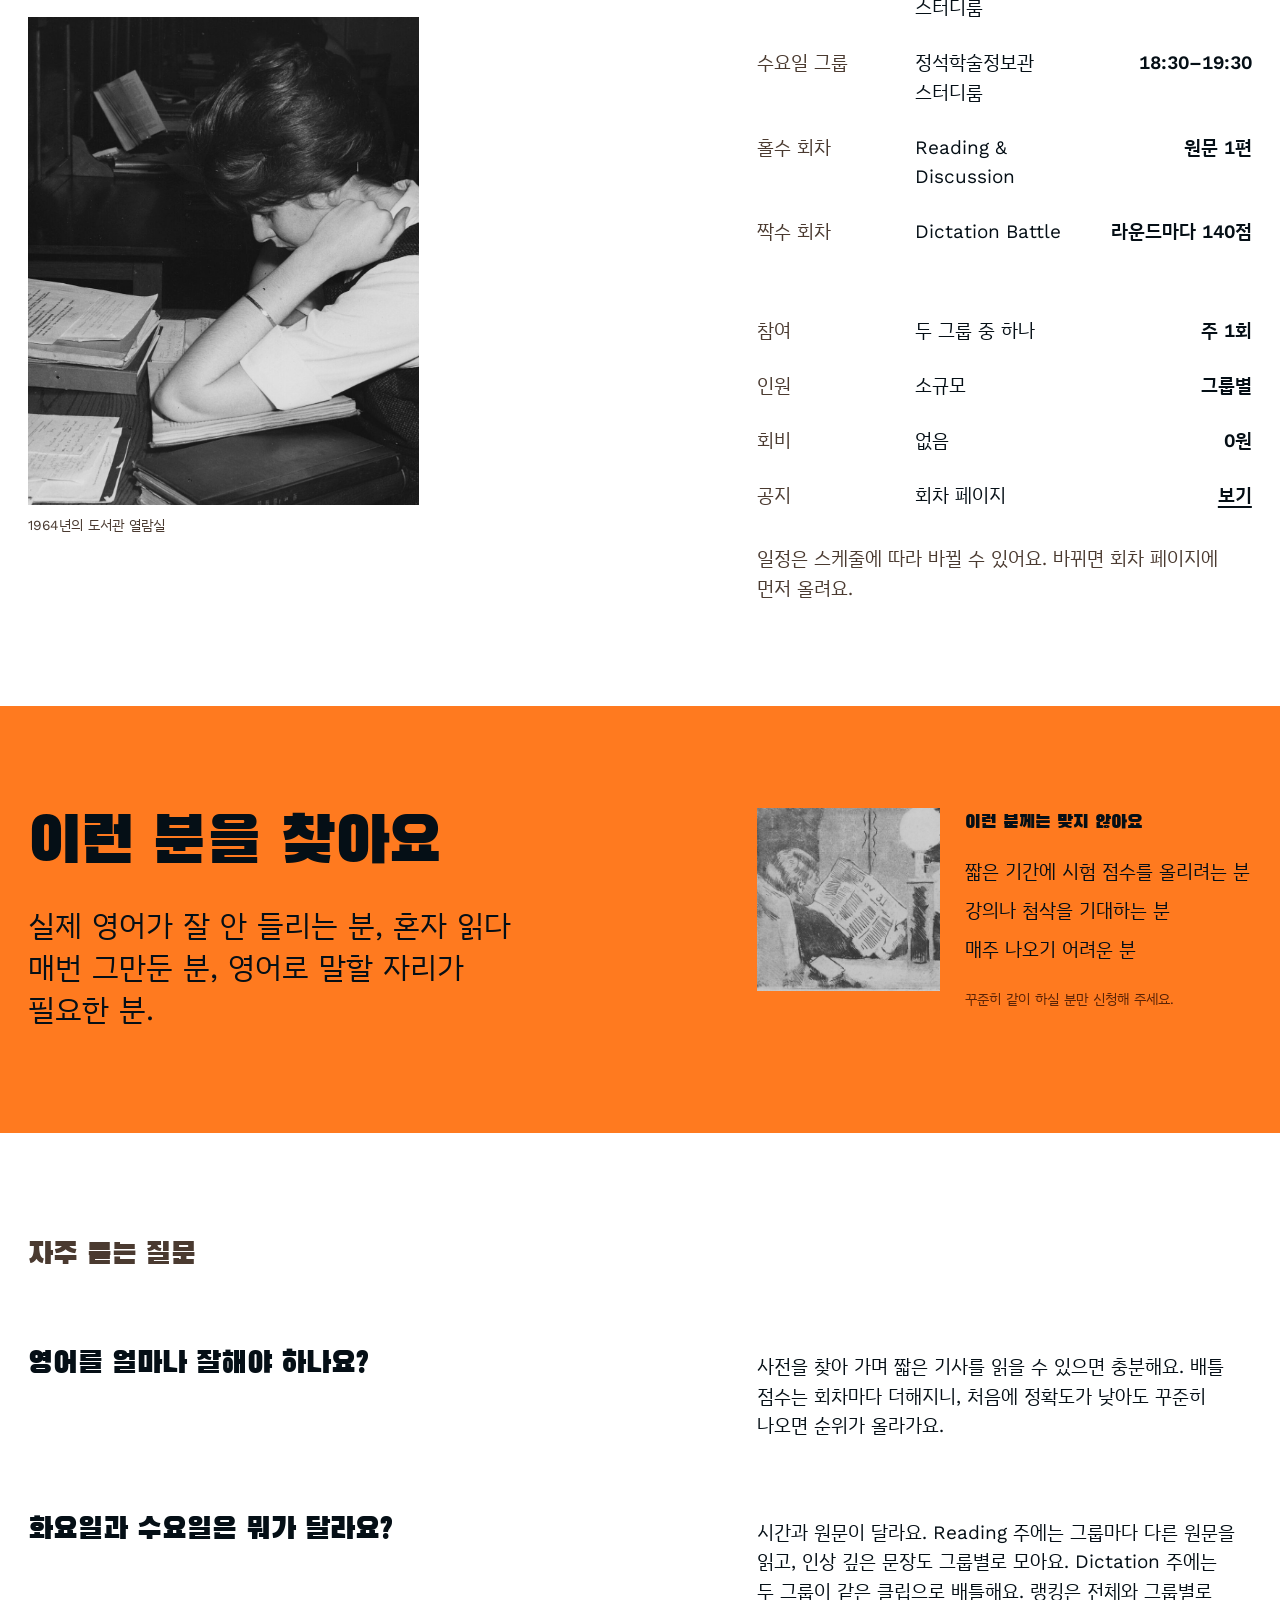
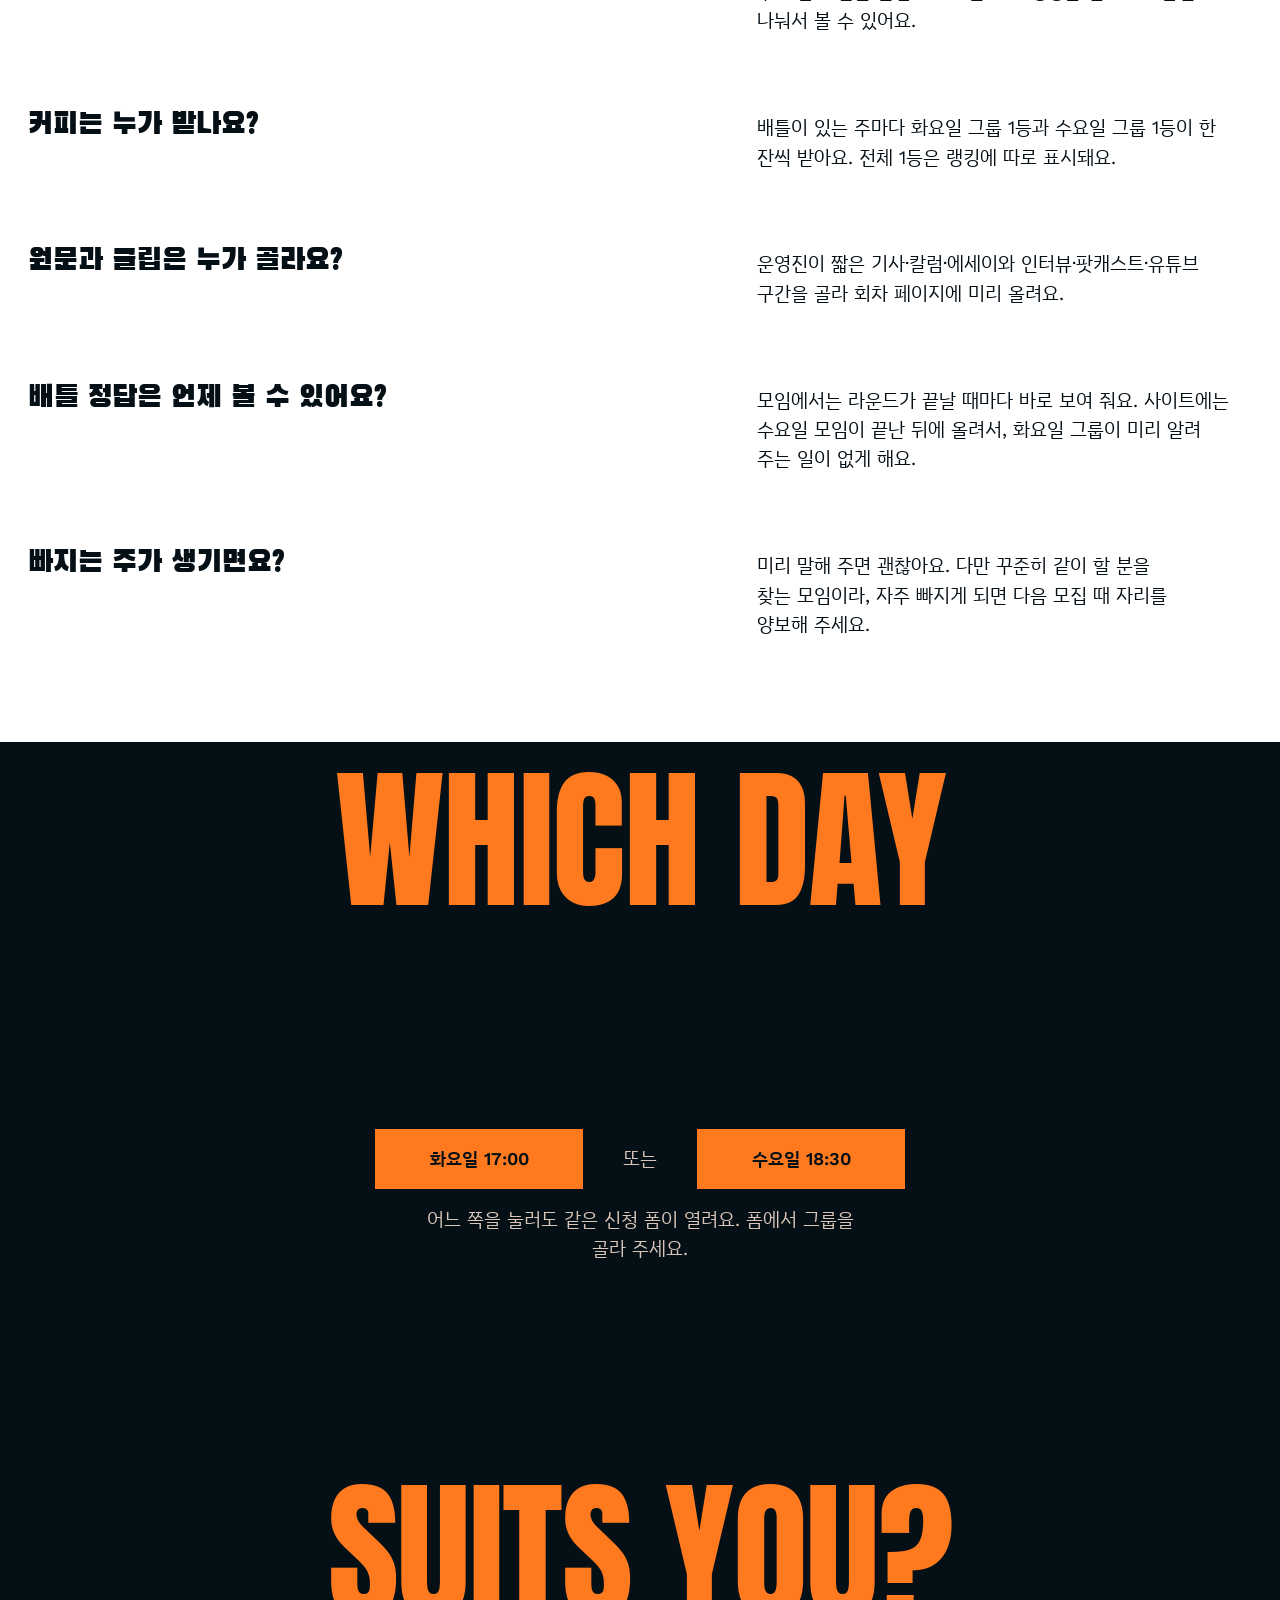
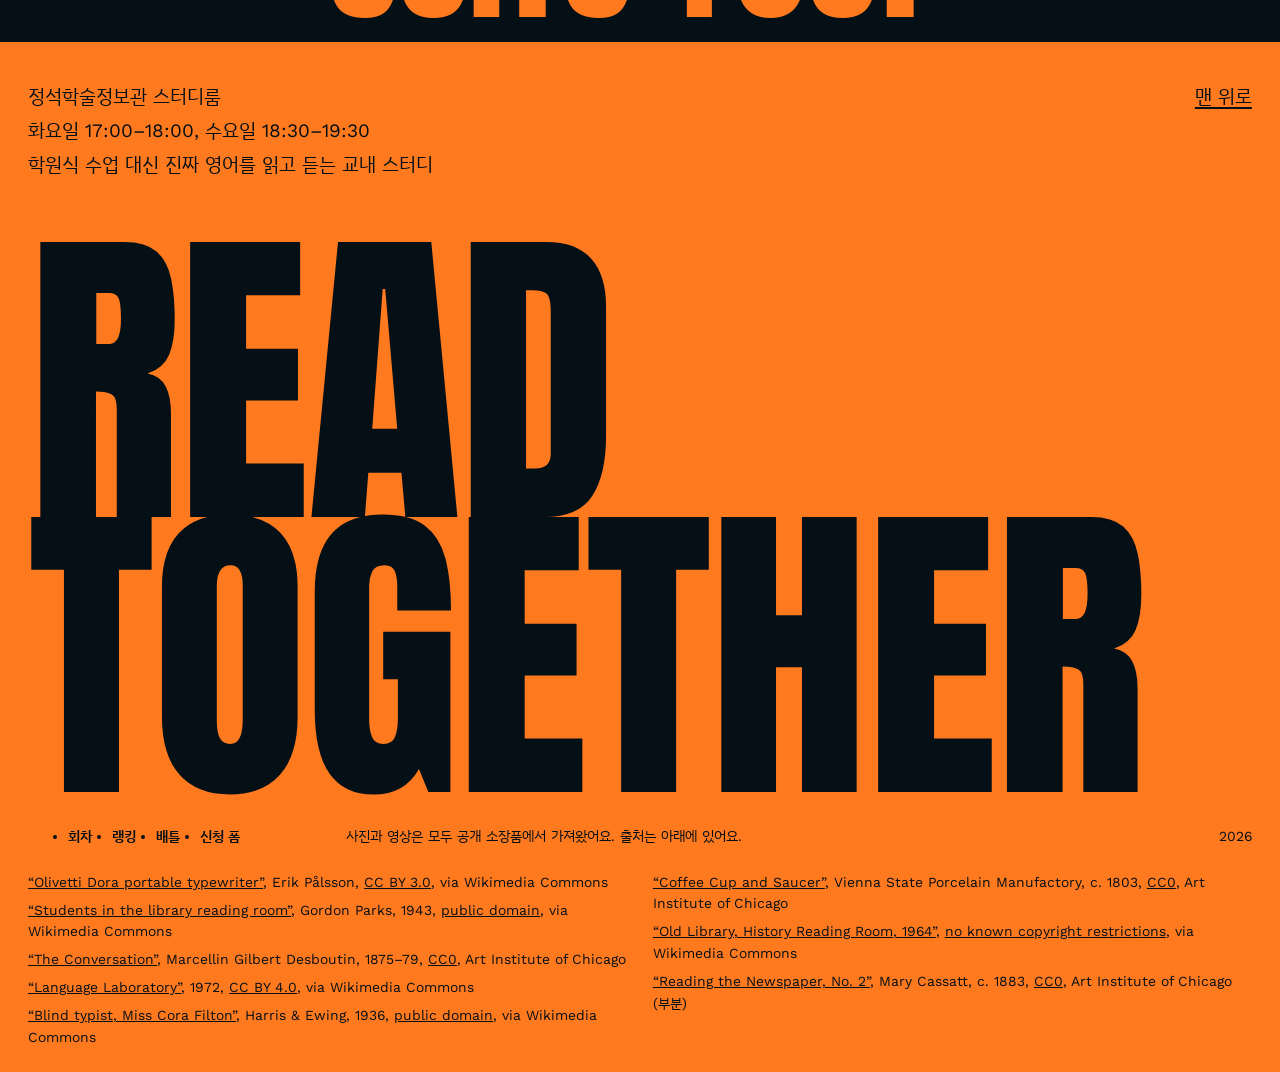
==== commit ce44d758: "Split Tuesday and Wednesday readings into separate articles The two groups now read different articl" ====
--- a/index.html
+++ b/index.html
@@ -177,7 +177,7 @@
     </div>
     <div class="faq-row grid" data-reveal>
       <h3>화요일과 수요일은 뭐가 달라요?</h3>
-      <p>시간만 달라요. 같은 주에는 두 그룹이 같은 원문과 클립을 써요. 랭킹은 전체와 그룹별로 나눠서 볼 수 있어요.</p>
+      <p>시간과 원문이 달라요. Reading 주에는 그룹마다 다른 원문을 읽고, 인상 깊은 문장도 그룹별로 모아요. Dictation 주에는 두 그룹이 같은 클립으로 배틀해요. 랭킹은 전체와 그룹별로 나눠서 볼 수 있어요.</p>
     </div>
     <div class="faq-row grid" data-reveal>
       <h3>커피는 누가 받나요?</h3>
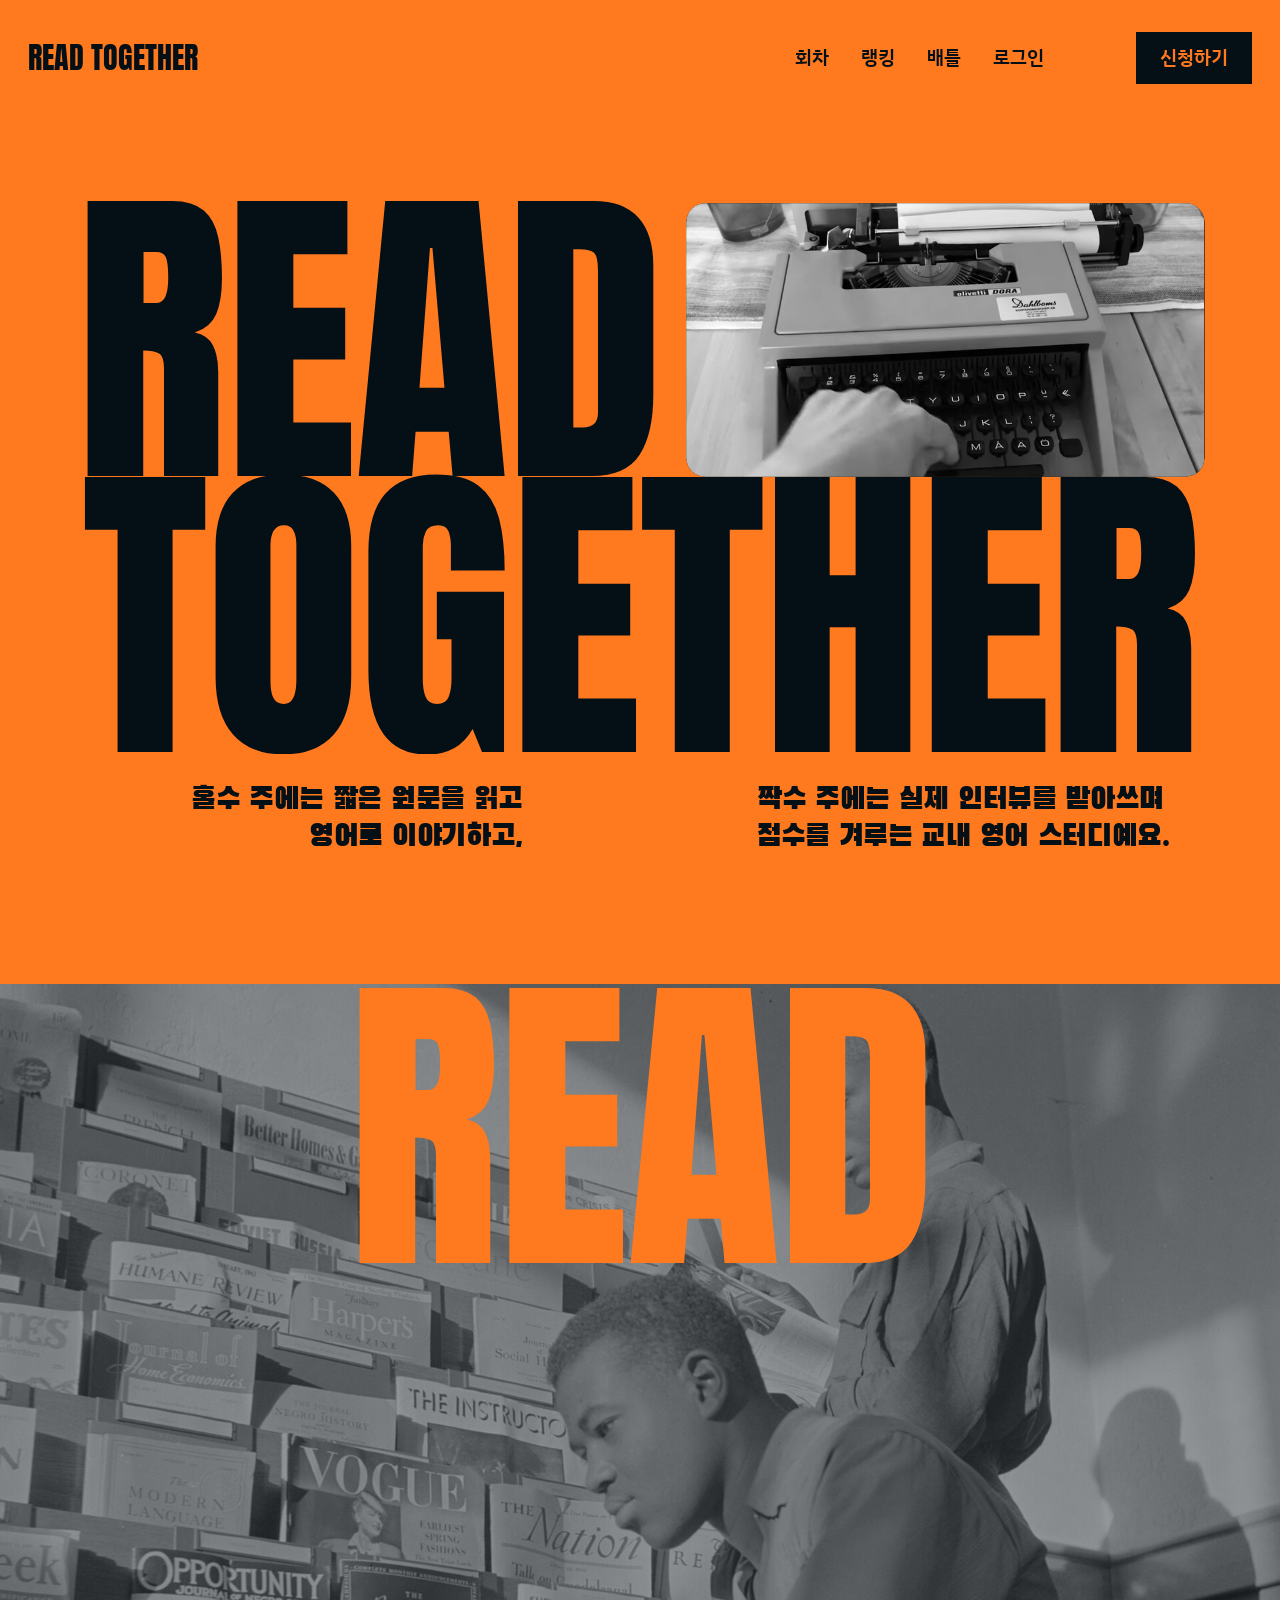
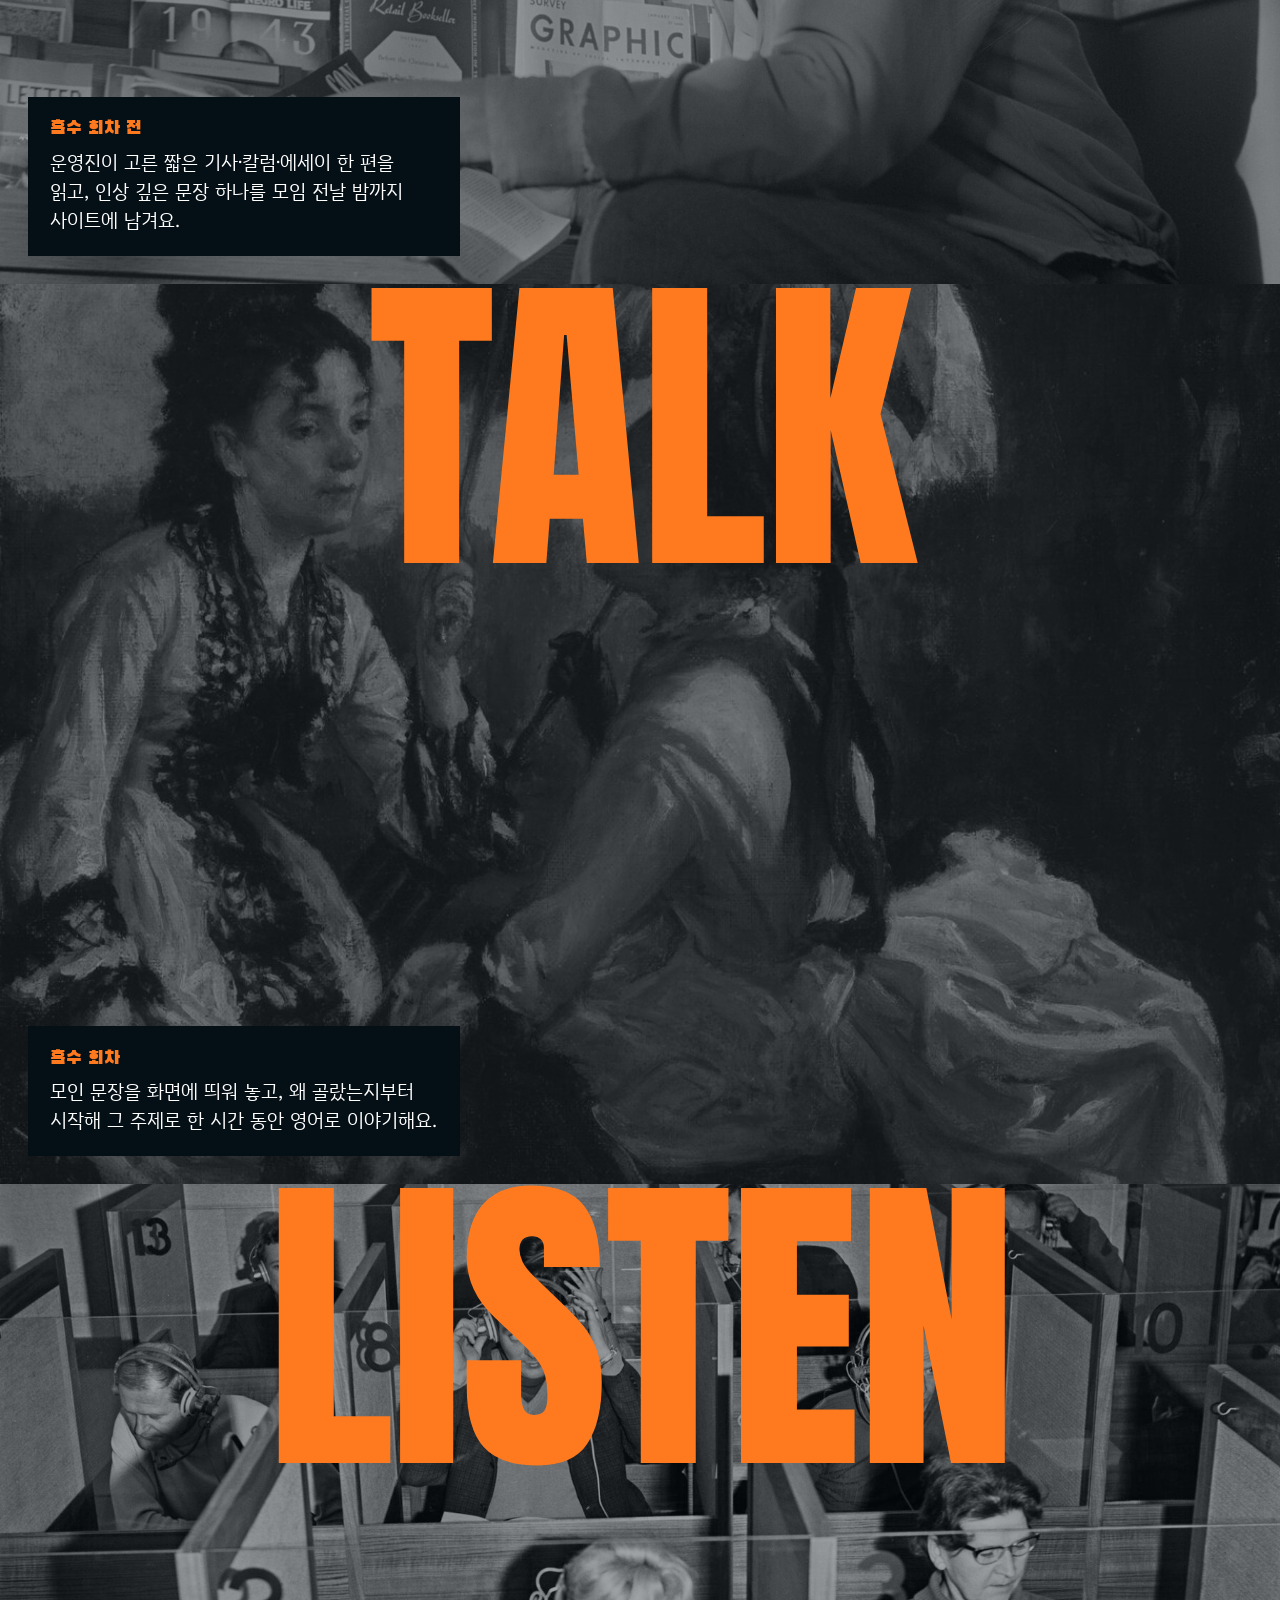
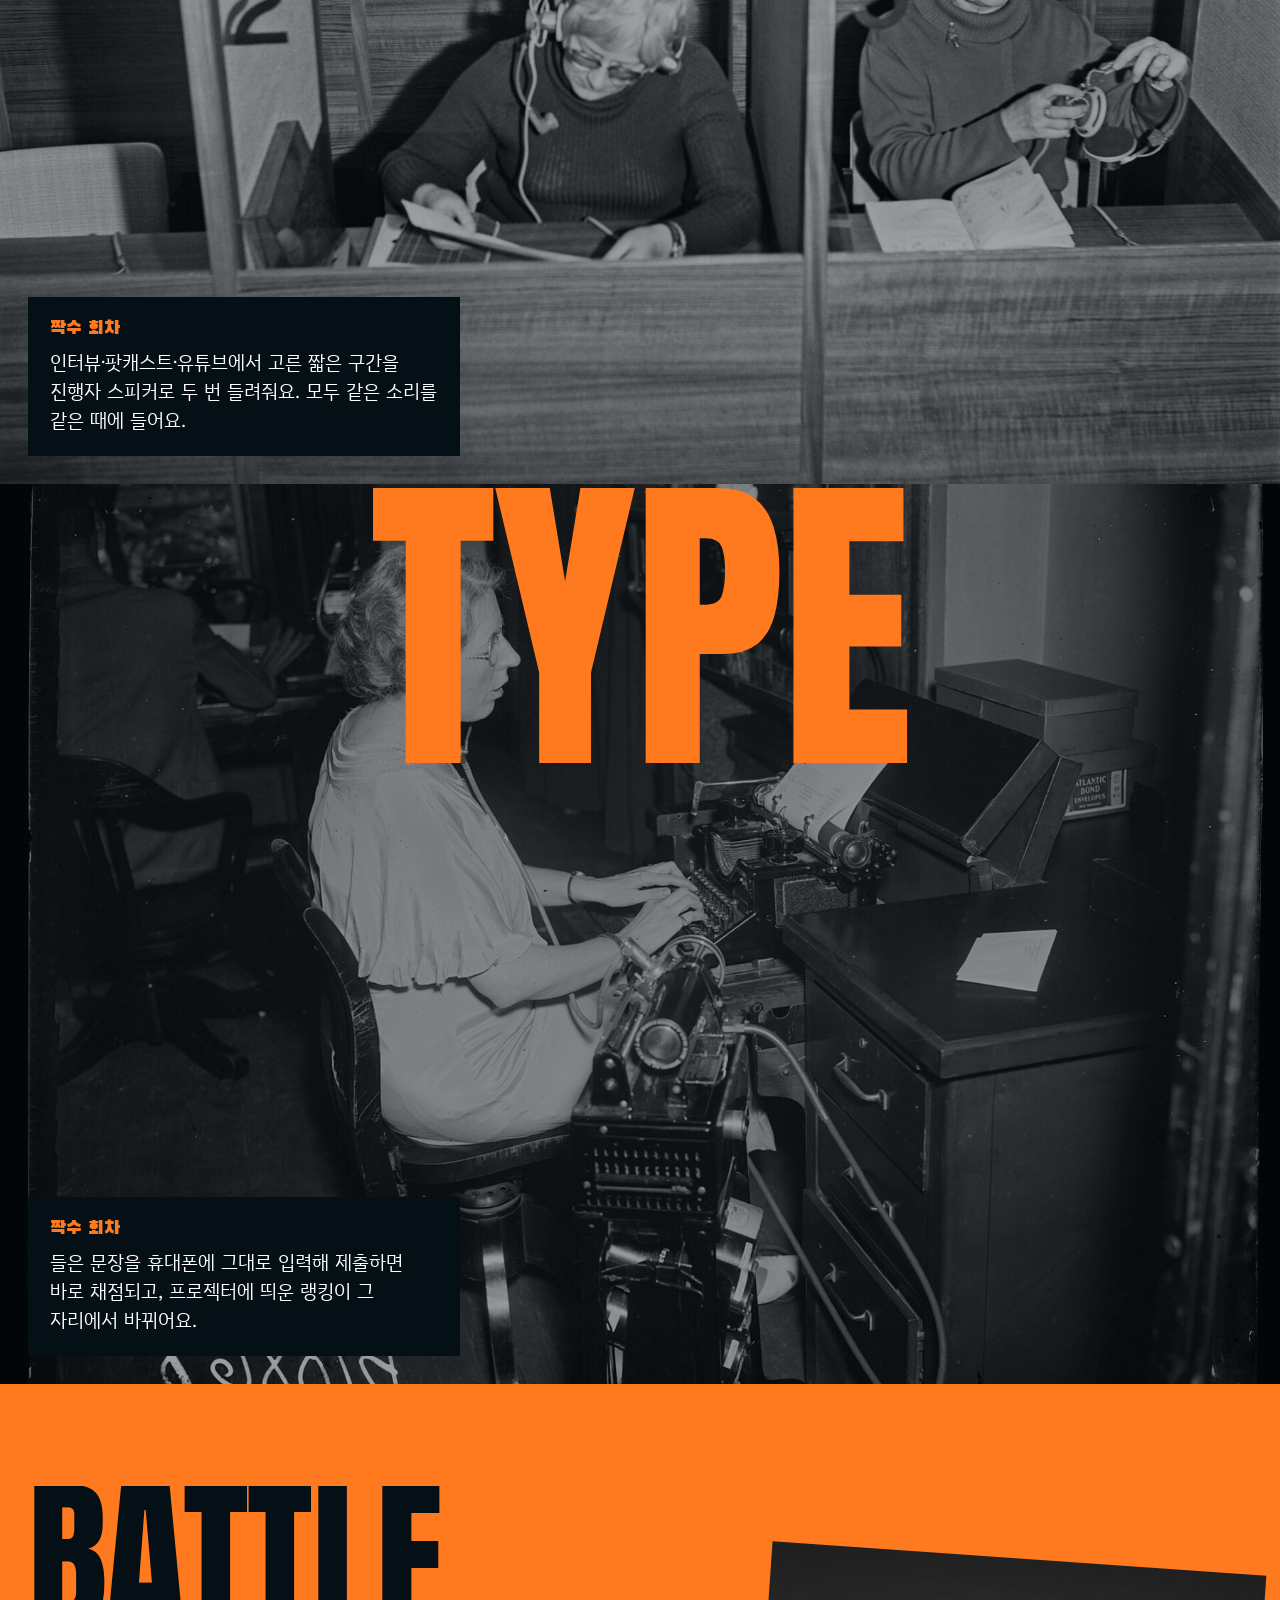
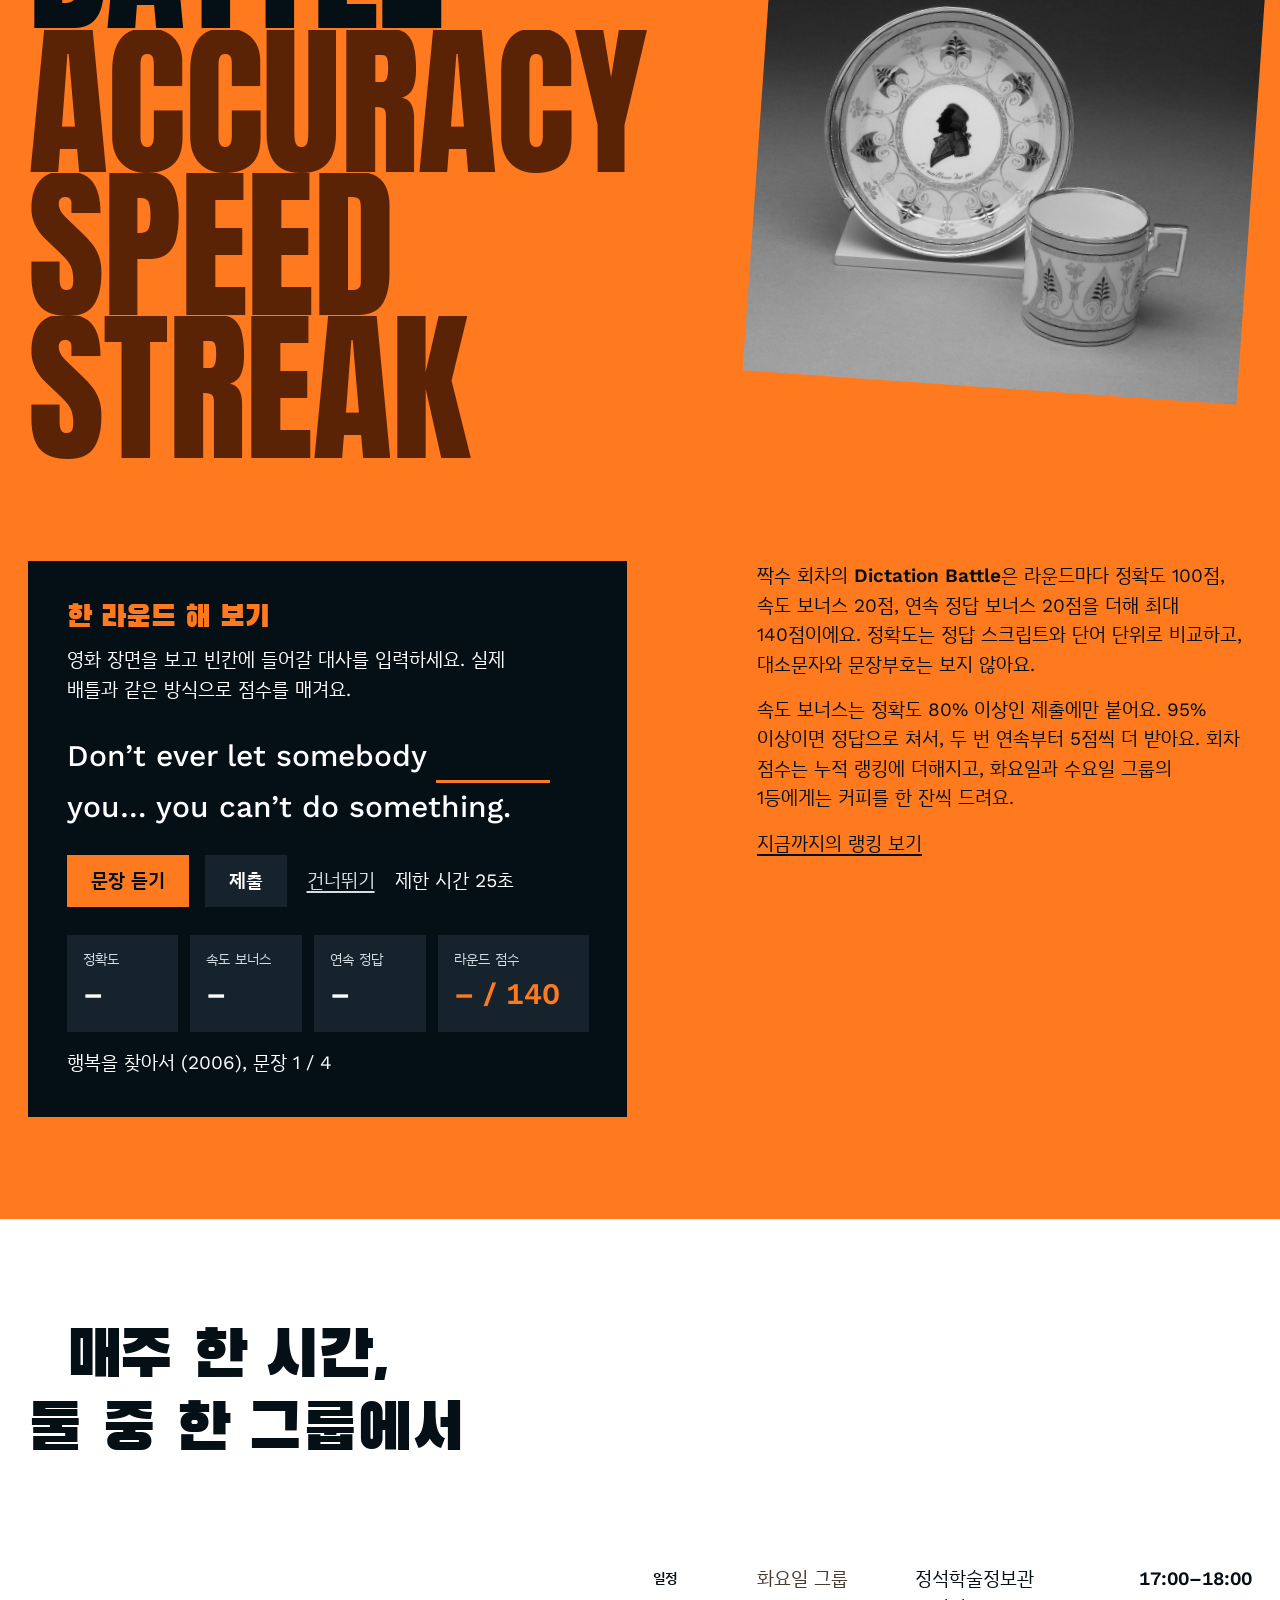
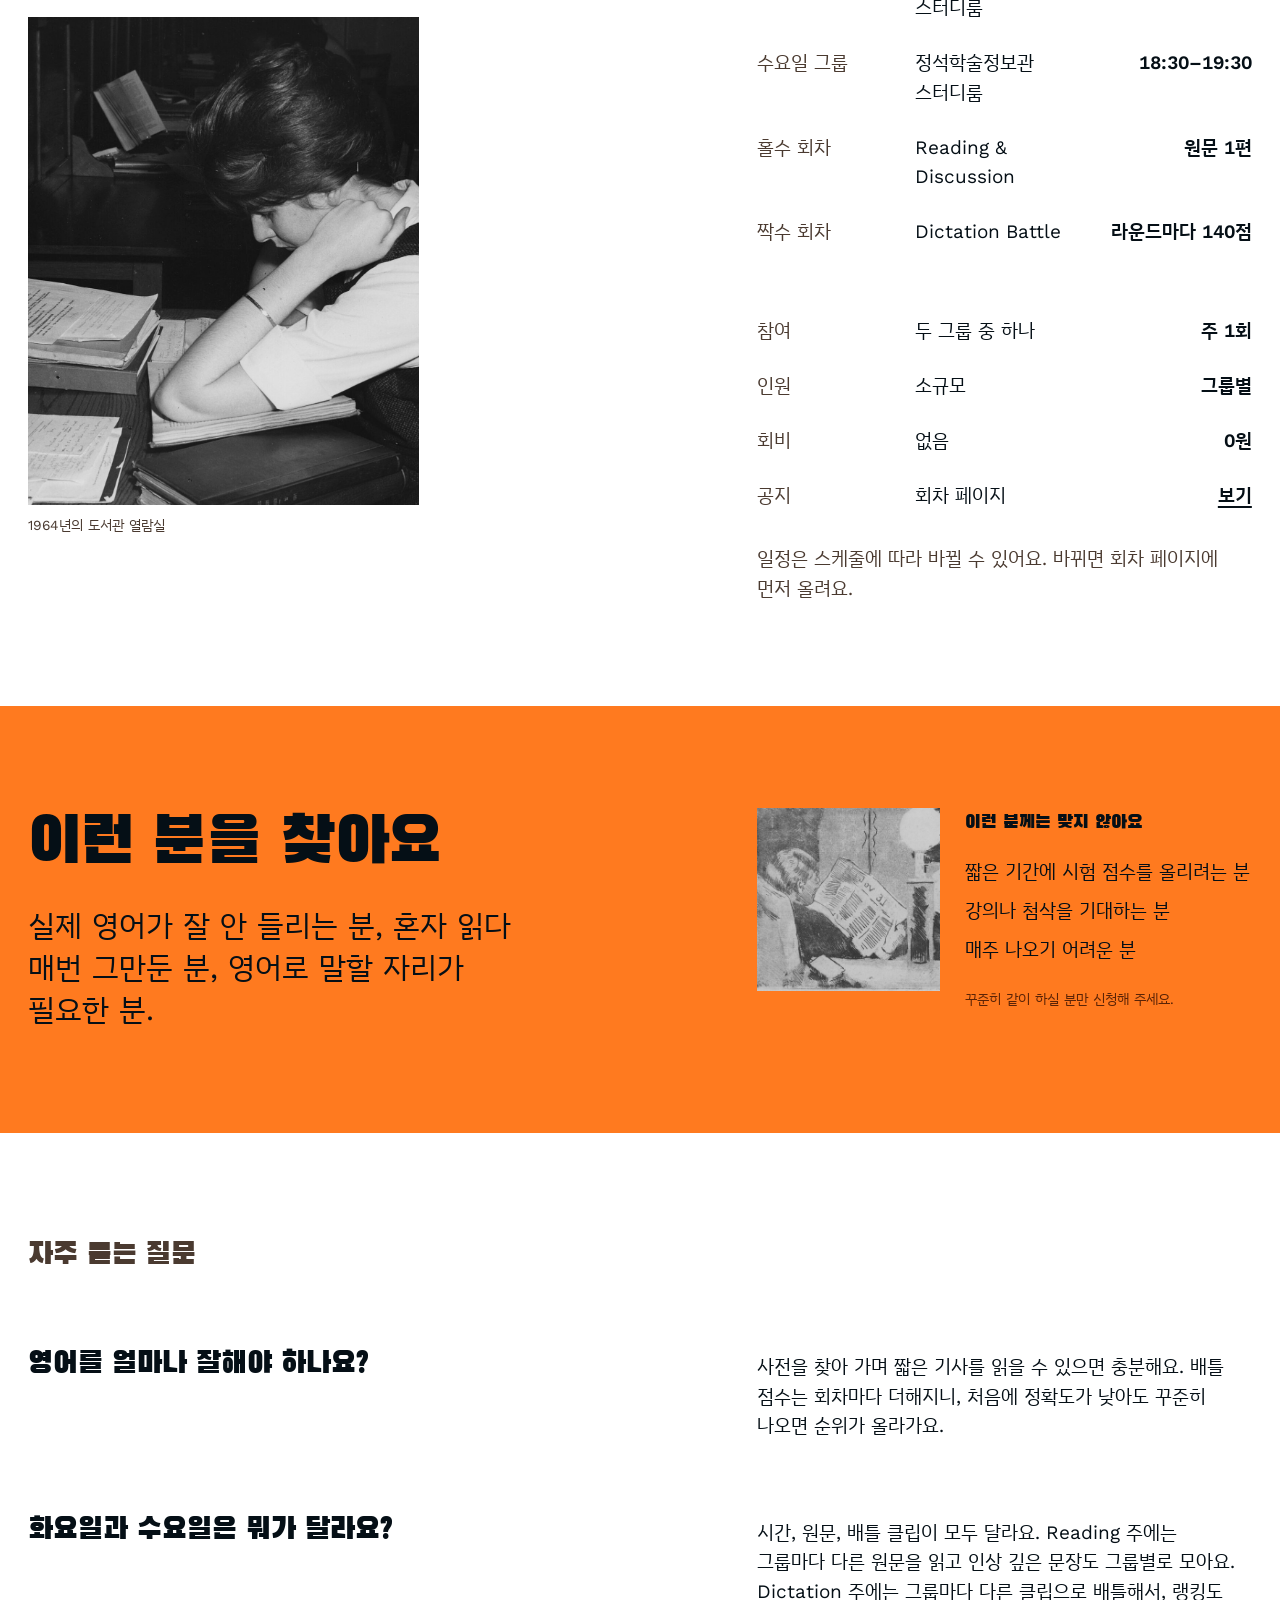
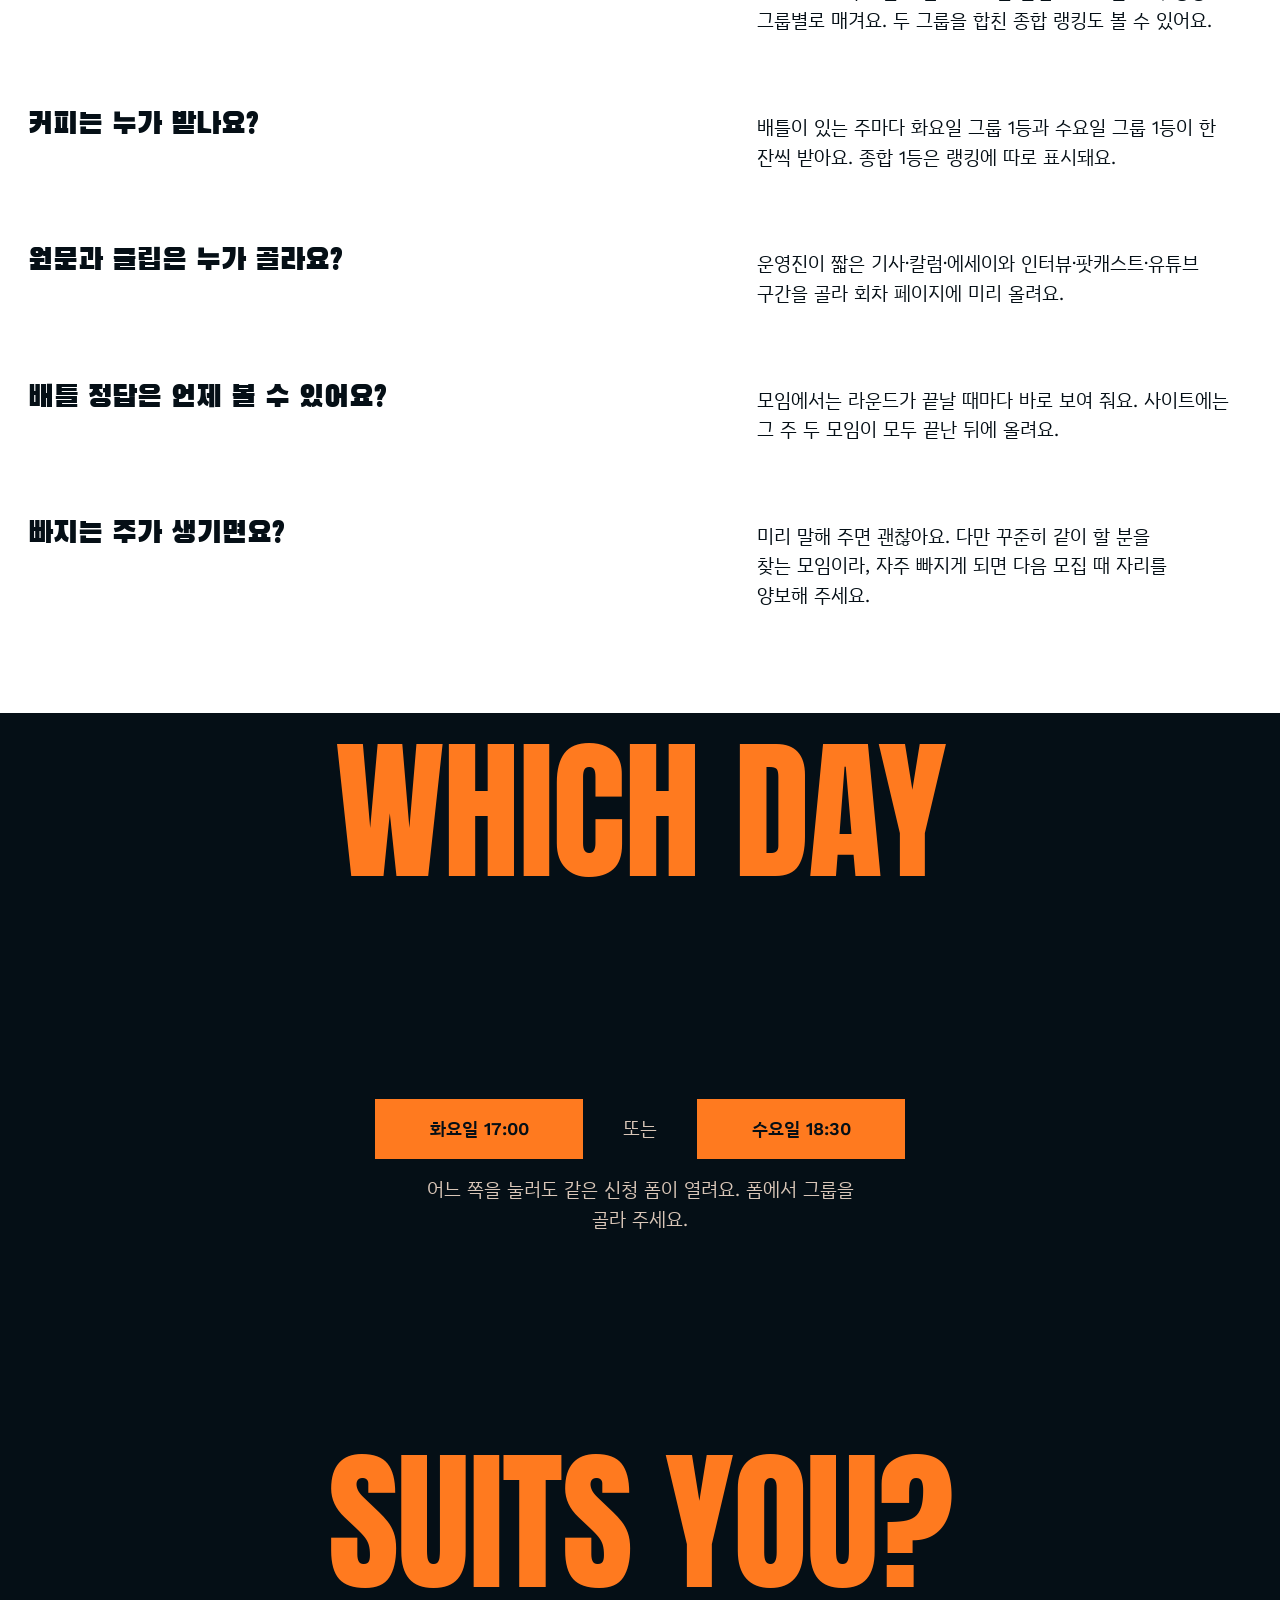
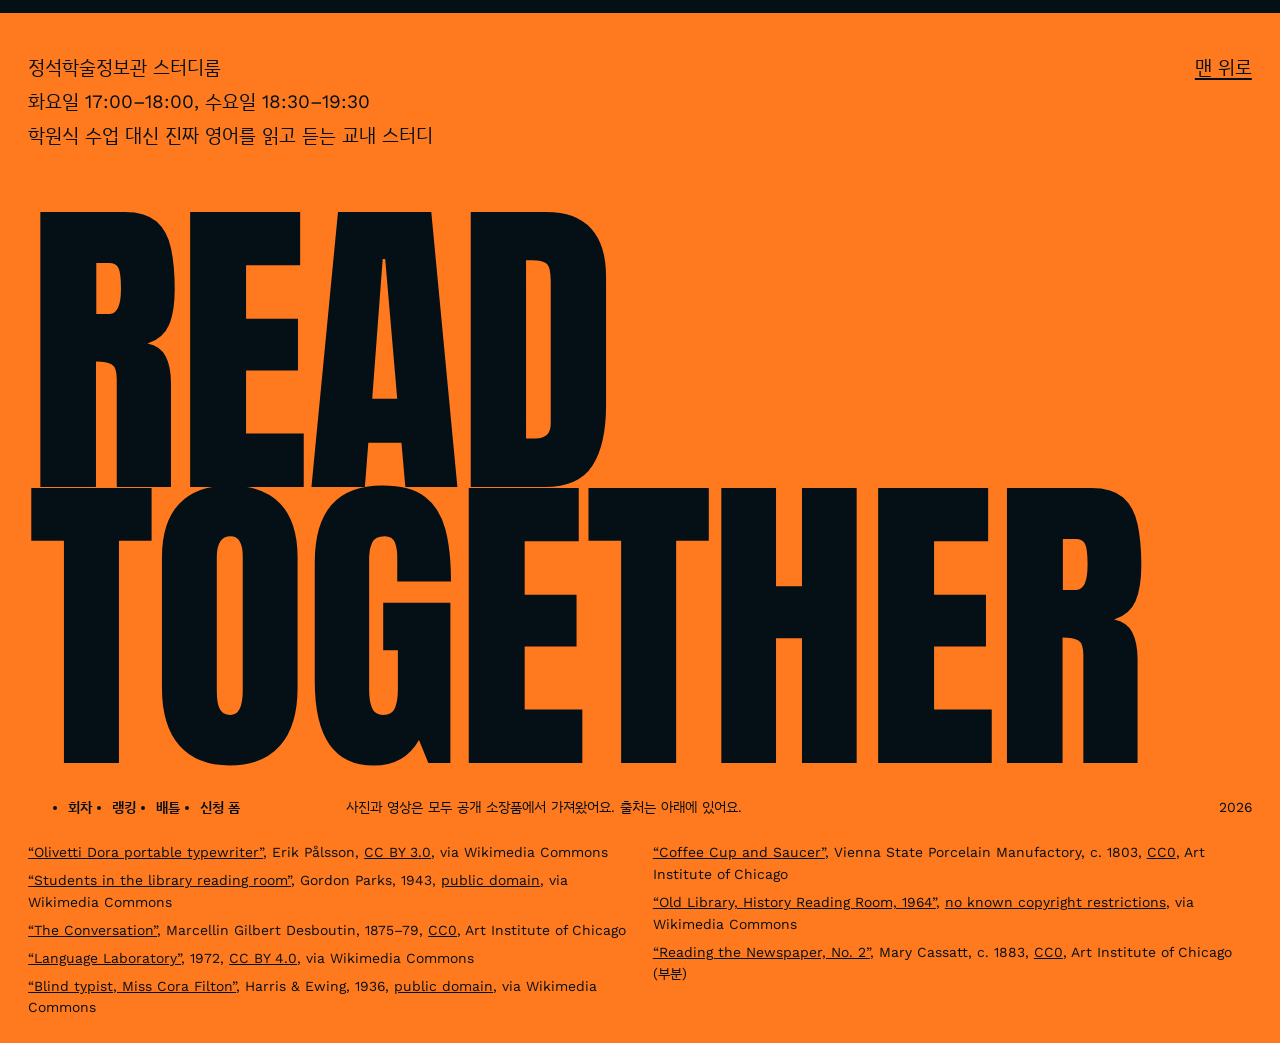
==== commit 9390bf86: "Give each group its own battle clips and ranking, keep 종합 The Tuesday and Wednesday groups now battl" ====
--- a/index.html
+++ b/index.html
@@ -177,11 +177,11 @@
     </div>
     <div class="faq-row grid" data-reveal>
       <h3>화요일과 수요일은 뭐가 달라요?</h3>
-      <p>시간과 원문이 달라요. Reading 주에는 그룹마다 다른 원문을 읽고, 인상 깊은 문장도 그룹별로 모아요. Dictation 주에는 두 그룹이 같은 클립으로 배틀해요. 랭킹은 전체와 그룹별로 나눠서 볼 수 있어요.</p>
+      <p>시간, 원문, 배틀 클립이 모두 달라요. Reading 주에는 그룹마다 다른 원문을 읽고 인상 깊은 문장도 그룹별로 모아요. Dictation 주에는 그룹마다 다른 클립으로 배틀해서, 랭킹도 그룹별로 매겨요. 두 그룹을 합친 종합 랭킹도 볼 수 있어요.</p>
     </div>
     <div class="faq-row grid" data-reveal>
       <h3>커피는 누가 받나요?</h3>
-      <p>배틀이 있는 주마다 화요일 그룹 1등과 수요일 그룹 1등이 한 잔씩 받아요. 전체 1등은 랭킹에 따로 표시돼요.</p>
+      <p>배틀이 있는 주마다 화요일 그룹 1등과 수요일 그룹 1등이 한 잔씩 받아요. 종합 1등은 랭킹에 따로 표시돼요.</p>
     </div>
     <div class="faq-row grid" data-reveal>
       <h3>원문과 클립은 누가 골라요?</h3>
@@ -189,7 +189,7 @@
     </div>
     <div class="faq-row grid" data-reveal>
       <h3>배틀 정답은 언제 볼 수 있어요?</h3>
-      <p>모임에서는 라운드가 끝날 때마다 바로 보여 줘요. 사이트에는 수요일 모임이 끝난 뒤에 올려서, 화요일 그룹이 미리 알려 주는 일이 없게 해요.</p>
+      <p>모임에서는 라운드가 끝날 때마다 바로 보여 줘요. 사이트에는 그 주 두 모임이 모두 끝난 뒤에 올려요.</p>
     </div>
     <div class="faq-row grid" data-reveal>
       <h3>빠지는 주가 생기면요?</h3>
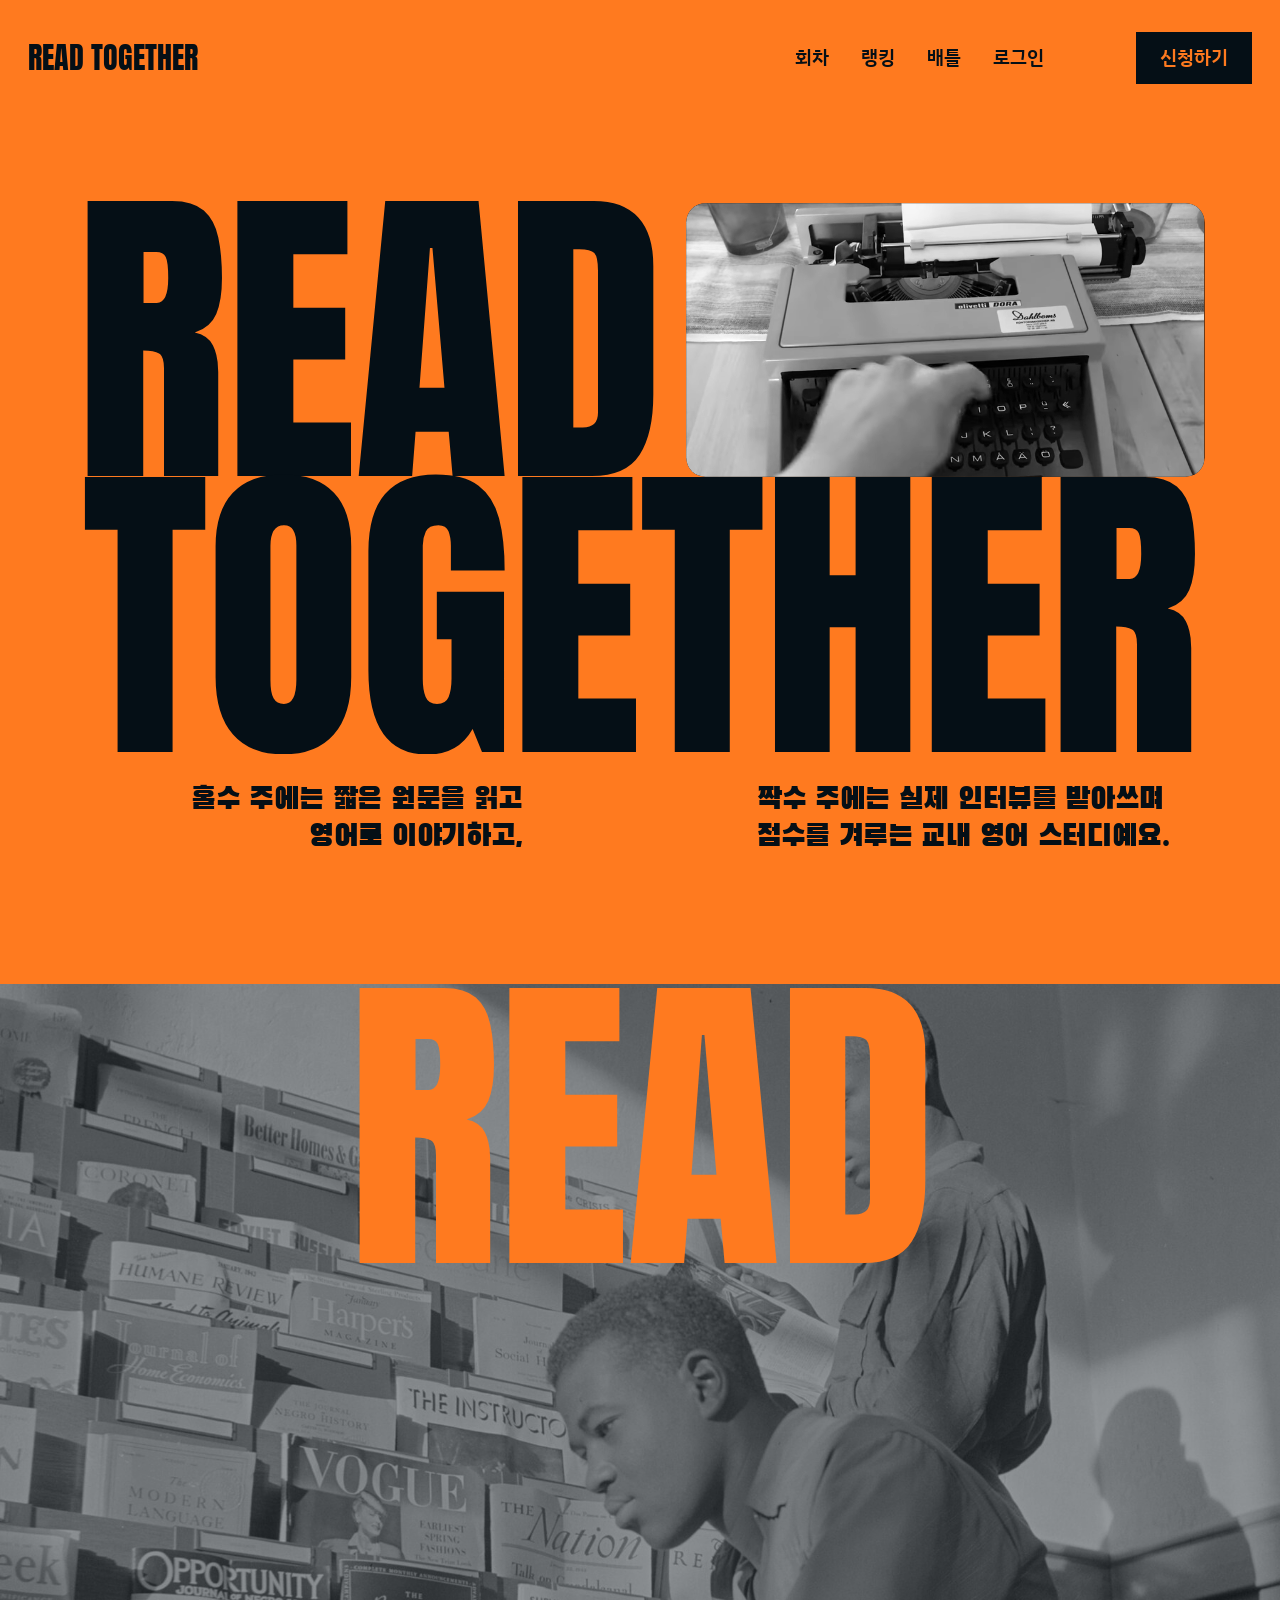
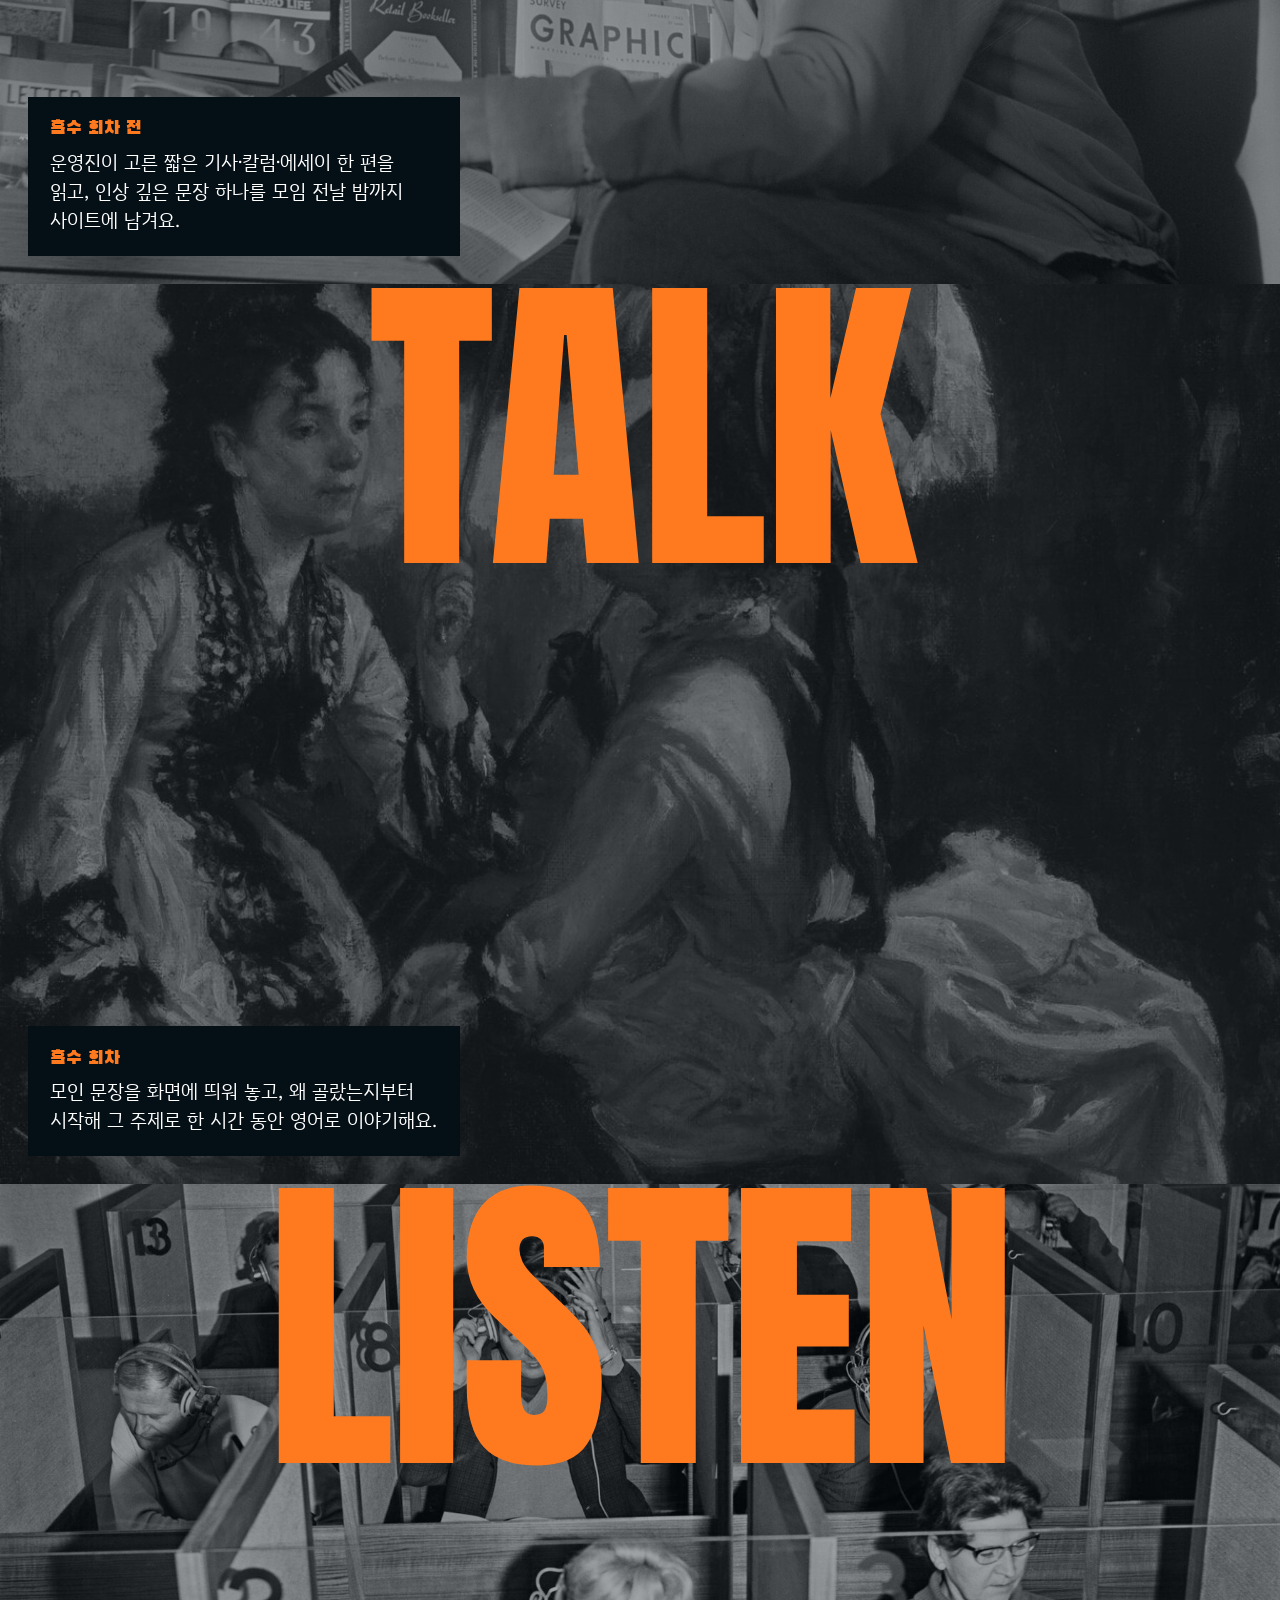
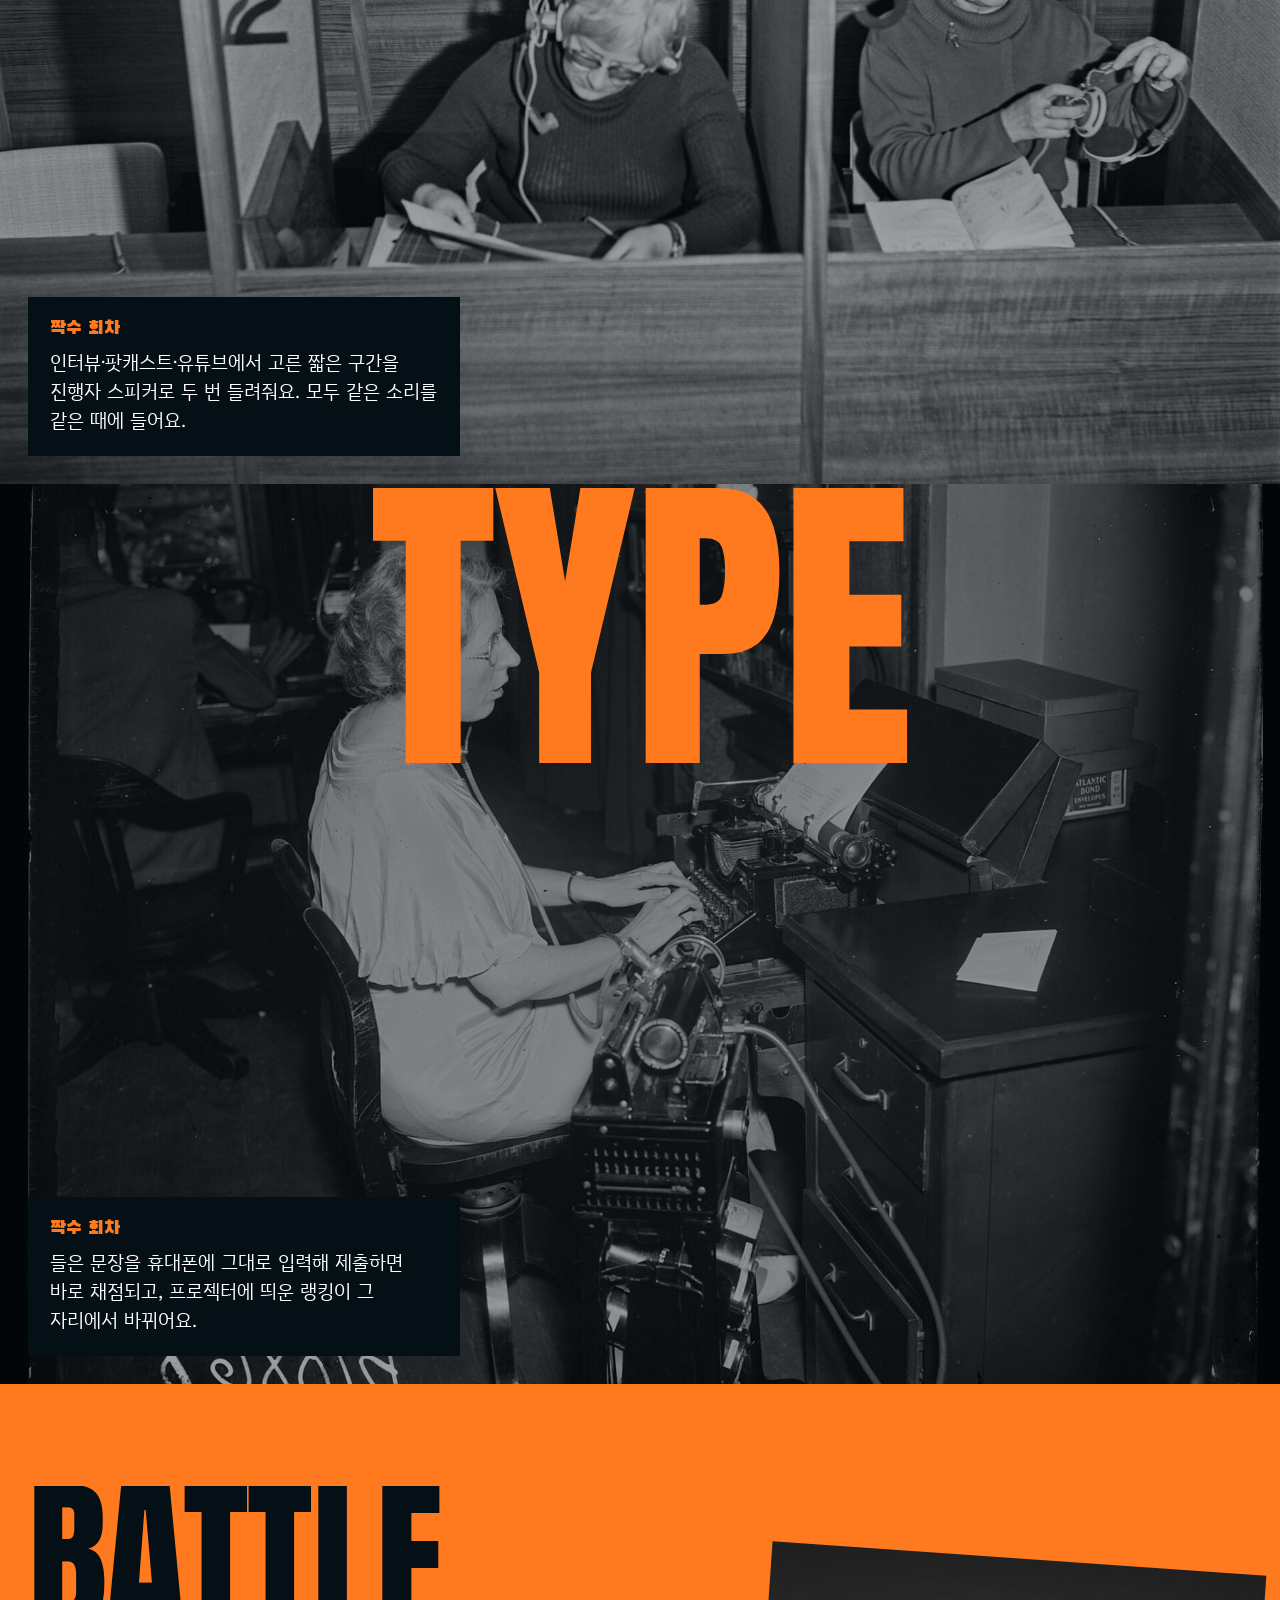
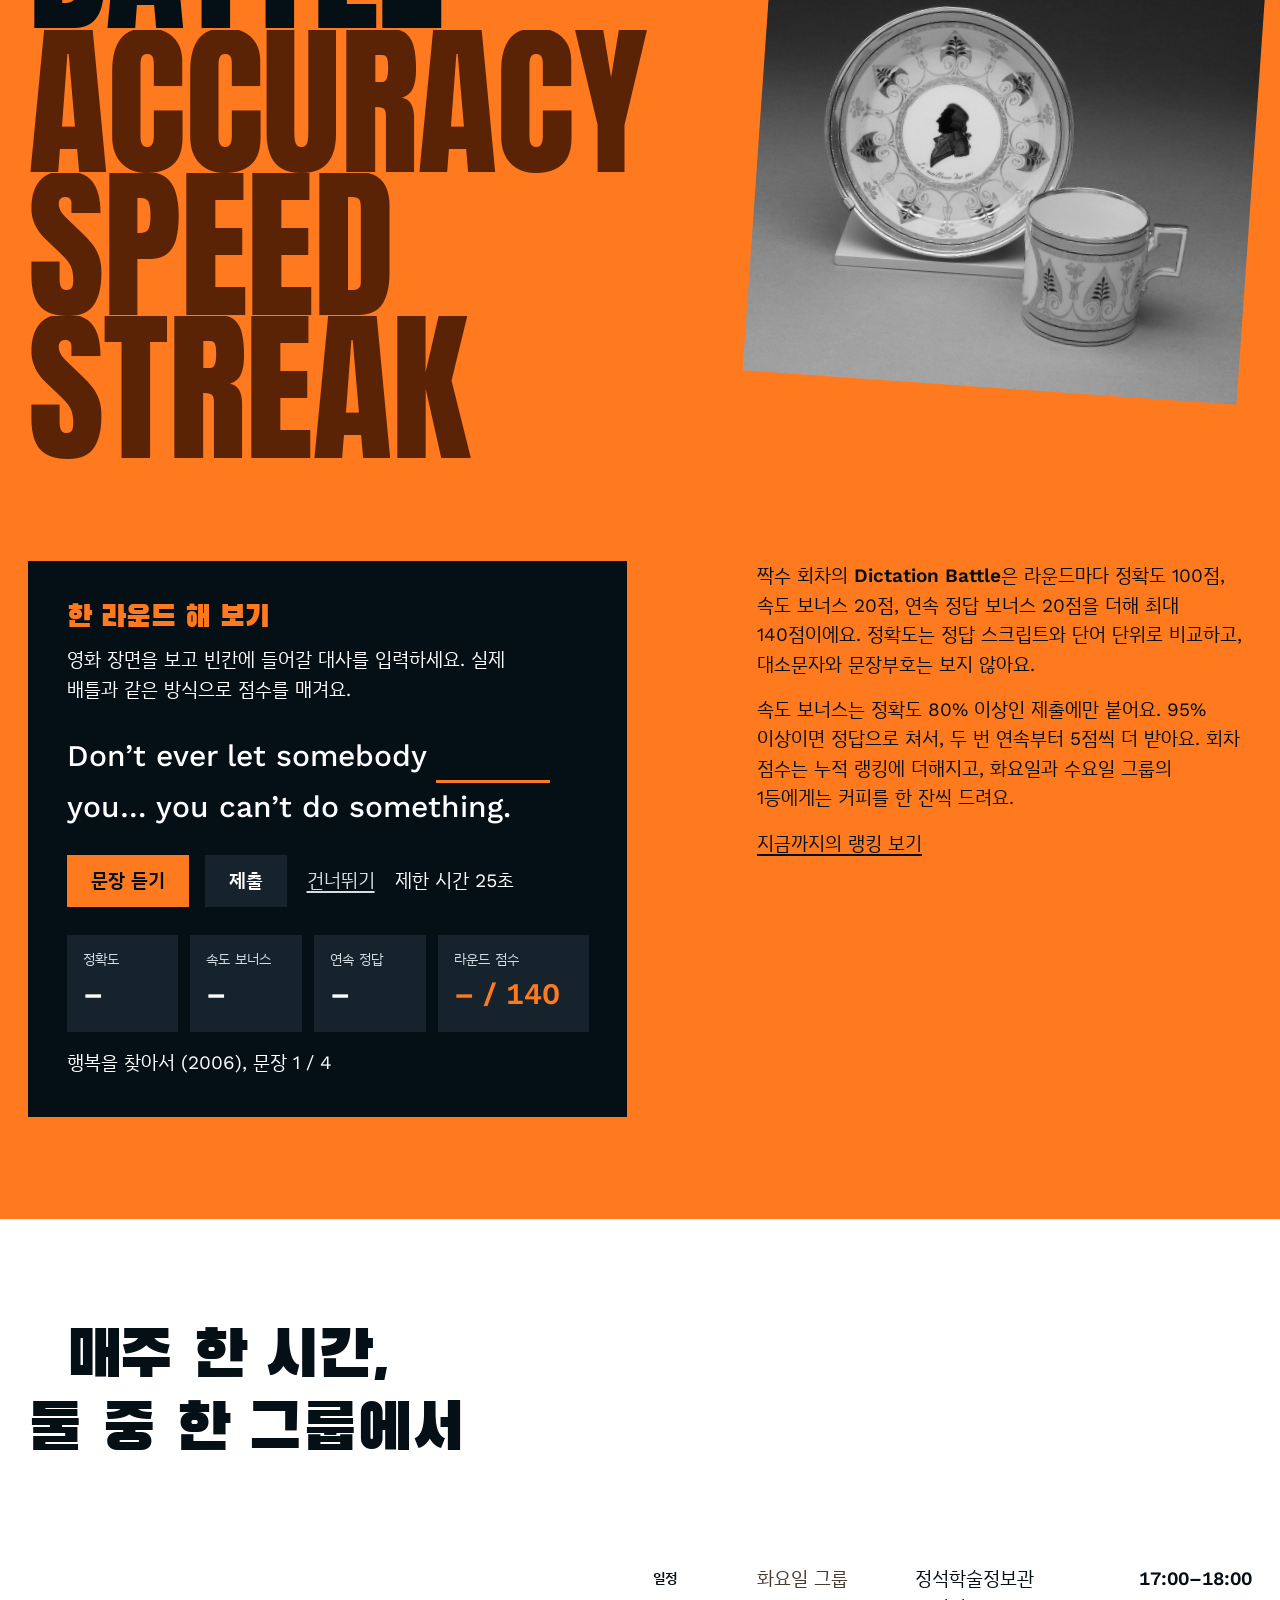
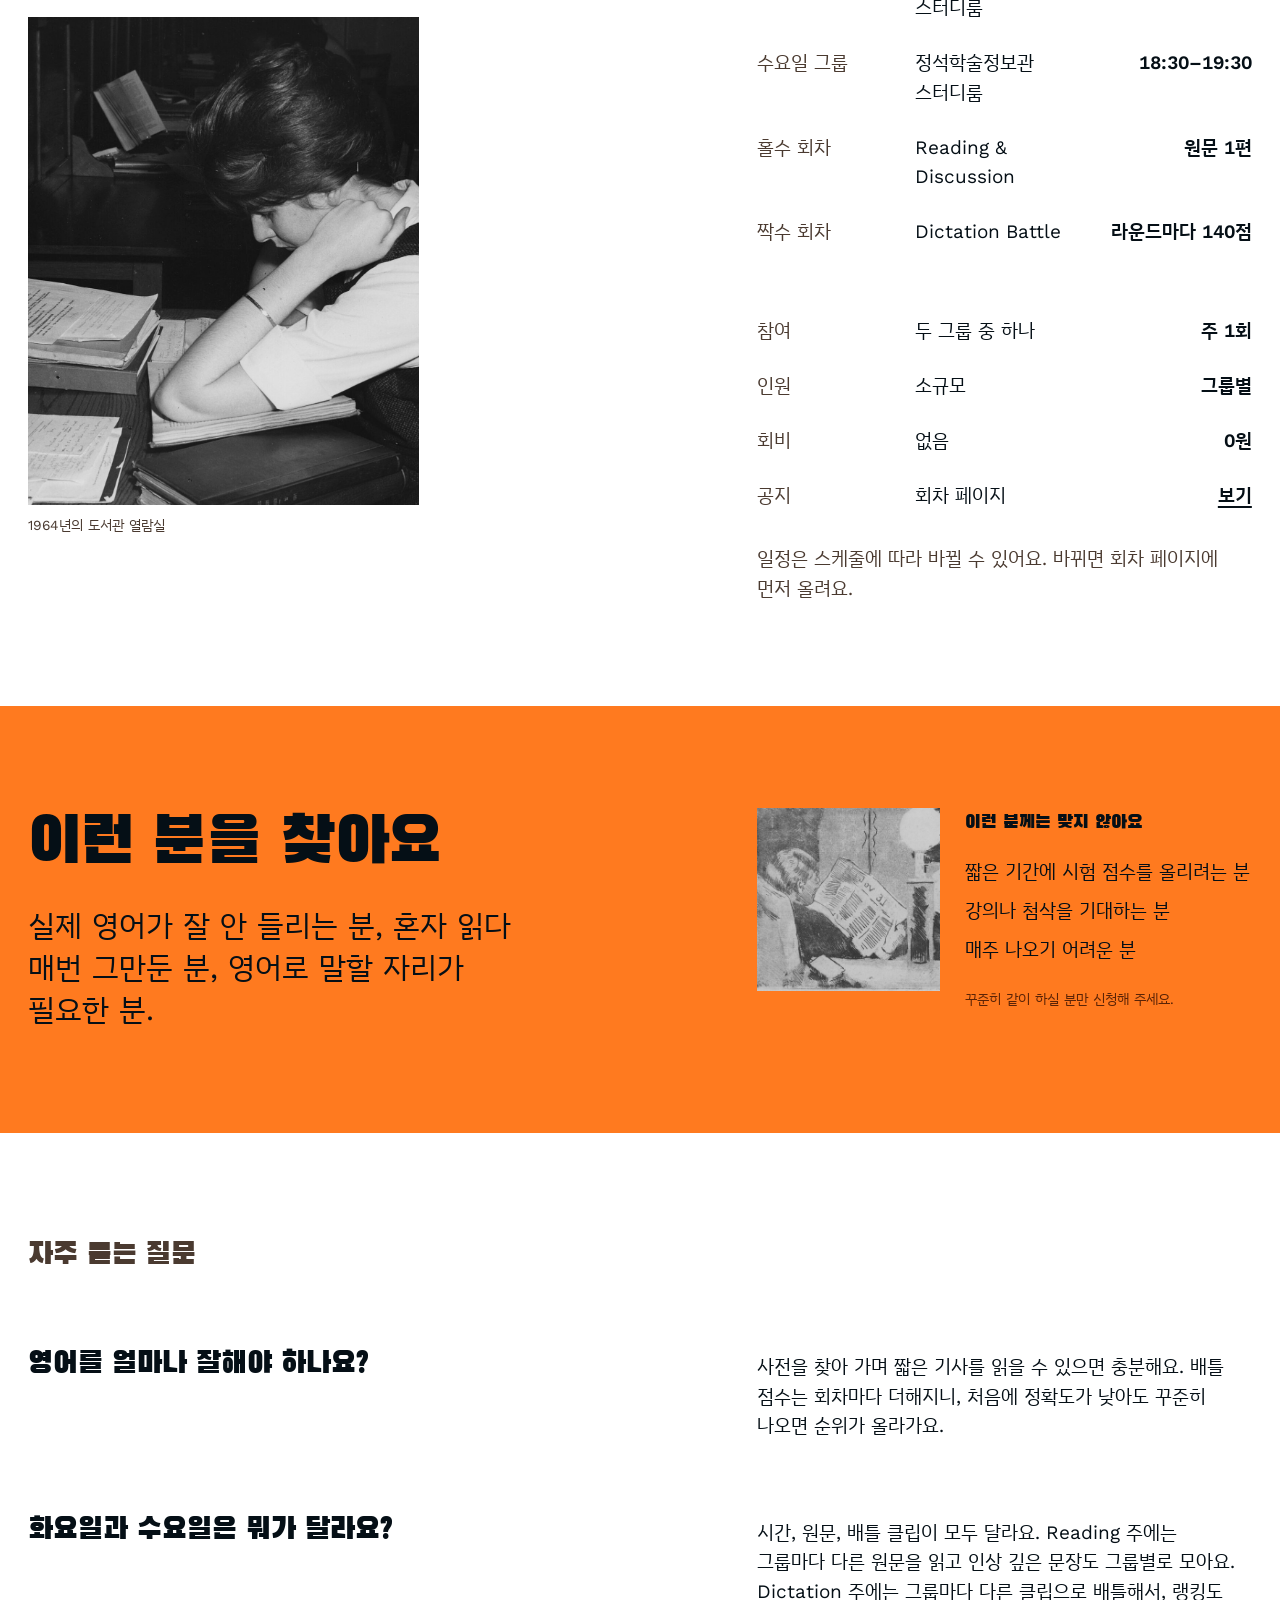
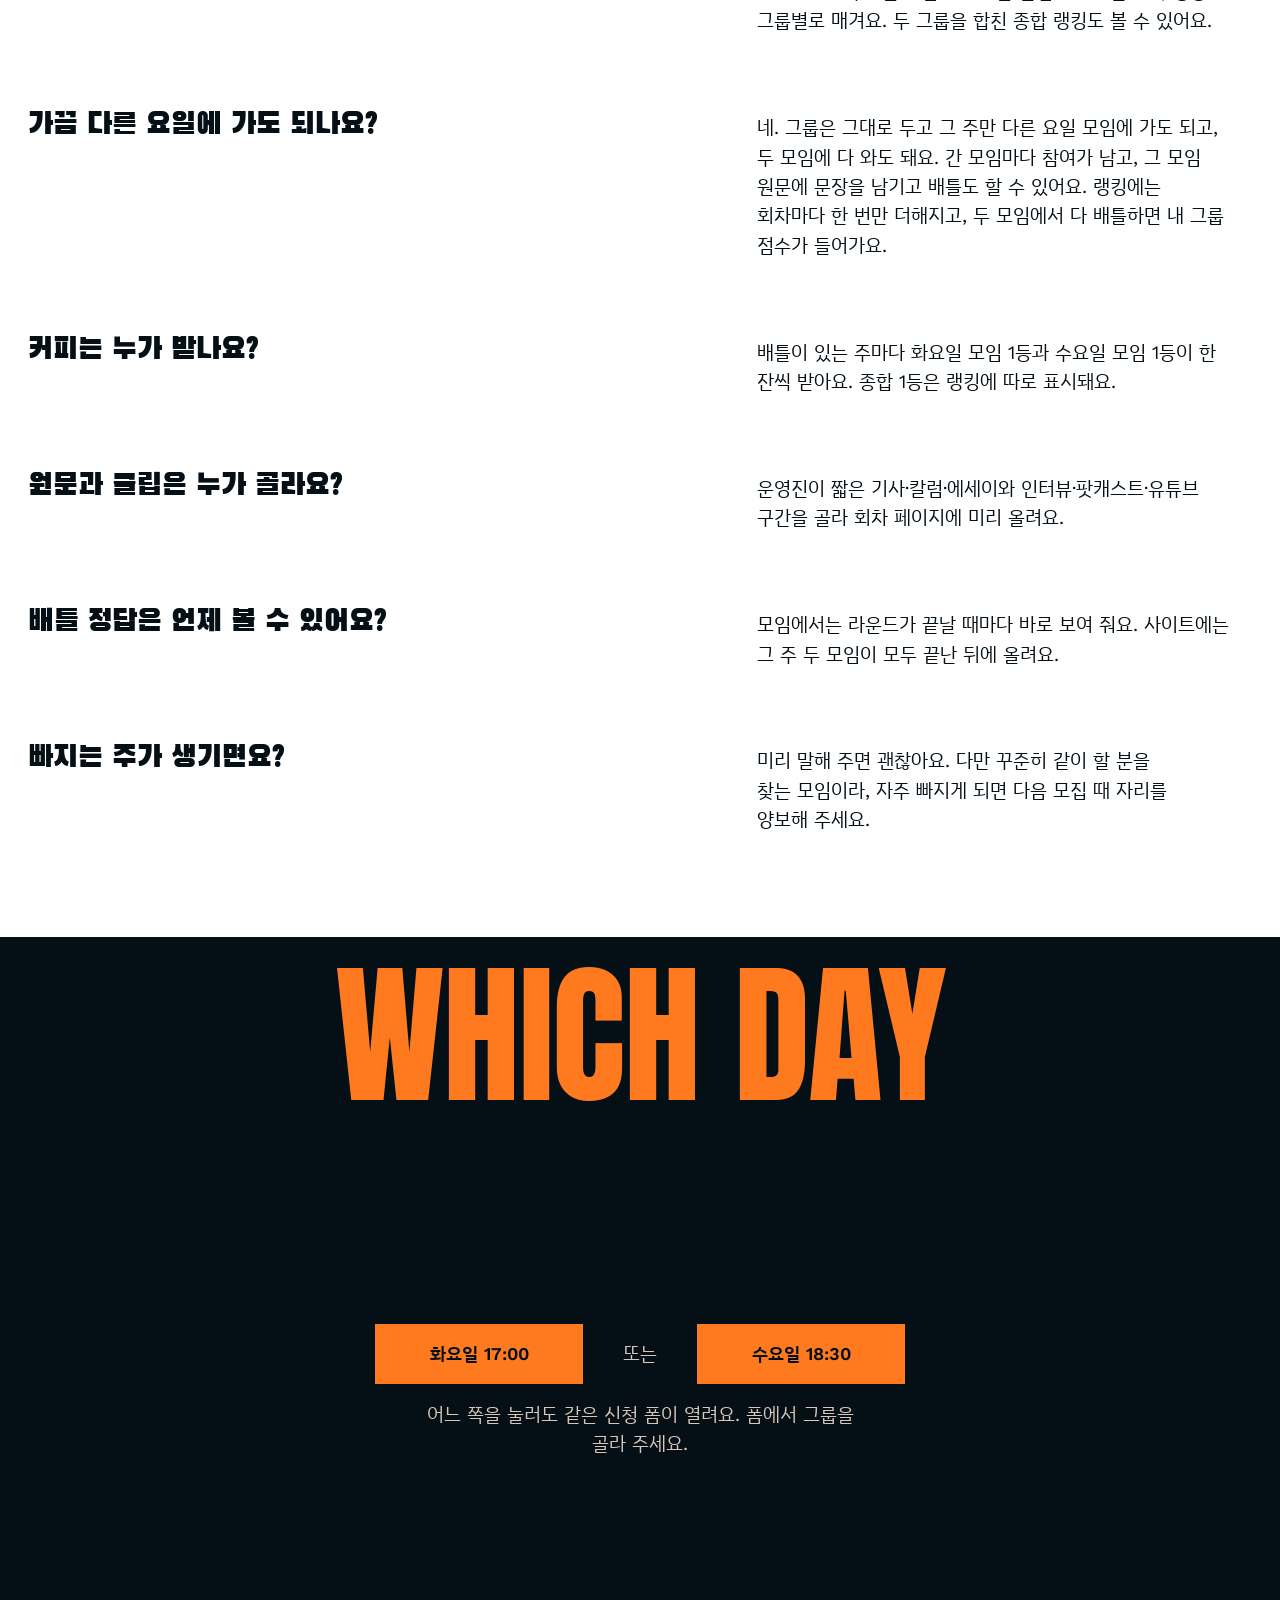
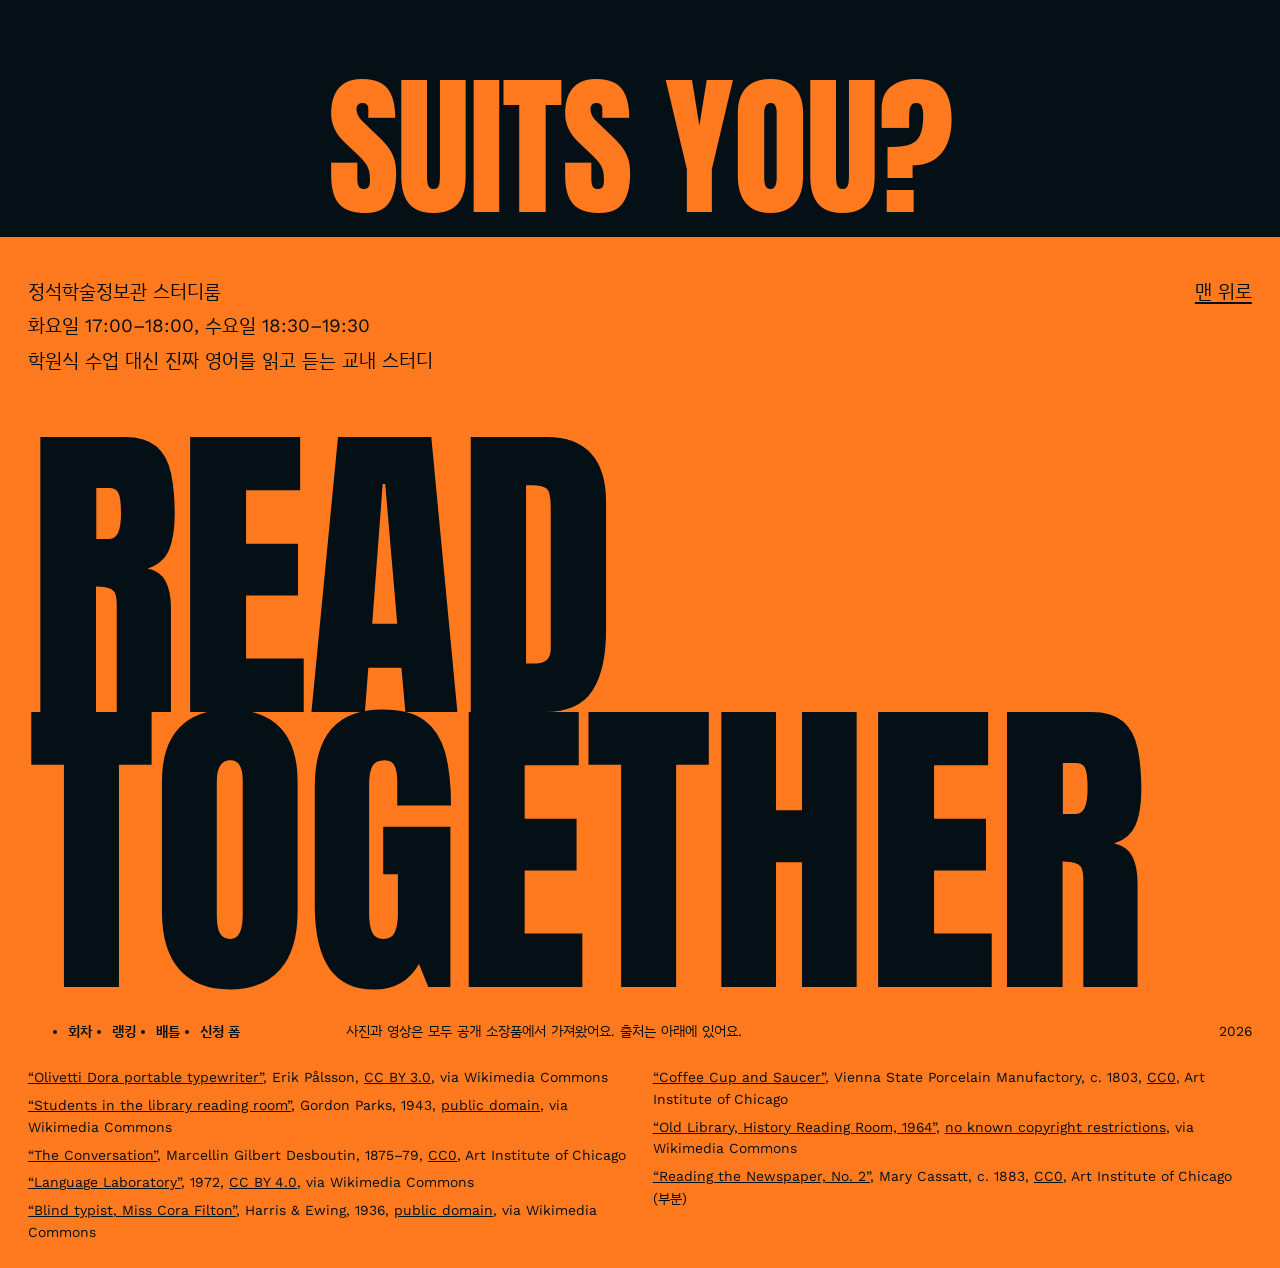
==== commit 62e4bcfb: "Let members come to the other group's meeting, or to both Members keep their Tuesday or Wednesday gr" ====
--- a/index.html
+++ b/index.html
@@ -180,8 +180,12 @@
       <p>시간, 원문, 배틀 클립이 모두 달라요. Reading 주에는 그룹마다 다른 원문을 읽고 인상 깊은 문장도 그룹별로 모아요. Dictation 주에는 그룹마다 다른 클립으로 배틀해서, 랭킹도 그룹별로 매겨요. 두 그룹을 합친 종합 랭킹도 볼 수 있어요.</p>
     </div>
     <div class="faq-row grid" data-reveal>
+      <h3>가끔 다른 요일에 가도 되나요?</h3>
+      <p>네. 그룹은 그대로 두고 그 주만 다른 요일 모임에 가도 되고, 두 모임에 다 와도 돼요. 간 모임마다 참여가 남고, 그 모임 원문에 문장을 남기고 배틀도 할 수 있어요. 랭킹에는 회차마다 한 번만 더해지고, 두 모임에서 다 배틀하면 내 그룹 점수가 들어가요.</p>
+    </div>
+    <div class="faq-row grid" data-reveal>
       <h3>커피는 누가 받나요?</h3>
-      <p>배틀이 있는 주마다 화요일 그룹 1등과 수요일 그룹 1등이 한 잔씩 받아요. 종합 1등은 랭킹에 따로 표시돼요.</p>
+      <p>배틀이 있는 주마다 화요일 모임 1등과 수요일 모임 1등이 한 잔씩 받아요. 종합 1등은 랭킹에 따로 표시돼요.</p>
     </div>
     <div class="faq-row grid" data-reveal>
       <h3>원문과 클립은 누가 골라요?</h3>
